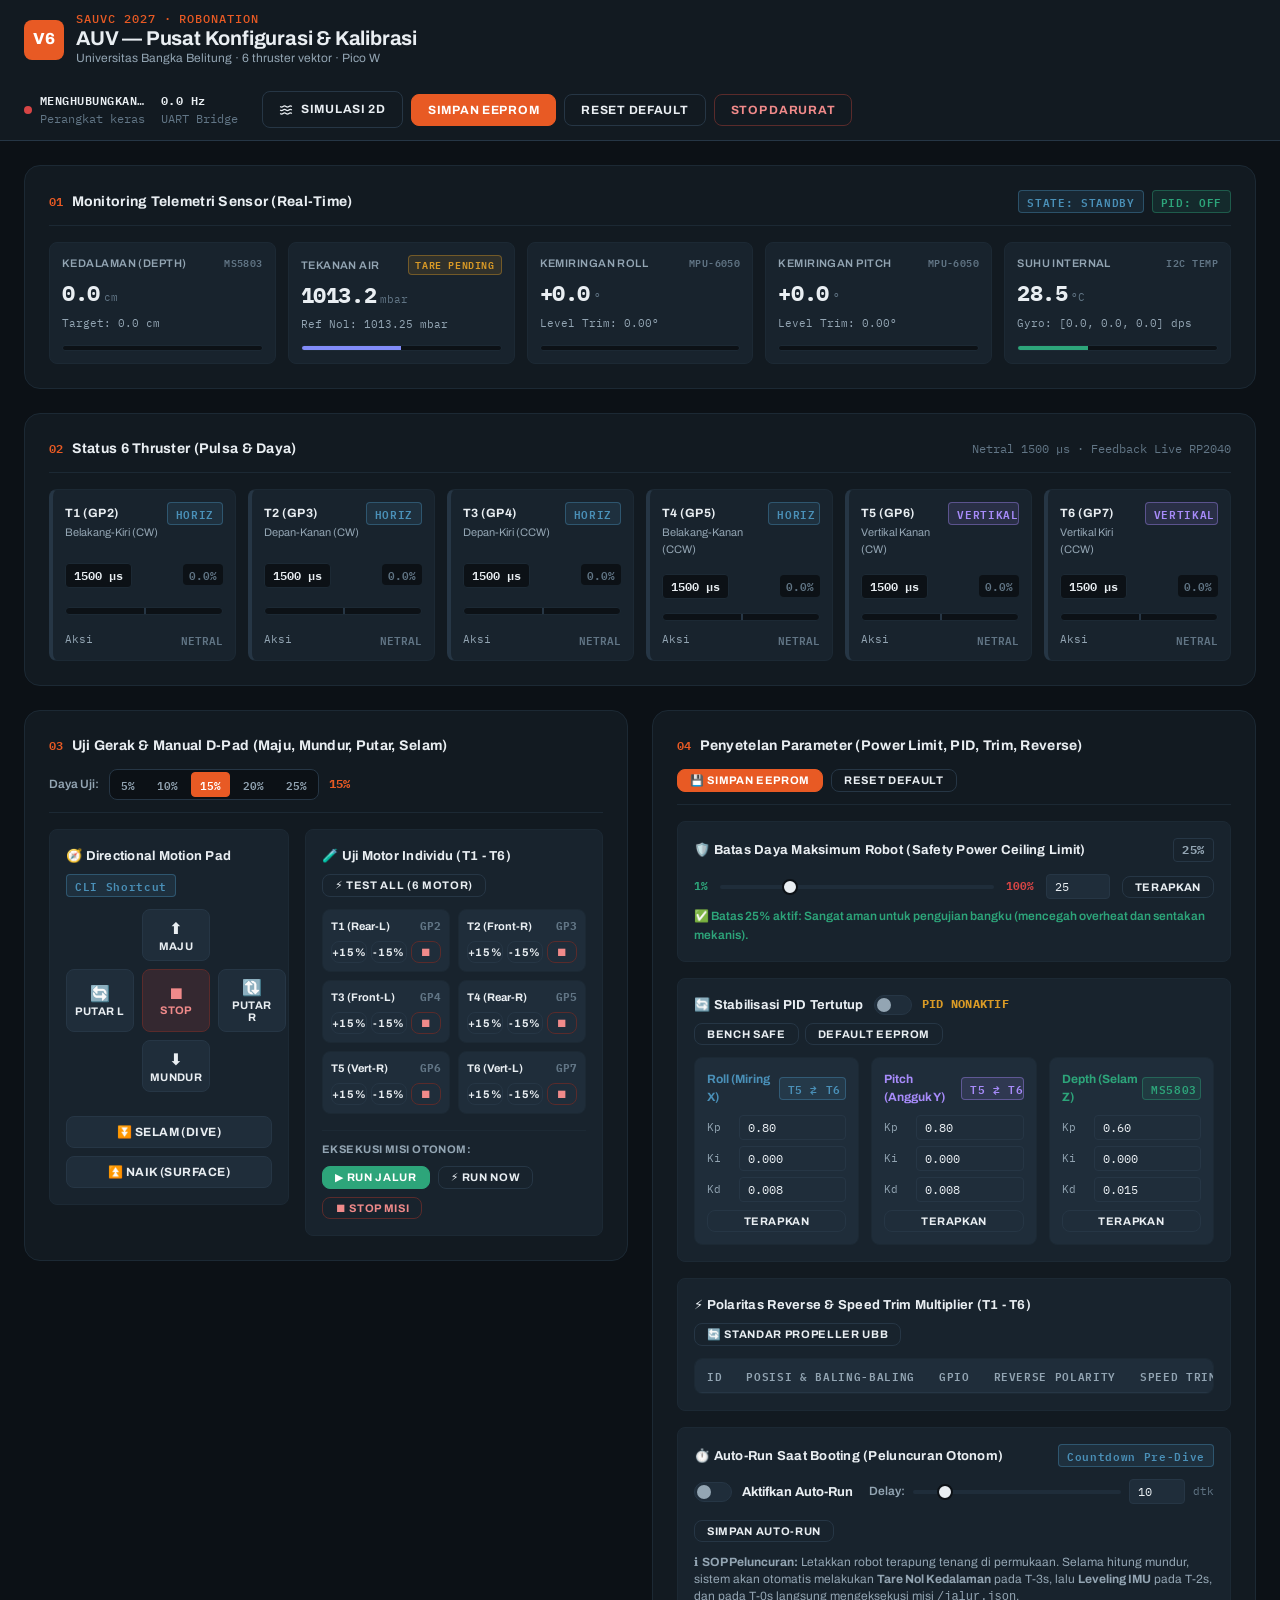
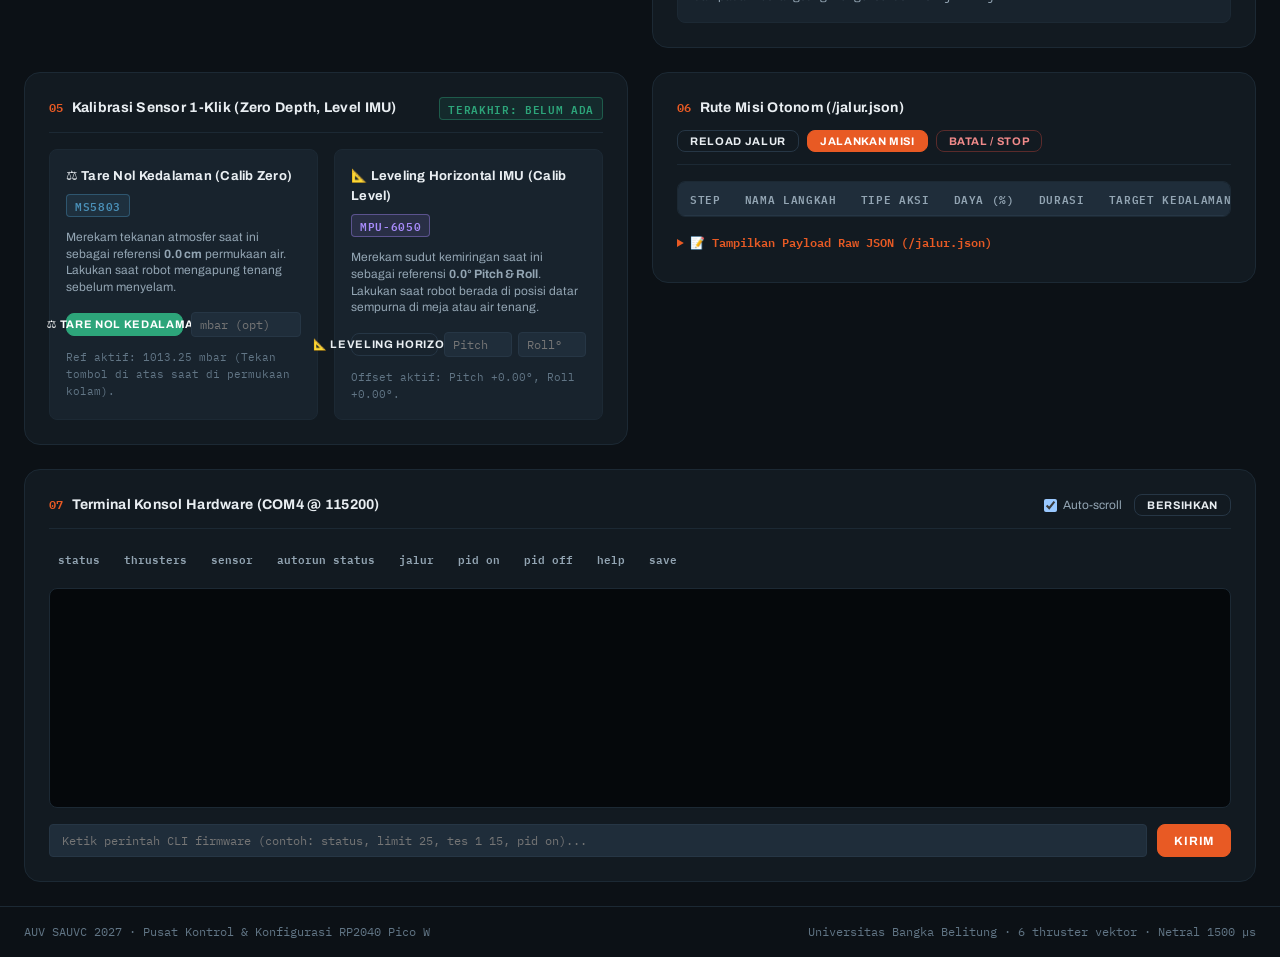
==== simulasi_auv/config.html @ d15368fb "feat: complete AUV digital twin simulator, bilingual documentation, and tools organization" ====
<!DOCTYPE html>
<html lang="id">
<head>
  <meta charset="UTF-8">
  <meta name="viewport" content="width=device-width, initial-scale=1.0">
  <meta name="description" content="Pusat Kontrol &amp; Konfigurasi Parameter AUV SAUVC 2027 — Universitas Bangka Belitung. Kalibrasi sensor, tuning PID, manajemen 6 thruster vektor, dan eksekusi misi otonom Pico W.">
  <title>AUV SAUVC 2027 — Pusat Konfigurasi &amp; Kalibrasi | UBB</title>
  <link rel="preconnect" href="https://fonts.googleapis.com">
  <link rel="preconnect" href="https://fonts.gstatic.com" crossorigin>
  <link href="https://fonts.googleapis.com/css2?family=Archivo:wght@500;600;700;800&amp;family=IBM+Plex+Mono:wght@400;500;600&amp;display=swap" rel="stylesheet">
  <style>
  /* ============================================================
     DESIGN TOKENS — Identik dengan Digital Twin Simulator
     Skala ruang : 4 8 12 16 24 32 48 64
     Skala tipe  : 11 12 14 16 18 20 24 (Archivo + IBM Plex Mono)
     Radius      : 4 / 8 / 16
     Aksen       : Oranye Bakar (#e85a24)
     ============================================================ */
  :root {
    --bg: #0c1116;
    --surface: #121a21;
    --surface-2: #18232d;
    --surface-3: #1f2d3a;
    --line: #263645;
    --line-soft: #1c2934;
    --text: #e9eef2;
    --muted: #93a5b3;
    --faint: #617585;
    --accent: #e85a24;
    --accent-ink: #ffffff;
    --accent-soft: #2a1d16;
    --success: #2da57a;
    --warning: #d99a26;
    --danger: #d64545;
    --info: #4a90b8;
    --mono: "IBM Plex Mono", ui-monospace, SFMono-Regular, Menlo, monospace;
    --sans: "Archivo", system-ui, -apple-system, "Segoe UI", sans-serif;
    --s1: 4px; --s2: 8px; --s3: 12px; --s4: 16px; --s5: 24px; --s6: 32px; --s7: 48px;
    --r-s: 4px; --r-m: 8px; --r-l: 16px;
    --ease: cubic-bezier(.2, 0, 0, 1);
  }

  *, *::before, *::after { box-sizing: border-box; margin: 0; padding: 0; min-width: 0; }
  html { color-scheme: dark; }
  body {
    background: var(--bg);
    color: var(--text);
    font-family: var(--sans);
    font-size: 14px;
    line-height: 1.55;
    min-height: 100vh;
    display: flex;
    flex-direction: column;
  }
  ::selection { background: var(--accent); color: #fff; }
  button { font-family: inherit; }
  button:focus-visible, input:focus-visible { outline: 2px solid var(--accent); outline-offset: 2px; }
  @media (prefers-reduced-motion: reduce) {
    *, *::before, *::after {
      animation-duration: .01ms !important;
      transition-duration: .01ms !important;
    }
  }

  /* ---------- TOPBAR ---------- */
  header {
    border-bottom: 1px solid var(--line);
    background: var(--surface);
    padding: var(--s3) var(--s5);
    display: flex;
    justify-content: space-between;
    align-items: center;
    gap: var(--s5);
    flex-wrap: wrap;
    position: sticky;
    top: 0;
    z-index: 100;
  }
  .brand-group { display: flex; align-items: center; gap: var(--s3); min-width: 0; }
  .logo-badge {
    background: var(--accent);
    color: var(--accent-ink);
    width: 40px;
    height: 40px;
    border-radius: var(--r-m);
    display: flex;
    align-items: center;
    justify-content: center;
    font-weight: 800;
    font-size: 16px;
    letter-spacing: -.02em;
    flex: none;
  }
  .eyebrow {
    font-family: var(--mono);
    font-size: 12px;
    font-weight: 500;
    letter-spacing: .08em;
    text-transform: uppercase;
    color: var(--accent);
    line-height: 1.2;
  }
  .title-box h1 {
    font-size: 20px;
    font-weight: 700;
    letter-spacing: -.01em;
    line-height: 1.2;
    text-wrap: balance;
  }
  .title-box p { font-size: 12px; color: var(--muted); line-height: 1.4; }
  .header-actions { display: flex; align-items: center; gap: var(--s2); flex-wrap: wrap; }
  .header-badges { display: flex; align-items: center; gap: var(--s4); }
  .status-item {
    display: flex;
    align-items: center;
    gap: var(--s2);
    font-family: var(--mono);
    font-size: 12px;
    font-weight: 600;
    letter-spacing: .04em;
    color: var(--text);
  }
  .status-item small {
    display: block;
    font-size: 12px;
    color: var(--faint);
    font-weight: 400;
    letter-spacing: 0;
  }
  .dot-pulse {
    width: 8px;
    height: 8px;
    border-radius: 50%;
    background: var(--success);
    flex: none;
    animation: pulse 2s var(--ease) infinite;
  }
  .dot-pulse.offline { background: var(--danger); animation: none; }
  @keyframes pulse { 0%, 100% { opacity: 1; } 50% { opacity: .35; } }

  /* ---------- BUTTONS ---------- */
  .btn, .btn-action, .btn-success, .btn-secondary, .btn-primary, .btn-danger {
    display: inline-flex;
    align-items: center;
    justify-content: center;
    gap: var(--s2);
    padding: var(--s2) var(--s4);
    border-radius: var(--r-m);
    font-size: 12px;
    font-weight: 700;
    letter-spacing: .06em;
    text-transform: uppercase;
    cursor: pointer;
    border: 1px solid transparent;
    transition: background-color 150ms var(--ease), border-color 150ms var(--ease), color 150ms var(--ease);
    font-family: inherit;
    white-space: nowrap;
    text-decoration: none;
  }
  .btn svg { flex: none; }
  .btn-primary, .btn-action {
    background: var(--accent);
    color: var(--accent-ink);
    border-color: var(--accent);
  }
  .btn-primary:hover, .btn-action:hover {
    background: #cf4c1c;
    border-color: #cf4c1c;
  }
  .btn-secondary {
    background: transparent;
    color: var(--text);
    border-color: var(--line);
  }
  .btn-secondary:hover {
    border-color: var(--muted);
    background: var(--surface-2);
  }
  .btn-success {
    background: var(--success);
    color: #ffffff;
    border-color: var(--success);
  }
  .btn-success:hover {
    background: #248a64;
    border-color: #248a64;
  }
  .btn-danger {
    background: transparent;
    color: #f08a8a;
    border-color: #5a2b2b;
  }
  .btn-danger:hover {
    background: #2a1616;
    border-color: var(--danger);
    color: #fff;
  }
  .btn-sm {
    padding: var(--s1) var(--s3);
    font-size: 11px;
  }

  /* ---------- LAYOUT CONTAINER ---------- */
  .container {
    width: 100%;
    max-width: 1560px;
    margin: 0 auto;
    padding: var(--s5);
    display: grid;
    grid-template-columns: repeat(2, minmax(0, 1fr));
    gap: var(--s5);
    flex: 1;
    align-items: start;
  }
  @media (max-width: 1100px) {
    .container {
      grid-template-columns: minmax(0, 1fr);
      padding: var(--s4);
    }
    .tele-grid { grid-template-columns: repeat(3, 1fr); }
    .thrusters-grid { grid-template-columns: repeat(3, 1fr); }
  }
  @media (max-width: 768px) {
    .container { padding: var(--s3); }
    .card { padding: var(--s3); }
    .tele-grid { grid-template-columns: repeat(2, 1fr); }
    .thrusters-grid { grid-template-columns: repeat(2, 1fr); }
    .motion-grid { grid-template-columns: 1fr; }
  }
  .col-span-full {
    grid-column: 1 / -1;
  }

  /* ---------- CARDS & HEADERS ---------- */
  .card {
    background: var(--surface);
    border: 1px solid var(--line-soft);
    border-radius: var(--r-l);
    padding: var(--s5);
    display: flex;
    flex-direction: column;
    gap: var(--s4);
  }
  .card-header {
    display: flex;
    justify-content: space-between;
    align-items: center;
    gap: var(--s3);
    flex-wrap: wrap;
    padding-bottom: var(--s3);
    border-bottom: 1px solid var(--line-soft);
  }
  .card-header h2 {
    font-size: 14px;
    font-weight: 700;
    letter-spacing: .02em;
    color: var(--text);
    display: flex;
    align-items: baseline;
    gap: var(--s2);
  }
  .sec-num {
    font-family: var(--mono);
    font-size: 12px;
    font-weight: 600;
    color: var(--accent);
  }
  .card-meta {
    font-family: var(--mono);
    font-size: 12px;
    color: var(--faint);
    white-space: nowrap;
  }

  /* ---------- BADGES & CHIPS ---------- */
  .card-badge {
    font-family: var(--mono);
    font-size: 11px;
    font-weight: 600;
    letter-spacing: .06em;
    padding: 2px var(--s2);
    border-radius: var(--r-s);
    border: 1px solid var(--line);
    color: var(--muted);
    background: var(--surface-2);
    display: inline-flex;
    align-items: center;
    white-space: nowrap;
  }
  .badge-green { color: var(--success); border-color: rgba(45,165,122,0.4); background: rgba(45,165,122,0.12); }
  .badge-yellow { color: var(--warning); border-color: rgba(217,154,38,0.4); background: rgba(217,154,38,0.12); }
  .badge-red { color: var(--danger); border-color: rgba(214,69,69,0.4); background: rgba(214,69,69,0.12); }
  .badge-cyan { color: var(--info); border-color: rgba(74,144,184,0.4); background: rgba(74,144,184,0.12); }
  .badge-purple { color: #a78bfa; border-color: rgba(167,139,250,0.4); background: rgba(167,139,250,0.12); }

  /* ---------- TELEMETRY GAUGES (SECTION 01) ---------- */
  .tele-grid {
    display: grid;
    grid-template-columns: repeat(5, 1fr);
    gap: var(--s3);
  }
  @media (max-width: 1100px) {
    .tele-grid { grid-template-columns: repeat(3, 1fr); }
  }
  @media (max-width: 640px) {
    .tele-grid { grid-template-columns: repeat(2, 1fr); }
  }
  .tele-stat-card {
    background: var(--surface-2);
    border: 1px solid var(--line-soft);
    border-radius: var(--r-m);
    padding: var(--s3);
    display: flex;
    flex-direction: column;
    justify-content: space-between;
    gap: var(--s1);
  }
  .tele-label {
    display: flex;
    justify-content: space-between;
    align-items: baseline;
    font-size: 11px;
    font-weight: 600;
    color: var(--muted);
    text-transform: uppercase;
    letter-spacing: .04em;
    gap: 4px;
  }
  .tele-chip {
    font-family: var(--mono);
    font-size: 10px;
    color: var(--faint);
  }
  .tele-value-box {
    display: flex;
    align-items: baseline;
    gap: var(--s1);
    margin: var(--s1) 0;
  }
  .tele-value {
    font-family: var(--mono);
    font-size: 22px;
    font-weight: 700;
    letter-spacing: -.02em;
    color: var(--text);
    line-height: 1.1;
  }
  .tele-unit {
    font-family: var(--mono);
    font-size: 11px;
    color: var(--faint);
  }
  .tele-subtext {
    font-family: var(--mono);
    font-size: 11px;
    color: var(--muted);
    white-space: nowrap;
    overflow: hidden;
    text-overflow: ellipsis;
  }
  .mini-horizon-bar {
    height: 6px;
    background: var(--bg);
    border-radius: var(--r-s);
    position: relative;
    overflow: hidden;
    margin-top: var(--s2);
    border: 1px solid var(--line-soft);
  }
  .mini-horizon-fill {
    position: absolute;
    top: 0;
    bottom: 0;
    transition: width 150ms var(--ease), left 150ms var(--ease);
  }

  /* ---------- THRUSTERS GRID (SECTION 02) ---------- */
  .thrusters-grid {
    display: grid;
    grid-template-columns: repeat(6, 1fr);
    gap: var(--s3);
  }
  @media (max-width: 1200px) {
    .thrusters-grid { grid-template-columns: repeat(3, 1fr); }
  }
  @media (max-width: 640px) {
    .thrusters-grid { grid-template-columns: repeat(2, 1fr); }
  }
  .thruster-card {
    background: var(--surface-2);
    border: 1px solid var(--line-soft);
    border-left: 4px solid var(--line);
    border-radius: var(--r-m);
    padding: var(--s3);
    transition: border-color 200ms var(--ease), background-color 200ms var(--ease);
    display: flex;
    flex-direction: column;
    justify-content: space-between;
    gap: var(--s2);
  }
  .thruster-card.active {
    border-left-color: var(--accent);
    background: var(--surface-3);
  }
  .thruster-card-header {
    display: flex;
    justify-content: space-between;
    align-items: flex-start;
    gap: 4px;
  }
  .thruster-title {
    font-size: 12px;
    font-weight: 700;
    letter-spacing: .04em;
    color: var(--text);
  }
  .thruster-subpos {
    font-size: 11px;
    color: var(--muted);
    display: block;
    margin-top: 1px;
  }
  .pulse-badge {
    font-family: var(--mono);
    font-size: 12px;
    font-weight: 600;
    padding: 2px var(--s2);
    border-radius: var(--r-s);
    background: var(--bg);
    color: var(--text);
    border: 1px solid var(--line-soft);
    display: inline-block;
  }
  .power-bar-wrap {
    height: 8px;
    background: var(--bg);
    border-radius: var(--r-s);
    position: relative;
    overflow: hidden;
    margin: 2px 0;
    border: 1px solid var(--line-soft);
  }
  .power-bar-center-line {
    position: absolute;
    left: 50%;
    top: 0;
    bottom: 0;
    width: 2px;
    background: var(--line);
    z-index: 2;
  }
  .power-bar-fill {
    position: absolute;
    top: 0;
    bottom: 0;
    transition: width 100ms linear, left 100ms linear;
  }
  .thruster-pwr-badge {
    font-family: var(--mono);
    font-size: 11px;
    font-weight: 600;
    padding: 2px 6px;
    border-radius: var(--r-s);
    background: var(--surface-3);
    color: var(--muted);
  }
  .thruster-pwr-badge.pwr-pos { color: var(--success); background: rgba(45,165,122,0.15); }
  .thruster-pwr-badge.pwr-neg { color: var(--danger); background: rgba(214,69,69,0.15); }
  .thruster-pwr-badge.pwr-zero { color: var(--faint); background: var(--bg); }
  .thruster-footer {
    display: flex;
    justify-content: space-between;
    align-items: center;
    font-size: 11px;
    font-family: var(--mono);
  }

  /* ---------- SUB-CARDS ---------- */
  .sub-card {
    background: var(--surface-2);
    border: 1px solid var(--line-soft);
    border-radius: var(--r-m);
    padding: var(--s4);
    display: flex;
    flex-direction: column;
    gap: var(--s3);
  }
  .sub-card-title {
    display: flex;
    justify-content: space-between;
    align-items: center;
    gap: var(--s2);
    font-size: 13px;
    font-weight: 700;
    letter-spacing: .02em;
    color: var(--text);
    flex-wrap: wrap;
  }

  /* ---------- PRESET PILLS ---------- */
  .preset-pill-group {
    display: inline-flex;
    gap: var(--s1);
    background: var(--bg);
    padding: 2px;
    border-radius: var(--r-m);
    border: 1px solid var(--line);
  }
  .preset-pill {
    font-family: var(--mono);
    font-size: 11px;
    font-weight: 600;
    padding: 3px var(--s2);
    border-radius: var(--r-s);
    background: transparent;
    color: var(--muted);
    cursor: pointer;
    border: 1px solid transparent;
    transition: all 150ms var(--ease);
  }
  .preset-pill:hover {
    color: var(--text);
    border-color: var(--line);
    background: var(--surface-2);
  }
  .preset-pill.active {
    background: var(--accent);
    color: var(--accent-ink);
    border-color: var(--accent);
  }

  
  .pid-tuning-grid {
    display: grid;
    grid-template-columns: repeat(3, minmax(0, 1fr));
    gap: var(--s3);
  }
  @media (max-width: 900px) {
    .pid-tuning-grid { grid-template-columns: 1fr; }
  }
  .calib-grid {
    display: grid;
    grid-template-columns: 1fr 1fr;
    gap: var(--s4);
  }
  @media (max-width: 768px) {
    .calib-grid { grid-template-columns: 1fr; }
  }

  /* ---------- D-PAD & MOTION (SECTION 03) ---------- */
  .motion-grid {
    display: grid;
    grid-template-columns: 240px 1fr;
    gap: var(--s4);
    align-items: start;
  }
  @media (max-width: 640px) {
    .motion-grid { grid-template-columns: 1fr; }
  }
  .dpad-container {
    display: grid;
    grid-template-columns: repeat(3, 1fr);
    gap: var(--s2);
    width: 220px;
    margin: 0 auto;
  }
  .btn-motion {
    background: var(--surface-3);
    border: 1px solid var(--line);
    border-radius: var(--r-m);
    color: var(--text);
    padding: var(--s2);
    font-family: var(--sans);
    font-size: 11px;
    font-weight: 700;
    letter-spacing: .04em;
    display: flex;
    flex-direction: column;
    align-items: center;
    justify-content: center;
    gap: 2px;
    cursor: pointer;
    transition: all 150ms var(--ease);
    min-height: 52px;
  }
  .btn-motion:hover {
    background: var(--surface-2);
    border-color: var(--accent);
    color: var(--accent);
  }
  .btn-motion.center-stop {
    background: rgba(214, 69, 69, 0.15);
    border-color: #5a2b2b;
    color: #f08a8a;
  }
  .btn-motion.center-stop:hover {
    background: #2a1616;
    border-color: var(--danger);
    color: #fff;
  }
  .heave-controls {
    display: flex;
    flex-direction: column;
    gap: var(--s2);
    margin-top: var(--s3);
  }
  .btn-heave {
    background: var(--surface-3);
    border: 1px solid var(--line);
    border-radius: var(--r-m);
    color: var(--text);
    padding: var(--s2) var(--s3);
    font-family: var(--sans);
    font-size: 12px;
    font-weight: 700;
    letter-spacing: .04em;
    cursor: pointer;
    display: flex;
    align-items: center;
    justify-content: center;
    gap: var(--s2);
    transition: all 150ms var(--ease);
  }
  .btn-heave:hover {
    background: var(--surface-2);
    border-color: var(--accent);
    color: var(--accent);
  }

  /* Micro test rows */
  .motor-test-grid {
    display: grid;
    grid-template-columns: repeat(2, 1fr);
    gap: var(--s2);
  }
  @media (max-width: 500px) {
    .motor-test-grid { grid-template-columns: 1fr; }
  }
  .motor-test-item {
    background: var(--surface-3);
    padding: var(--s2);
    border-radius: var(--r-m);
    border: 1px solid var(--line-soft);
    display: flex;
    flex-direction: column;
    gap: 6px;
  }
  .motor-test-item-title {
    font-size: 11px;
    font-weight: 700;
    color: var(--text);
    display: flex;
    justify-content: space-between;
  }

  /* ---------- FORM CONTROLS & SWITCHES ---------- */
  .switch {
    position: relative;
    display: inline-block;
    width: 38px;
    height: 20px;
    flex: none;
  }
  .switch input { opacity: 0; width: 0; height: 0; }
  .slider-toggle {
    position: absolute;
    cursor: pointer;
    top: 0; left: 0; right: 0; bottom: 0;
    background-color: var(--surface-3);
    border: 1px solid var(--line);
    transition: .2s var(--ease);
    border-radius: 20px;
  }
  .slider-toggle:before {
    position: absolute;
    content: "";
    height: 14px;
    width: 14px;
    left: 2px;
    bottom: 2px;
    background-color: var(--muted);
    transition: .2s var(--ease);
    border-radius: 50%;
  }
  input:checked + .slider-toggle {
    background-color: var(--accent);
    border-color: var(--accent);
  }
  input:checked + .slider-toggle:before {
    transform: translateX(18px);
    background-color: var(--accent-ink);
  }

  input[type=range] {
    width: 100%;
    height: 4px;
    border-radius: var(--r-s);
    background: var(--surface-3);
    outline-offset: 4px;
    -webkit-appearance: none;
    appearance: none;
    cursor: pointer;
  }
  input[type=range]::-webkit-slider-thumb {
    -webkit-appearance: none;
    width: 16px;
    height: 16px;
    border-radius: 50%;
    background: var(--text);
    border: 2px solid var(--bg);
    cursor: pointer;
  }
  input[type=range]::-moz-range-thumb {
    width: 16px;
    height: 16px;
    border-radius: 50%;
    background: var(--text);
    border: 2px solid var(--bg);
    cursor: pointer;
  }

  .input-number, .input-text {
    background: var(--surface-3);
    border: 1px solid var(--line);
    color: var(--text);
    font-family: var(--mono);
    font-size: 12px;
    padding: var(--s1) var(--s2);
    border-radius: var(--r-s);
    outline: none;
    transition: border-color 150ms var(--ease);
  }
  .input-number:focus, .input-text:focus {
    border-color: var(--accent);
    outline: none;
  }
  .input-row {
    display: flex;
    align-items: center;
    gap: var(--s2);
  }

  /* ---------- TABLES ---------- */
  .table-wrap {
    overflow-x: auto;
    width: 100%;
    max-width: 100%;
    border-radius: var(--r-m);
    border: 1px solid var(--line-soft);
    -webkit-overflow-scrolling: touch;
  }
  .data-table {
    width: 100%;
    border-collapse: separate;
    border-spacing: 0;
    font-size: 12px;
  }
  .data-table th {
    background: var(--surface-3);
    color: var(--muted);
    font-family: var(--mono);
    font-size: 11px;
    font-weight: 600;
    letter-spacing: .06em;
    text-transform: uppercase;
    text-align: left;
    padding: var(--s2) var(--s3);
    border-bottom: 1px solid var(--line);
    white-space: nowrap;
  }
  .data-table td {
    padding: var(--s2) var(--s3);
    border-bottom: 1px solid var(--line-soft);
    color: var(--text);
    vertical-align: middle;
  }
  .data-table tr:last-child td { border-bottom: none; }
  .data-table tr:hover td { background: rgba(255, 255, 255, 0.02); }
  .data-table tr.active-step td {
    background: rgba(232, 90, 36, 0.12);
    border-bottom-color: var(--accent);
  }

  /* ---------- TERMINAL (SECTION 07) ---------- */
  .terminal-box {
    background: #05080b;
    border: 1px solid var(--line-soft);
    border-radius: var(--r-m);
    height: 220px;
    overflow-y: auto;
    padding: var(--s3);
    font-family: var(--mono);
    font-size: 12px;
    line-height: 1.6;
    color: var(--muted);
    display: flex;
    flex-direction: column;
    gap: 2px;
    scrollbar-width: thin;
    scrollbar-color: var(--line) transparent;
  }
  .terminal-box::-webkit-scrollbar { width: 4px; }
  .terminal-box::-webkit-scrollbar-thumb { background: var(--line); border-radius: var(--r-s); }
  .term-line { word-break: break-all; }
  .term-line.cmd { color: var(--accent); font-weight: 600; }
  .term-line.resp-ok { color: var(--success); }
  .term-line.resp-warn { color: var(--warning); }
  .term-line.resp-err { color: var(--danger); font-weight: 600; }
  .term-line.resp-status { color: var(--info); }
  .term-line.resp-dim { color: var(--faint); }

  /* ---------- TOAST NOTIFICATIONS ---------- */
  #toastContainer {
    position: fixed;
    top: 72px;
    right: var(--s5);
    z-index: 9999;
    display: flex;
    flex-direction: column;
    gap: var(--s2);
    pointer-events: none;
  }
  .toast {
    pointer-events: auto;
    background: var(--surface-2);
    border: 1px solid var(--line);
    color: var(--text);
    padding: var(--s3) var(--s4);
    border-radius: var(--r-m);
    font-size: 13px;
    font-family: var(--sans);
    box-shadow: 0 8px 24px rgba(0,0,0,0.5);
    display: flex;
    align-items: center;
    gap: var(--s3);
    transition: opacity 300ms var(--ease), transform 300ms var(--ease);
    max-width: 420px;
  }
  .toast.success { border-left: 4px solid var(--success); }
  .toast.error { border-left: 4px solid var(--danger); }
  .toast.warning { border-left: 4px solid var(--warning); }
  .toast.info { border-left: 4px solid var(--info); }

  /* ---------- FOOTER ---------- */
  footer {
    border-top: 1px solid var(--line-soft);
    padding: var(--s4) var(--s5);
    font-family: var(--mono);
    font-size: 12px;
    color: var(--faint);
    display: flex;
    justify-content: space-between;
    gap: var(--s4);
    flex-wrap: wrap;
    margin-top: auto;
  }

  @media (max-width: 640px) {
    .container { padding: var(--s4); }
    .card { padding: var(--s4); }
    header { padding: var(--s3) var(--s4); }
  }
  </style>
</head>
<body>

  <!-- TOAST CONTAINER -->
  <div id="toastContainer"></div>

  <!-- HEADER -->
  <header>
    <div class="brand-group">
      <div class="logo-badge" aria-hidden="true">V6</div>
      <div class="title-box">
        <div class="eyebrow">SAUVC 2027 · RoboNation</div>
        <h1>AUV — Pusat Konfigurasi &amp; Kalibrasi</h1>
        <p>Universitas Bangka Belitung · 6 thruster vektor · Pico W</p>
      </div>
    </div>
    <div style="display:flex;align-items:center;gap:24px;flex-wrap:wrap">
      <div class="header-badges">
        <div class="status-item"><span id="hwDot" class="dot-pulse offline"></span><span><span id="hwStatusText">MENGHUBUNGKAN…</span><small>Perangkat keras</small></span></div>
        <div class="status-item"><span><span id="hzBadge">0.0 Hz</span><small>UART Bridge</small></span></div>
      </div>
      <div class="header-actions">
        <a href="index.html" class="btn btn-secondary" style="text-decoration:none"><svg width="14" height="14" viewBox="0 0 24 24" fill="none" stroke="currentColor" stroke-width="2"><path d="M2 6c.6.5 1.2 1 2.5 1C7 7 7 5 9.5 5c2.6 0 2.4 2 5 2 2.5 0 2.5-2 5-2 1.3 0 1.9.5 2.5 1M2 12c.6.5 1.2 1 2.5 1 2.5 0 2.5-2 5-2 2.6 0 2.4 2 5 2 2.5 0 2.5-2 5-2 1.3 0 1.9.5 2.5 1M2 18c.6.5 1.2 1 2.5 1 2.5 0 2.5-2 5-2 2.6 0 2.4 2 5 2 2.5 0 2.5-2 5-2 1.3 0 1.9.5 2.5 1"/></svg> Simulasi 2D</a>
        <button class="btn btn-primary" onclick="commitSaveEEPROM()" title="Simpan konfigurasi ke Flash EEPROM RP2040">Simpan EEPROM</button>
        <button class="btn btn-secondary" onclick="resetFactoryDefaults()" title="Reset parameter RAM ke nilai default pabrik">Reset Default</button>
        <button class="btn btn-danger" onclick="triggerManeuver('stop')" title="Stop darurat — netralkan semua motor ke 1500 µs">Stop Darurat</button>
      </div>
    </div>
  </header>

  <!-- DASHBOARD CONTAINER -->
  <div class="container">

    <!-- ============================================================
         SEKSI 01 · MONITORING TELEMETRI SENSOR (REAL-TIME)
         ============================================================ -->
    <section class="card col-span-full" aria-label="Monitoring Telemetri">
      <div class="card-header">
        <h2><span class="sec-num">01</span> Monitoring Telemetri Sensor (Real-Time)</h2>
        <div style="display:flex;gap:8px;align-items:center">
          <span class="card-badge badge-cyan" id="fsmBadge">STATE: STANDBY</span>
          <span class="card-badge badge-green" id="pidHeaderBadge">PID: OFF</span>
        </div>
      </div>

      <div class="tele-grid">
        <!-- KEDALAMAN -->
        <div class="tele-stat-card">
          <div class="tele-label">
            <span>Kedalaman (Depth)</span>
            <span class="tele-chip">MS5803</span>
          </div>
          <div class="tele-value-box">
            <span class="tele-value" id="valDepth">0.0</span>
            <span class="tele-unit">cm</span>
          </div>
          <div class="tele-subtext" id="targetDepthText">Target: 0.0 cm</div>
          <div class="mini-horizon-bar">
            <div class="mini-horizon-fill" id="depthGaugeFill" style="left: 0; width: 0%; background: var(--info);"></div>
          </div>
        </div>

        <!-- TEKANAN AIR -->
        <div class="tele-stat-card">
          <div class="tele-label">
            <span>Tekanan Air</span>
            <span id="calibZeroPill" class="card-badge badge-yellow" style="font-size:10px; padding:1px 6px;">TARE PENDING</span>
          </div>
          <div class="tele-value-box">
            <span class="tele-value" id="valPressure">1013.2</span>
            <span class="tele-unit">mbar</span>
          </div>
          <div class="tele-subtext" id="zeroRefText">Ref Nol: 1013.25 mbar</div>
          <div class="mini-horizon-bar">
            <div class="mini-horizon-fill" id="pressureGaugeFill" style="left: 0; width: 50%; background: #818cf8;"></div>
          </div>
        </div>

        <!-- ROLL (KEMIRINGAN LATERAL) -->
        <div class="tele-stat-card">
          <div class="tele-label">
            <span>Kemiringan Roll</span>
            <span class="tele-chip">MPU-6050</span>
          </div>
          <div class="tele-value-box">
            <span class="tele-value" id="valRoll">+0.0</span>
            <span class="tele-unit">°</span>
          </div>
          <div class="tele-subtext" id="rollOffText">Level Trim: 0.00°</div>
          <div class="mini-horizon-bar">
            <div class="mini-horizon-fill" id="rollHorizonFill" style="left: 50%; width: 0%;"></div>
          </div>
        </div>

        <!-- PITCH (KEMIRINGAN HALUAN) -->
        <div class="tele-stat-card">
          <div class="tele-label">
            <span>Kemiringan Pitch</span>
            <span class="tele-chip">MPU-6050</span>
          </div>
          <div class="tele-value-box">
            <span class="tele-value" id="valPitch">+0.0</span>
            <span class="tele-unit">°</span>
          </div>
          <div class="tele-subtext" id="pitchOffText">Level Trim: 0.00°</div>
          <div class="mini-horizon-bar">
            <div class="mini-horizon-fill" id="pitchHorizonFill" style="left: 50%; width: 0%;"></div>
          </div>
        </div>

        <!-- SUHU & GYRO -->
        <div class="tele-stat-card">
          <div class="tele-label">
            <span>Suhu Internal</span>
            <span class="tele-chip">I2C Temp</span>
          </div>
          <div class="tele-value-box">
            <span class="tele-value" id="valTemp">28.5</span>
            <span class="tele-unit">°C</span>
          </div>
          <div class="tele-subtext" id="gyroText">Gyro: [0.0, 0.0, 0.0] dps</div>
          <div class="mini-horizon-bar">
            <div class="mini-horizon-fill" style="left: 0; width: 35%; background: var(--success);"></div>
          </div>
        </div>
      </div>
    </section>

    <!-- ============================================================
         SEKSI 02 · STATUS 6 THRUSTER (PULSA & DAYA)
         ============================================================ -->
    <section class="card col-span-full" aria-label="Status 6 Thruster">
      <div class="card-header">
        <h2><span class="sec-num">02</span> Status 6 Thruster (Pulsa &amp; Daya)</h2>
        <span class="card-meta">Netral 1500 µs · Feedback Live RP2040</span>
      </div>

      <div class="thrusters-grid">
        <!-- T1 -->
        <div class="thruster-card" id="tcard1">
          <div class="thruster-card-header">
            <div>
              <span class="thruster-title">T1 (GP2)</span>
              <span class="thruster-subpos">Belakang-Kiri (CW)</span>
            </div>
            <span class="card-badge badge-cyan" id="trole1">HORIZ</span>
          </div>
          <div style="display:flex;justify-content:space-between;align-items:baseline;margin:var(--s2) 0 var(--s1)">
            <span class="pulse-badge" id="tpulse1">1500 µs</span>
            <span class="thruster-pwr-badge pwr-zero" id="tpwr1">0.0%</span>
          </div>
          <div class="power-bar-wrap">
            <div class="power-bar-center-line"></div>
            <div class="power-bar-fill" id="tfill1" style="left: 50%; width: 0%;"></div>
          </div>
          <div class="thruster-footer">
            <span style="color:var(--muted)">Aksi</span>
            <span id="tdir1" style="color:var(--faint);font-weight:600">NETRAL</span>
          </div>
        </div>

        <!-- T2 -->
        <div class="thruster-card" id="tcard2">
          <div class="thruster-card-header">
            <div>
              <span class="thruster-title">T2 (GP3)</span>
              <span class="thruster-subpos">Depan-Kanan (CW)</span>
            </div>
            <span class="card-badge badge-cyan" id="trole2">HORIZ</span>
          </div>
          <div style="display:flex;justify-content:space-between;align-items:baseline;margin:var(--s2) 0 var(--s1)">
            <span class="pulse-badge" id="tpulse2">1500 µs</span>
            <span class="thruster-pwr-badge pwr-zero" id="tpwr2">0.0%</span>
          </div>
          <div class="power-bar-wrap">
            <div class="power-bar-center-line"></div>
            <div class="power-bar-fill" id="tfill2" style="left: 50%; width: 0%;"></div>
          </div>
          <div class="thruster-footer">
            <span style="color:var(--muted)">Aksi</span>
            <span id="tdir2" style="color:var(--faint);font-weight:600">NETRAL</span>
          </div>
        </div>

        <!-- T3 -->
        <div class="thruster-card" id="tcard3">
          <div class="thruster-card-header">
            <div>
              <span class="thruster-title">T3 (GP4)</span>
              <span class="thruster-subpos">Depan-Kiri (CCW)</span>
            </div>
            <span class="card-badge badge-cyan" id="trole3">HORIZ</span>
          </div>
          <div style="display:flex;justify-content:space-between;align-items:baseline;margin:var(--s2) 0 var(--s1)">
            <span class="pulse-badge" id="tpulse3">1500 µs</span>
            <span class="thruster-pwr-badge pwr-zero" id="tpwr3">0.0%</span>
          </div>
          <div class="power-bar-wrap">
            <div class="power-bar-center-line"></div>
            <div class="power-bar-fill" id="tfill3" style="left: 50%; width: 0%;"></div>
          </div>
          <div class="thruster-footer">
            <span style="color:var(--muted)">Aksi</span>
            <span id="tdir3" style="color:var(--faint);font-weight:600">NETRAL</span>
          </div>
        </div>

        <!-- T4 -->
        <div class="thruster-card" id="tcard4">
          <div class="thruster-card-header">
            <div>
              <span class="thruster-title">T4 (GP5)</span>
              <span class="thruster-subpos">Belakang-Kanan (CCW)</span>
            </div>
            <span class="card-badge badge-cyan" id="trole4">HORIZ</span>
          </div>
          <div style="display:flex;justify-content:space-between;align-items:baseline;margin:var(--s2) 0 var(--s1)">
            <span class="pulse-badge" id="tpulse4">1500 µs</span>
            <span class="thruster-pwr-badge pwr-zero" id="tpwr4">0.0%</span>
          </div>
          <div class="power-bar-wrap">
            <div class="power-bar-center-line"></div>
            <div class="power-bar-fill" id="tfill4" style="left: 50%; width: 0%;"></div>
          </div>
          <div class="thruster-footer">
            <span style="color:var(--muted)">Aksi</span>
            <span id="tdir4" style="color:var(--faint);font-weight:600">NETRAL</span>
          </div>
        </div>

        <!-- T5 -->
        <div class="thruster-card" id="tcard5">
          <div class="thruster-card-header">
            <div>
              <span class="thruster-title">T5 (GP6)</span>
              <span class="thruster-subpos">Vertikal Kanan (CW)</span>
            </div>
            <span class="card-badge badge-purple" id="trole5">VERTIKAL</span>
          </div>
          <div style="display:flex;justify-content:space-between;align-items:baseline;margin:var(--s2) 0 var(--s1)">
            <span class="pulse-badge" id="tpulse5">1500 µs</span>
            <span class="thruster-pwr-badge pwr-zero" id="tpwr5">0.0%</span>
          </div>
          <div class="power-bar-wrap">
            <div class="power-bar-center-line"></div>
            <div class="power-bar-fill" id="tfill5" style="left: 50%; width: 0%;"></div>
          </div>
          <div class="thruster-footer">
            <span style="color:var(--muted)">Aksi</span>
            <span id="tdir5" style="color:var(--faint);font-weight:600">NETRAL</span>
          </div>
        </div>

        <!-- T6 -->
        <div class="thruster-card" id="tcard6">
          <div class="thruster-card-header">
            <div>
              <span class="thruster-title">T6 (GP7)</span>
              <span class="thruster-subpos">Vertikal Kiri (CCW)</span>
            </div>
            <span class="card-badge badge-purple" id="trole6">VERTIKAL</span>
          </div>
          <div style="display:flex;justify-content:space-between;align-items:baseline;margin:var(--s2) 0 var(--s1)">
            <span class="pulse-badge" id="tpulse6">1500 µs</span>
            <span class="thruster-pwr-badge pwr-zero" id="tpwr6">0.0%</span>
          </div>
          <div class="power-bar-wrap">
            <div class="power-bar-center-line"></div>
            <div class="power-bar-fill" id="tfill6" style="left: 50%; width: 0%;"></div>
          </div>
          <div class="thruster-footer">
            <span style="color:var(--muted)">Aksi</span>
            <span id="tdir6" style="color:var(--faint);font-weight:600">NETRAL</span>
          </div>
        </div>
      </div>
    </section>

    <!-- ============================================================
         SEKSI 03 · UJI GERAK & MANUAL D-PAD
         ============================================================ -->
    <section class="card" aria-label="Uji Gerak dan Manual D-Pad">
      <div class="card-header">
        <h2><span class="sec-num">03</span> Uji Gerak &amp; Manual D-Pad (Maju, Mundur, Putar, Selam)</h2>
        <div style="display:flex;align-items:center;gap:10px">
          <span style="font-size:12px;color:var(--muted);font-weight:600">Daya Uji:</span>
          <div class="preset-pill-group">
            <div class="preset-pill" onclick="setTestPower(5)">5%</div>
            <div class="preset-pill" onclick="setTestPower(10)">10%</div>
            <div class="preset-pill active" id="pillPwr15" onclick="setTestPower(15)">15%</div>
            <div class="preset-pill" onclick="setTestPower(20)">20%</div>
            <div class="preset-pill" onclick="setTestPower(25)">25%</div>
          </div>
          <span style="font-family:var(--mono);font-size:12px;font-weight:700;color:var(--accent)" id="lblTestPwr">15%</span>
        </div>
      </div>

      <div class="motion-grid">
        <!-- DIRECTIONAL D-PAD & HEAVE -->
        <div class="sub-card">
          <div class="sub-card-title">
            <span>🧭 Directional Motion Pad</span>
            <span class="card-badge badge-cyan">CLI Shortcut</span>
          </div>

          <div class="dpad-container">
            <div></div>
            <button class="btn-motion" onclick="triggerManeuver('forward')" title="Maju: T1..T4 Forward (+15%)">
              <span style="font-size:16px">⬆️</span>
              <span>MAJU</span>
            </button>
            <div></div>

            <button class="btn-motion" onclick="triggerManeuver('turn_left')" title="Putar Kiri: Yaw CCW">
              <span style="font-size:16px">🔄</span>
              <span>PUTAR L</span>
            </button>
            <button class="btn-motion center-stop" onclick="triggerManeuver('stop')" title="Stop Darurat: Netralkan Semua">
              <span style="font-size:16px">⏹</span>
              <span>STOP</span>
            </button>
            <button class="btn-motion" onclick="triggerManeuver('turn_right')" title="Putar Kanan: Yaw CW">
              <span style="font-size:16px">🔃</span>
              <span>PUTAR R</span>
            </button>

            <div></div>
            <button class="btn-motion" onclick="triggerManeuver('backward')" title="Mundur: T1..T4 Reverse (-15%)">
              <span style="font-size:16px">⬇️</span>
              <span>MUNDUR</span>
            </button>
            <div></div>
          </div>

          <div class="heave-controls">
            <button class="btn-heave" onclick="triggerManeuver('dive')" title="Selam: T5 &amp; T6 Downward (+15%)">
              <span>⏬ SELAM (DIVE)</span>
            </button>
            <button class="btn-heave" onclick="triggerManeuver('surface')" title="Naik: T5 &amp; T6 Upward (-15%)">
              <span>⏫ NAIK (SURFACE)</span>
            </button>
          </div>
        </div>

        <!-- INDIVIDUAL MOTOR TESTS & MISSION ACTIONS -->
        <div class="sub-card">
          <div class="sub-card-title">
            <span>🧪 Uji Motor Individu (T1 - T6)</span>
            <button class="btn-secondary btn-sm" onclick="triggerTestMotor(0, getActiveTestPower())">
              ⚡ TEST ALL (6 MOTOR)
            </button>
          </div>

          <div class="motor-test-grid">
            <!-- T1 -->
            <div class="motor-test-item">
              <div class="motor-test-item-title"><span>T1 (Rear-L)</span><span style="font-family:var(--mono);color:var(--faint)">GP2</span></div>
              <div style="display:flex;gap:4px">
                <button class="btn-secondary btn-sm" style="flex:1;padding:4px 0" onclick="triggerTestMotor(1, getActiveTestPower())">+15%</button>
                <button class="btn-secondary btn-sm" style="flex:1;padding:4px 0" onclick="triggerTestMotor(1, -getActiveTestPower())">-15%</button>
                <button class="btn-danger btn-sm" style="padding:4px 8px" onclick="triggerTestMotor(1, 0)">⏹</button>
              </div>
            </div>
            <!-- T2 -->
            <div class="motor-test-item">
              <div class="motor-test-item-title"><span>T2 (Front-R)</span><span style="font-family:var(--mono);color:var(--faint)">GP3</span></div>
              <div style="display:flex;gap:4px">
                <button class="btn-secondary btn-sm" style="flex:1;padding:4px 0" onclick="triggerTestMotor(2, getActiveTestPower())">+15%</button>
                <button class="btn-secondary btn-sm" style="flex:1;padding:4px 0" onclick="triggerTestMotor(2, -getActiveTestPower())">-15%</button>
                <button class="btn-danger btn-sm" style="padding:4px 8px" onclick="triggerTestMotor(2, 0)">⏹</button>
              </div>
            </div>
            <!-- T3 -->
            <div class="motor-test-item">
              <div class="motor-test-item-title"><span>T3 (Front-L)</span><span style="font-family:var(--mono);color:var(--faint)">GP4</span></div>
              <div style="display:flex;gap:4px">
                <button class="btn-secondary btn-sm" style="flex:1;padding:4px 0" onclick="triggerTestMotor(3, getActiveTestPower())">+15%</button>
                <button class="btn-secondary btn-sm" style="flex:1;padding:4px 0" onclick="triggerTestMotor(3, -getActiveTestPower())">-15%</button>
                <button class="btn-danger btn-sm" style="padding:4px 8px" onclick="triggerTestMotor(3, 0)">⏹</button>
              </div>
            </div>
            <!-- T4 -->
            <div class="motor-test-item">
              <div class="motor-test-item-title"><span>T4 (Rear-R)</span><span style="font-family:var(--mono);color:var(--faint)">GP5</span></div>
              <div style="display:flex;gap:4px">
                <button class="btn-secondary btn-sm" style="flex:1;padding:4px 0" onclick="triggerTestMotor(4, getActiveTestPower())">+15%</button>
                <button class="btn-secondary btn-sm" style="flex:1;padding:4px 0" onclick="triggerTestMotor(4, -getActiveTestPower())">-15%</button>
                <button class="btn-danger btn-sm" style="padding:4px 8px" onclick="triggerTestMotor(4, 0)">⏹</button>
              </div>
            </div>
            <!-- T5 -->
            <div class="motor-test-item">
              <div class="motor-test-item-title"><span>T5 (Vert-R)</span><span style="font-family:var(--mono);color:var(--faint)">GP6</span></div>
              <div style="display:flex;gap:4px">
                <button class="btn-secondary btn-sm" style="flex:1;padding:4px 0" onclick="triggerTestMotor(5, getActiveTestPower())">+15%</button>
                <button class="btn-secondary btn-sm" style="flex:1;padding:4px 0" onclick="triggerTestMotor(5, -getActiveTestPower())">-15%</button>
                <button class="btn-danger btn-sm" style="padding:4px 8px" onclick="triggerTestMotor(5, 0)">⏹</button>
              </div>
            </div>
            <!-- T6 -->
            <div class="motor-test-item">
              <div class="motor-test-item-title"><span>T6 (Vert-L)</span><span style="font-family:var(--mono);color:var(--faint)">GP7</span></div>
              <div style="display:flex;gap:4px">
                <button class="btn-secondary btn-sm" style="flex:1;padding:4px 0" onclick="triggerTestMotor(6, getActiveTestPower())">+15%</button>
                <button class="btn-secondary btn-sm" style="flex:1;padding:4px 0" onclick="triggerTestMotor(6, -getActiveTestPower())">-15%</button>
                <button class="btn-danger btn-sm" style="padding:4px 8px" onclick="triggerTestMotor(6, 0)">⏹</button>
              </div>
            </div>
          </div>

          <!-- AUTONOMOUS MISSION TRIGGERS -->
          <div style="margin-top:4px;padding-top:10px;border-top:1px solid var(--line-soft)">
            <span style="font-size:11px;font-weight:700;color:var(--muted);text-transform:uppercase;letter-spacing:.04em;display:block;margin-bottom:8px">
              Eksekusi Misi Otonom:
            </span>
            <div style="display:flex;gap:8px;flex-wrap:wrap">
              <button class="btn-success btn-sm" onclick="triggerMission('run')" title="Mulai countdown 10s &amp; tare otomatis">
                ▶ RUN JALUR
              </button>
              <button class="btn-secondary btn-sm" onclick="triggerMission('run_now')" title="Arming &amp; langsung jalankan tanpa countdown">
                ⚡ RUN NOW
              </button>
              <button class="btn-danger btn-sm" onclick="triggerMission('stop')" title="Stop dan batalkan misi">
                ⏹ STOP MISI
              </button>
            </div>
          </div>
        </div>
      </div>
    </section>

    <!-- ============================================================
         SEKSI 04 · PENYETELAN PARAMETER (TUNING)
         ============================================================ -->
    <section class="card" aria-label="Penyetelan Parameter">
      <div class="card-header">
        <h2><span class="sec-num">04</span> Penyetelan Parameter (Power Limit, PID, Trim, Reverse)</h2>
        <div style="display:flex;gap:8px">
          <button class="btn-primary btn-sm" onclick="commitSaveEEPROM()" title="Commit seluruh parameter &amp; offset ke Flash EEPROM RP2040">💾 Simpan EEPROM</button>
          <button class="btn-secondary btn-sm" onclick="resetFactoryDefaults()" title="Kembalikan setting RAM ke default pabrik firmware">Reset Default</button>
        </div>
      </div>

      <!-- 1. SAFETY POWER LIMIT -->
      <div class="sub-card">
        <div class="sub-card-title">
          <span>🛡️ Batas Daya Maksimum Robot (Safety Power Ceiling Limit)</span>
          <span class="card-badge" id="limitBadge" style="font-size:12px;font-weight:700">25%</span>
        </div>
        <div style="display:flex;flex-direction:column;gap:8px">
          <div style="display:flex;align-items:center;gap:12px">
            <span style="font-family:var(--mono);font-size:11px;font-weight:700;color:var(--success)">1%</span>
            <input type="range" id="powerLimitSlider" min="1" max="100" value="25" oninput="onPowerLimitInput(this.value)" style="flex:1">
            <span style="font-family:var(--mono);font-size:11px;font-weight:700;color:var(--danger)">100%</span>
            <input type="number" id="powerLimitNum" min="1" max="100" value="25" class="input-number" style="width:64px" oninput="onPowerLimitInput(this.value)">
            <button class="btn-secondary btn-sm" onclick="applyPowerLimit()">Terapkan</button>
          </div>
          <div id="powerLimitWarning" style="font-size:12px;font-weight:600;color:var(--success)">
            ✅ Batas 25% aktif: Sangat aman untuk pengujian bangku (mencegah overheat dan sentakan mekanis).
          </div>
        </div>
      </div>

      <!-- 2. CLOSED-LOOP PID STABILIZATION -->
      <div class="sub-card">
        <div class="sub-card-title">
          <div style="display:flex;align-items:center;gap:10px">
            <span>🔄 Stabilisasi PID Tertutup</span>
            <label class="switch">
              <input type="checkbox" id="pidMasterToggle" onchange="togglePidMaster(this.checked)">
              <span class="slider-toggle"></span>
            </label>
            <span id="pidMasterStatus" style="font-family:var(--mono);font-size:12px;font-weight:700;color:var(--warning)">PID NONAKTIF</span>
          </div>
          <div style="display:flex;gap:6px">
            <button class="btn-secondary btn-sm" onclick="loadPidPreset('bench')">Bench Safe</button>
            <button class="btn-secondary btn-sm" onclick="loadPidPreset('default')">Default EEPROM</button>
          </div>
        </div>

        <!-- 3 PID GAIN BOXES: ROLL, PITCH, DEPTH -->
        <div class="pid-tuning-grid">
          <!-- ROLL PID -->
          <div style="background:var(--surface-3);padding:var(--s3);border-radius:var(--r-m);border:1px solid var(--line-soft)">
            <div style="display:flex;justify-content:space-between;align-items:center;margin-bottom:8px">
              <span style="font-weight:700;font-size:12px;color:var(--info)">Roll (Miring X)</span>
              <span class="card-badge badge-cyan">T5 ⇄ T6</span>
            </div>
            <div style="display:flex;flex-direction:column;gap:6px">
              <div class="input-row"><span style="width:24px;font-family:var(--mono);font-size:11px;color:var(--muted)">Kp</span><input type="number" id="rollKp" step="0.01" class="input-number" style="flex:1" value="0.80"></div>
              <div class="input-row"><span style="width:24px;font-family:var(--mono);font-size:11px;color:var(--muted)">Ki</span><input type="number" id="rollKi" step="0.001" class="input-number" style="flex:1" value="0.000"></div>
              <div class="input-row"><span style="width:24px;font-family:var(--mono);font-size:11px;color:var(--muted)">Kd</span><input type="number" id="rollKd" step="0.001" class="input-number" style="flex:1" value="0.008"></div>
              <button class="btn-secondary btn-sm" style="margin-top:2px;justify-content:center" onclick="applyPidAxis('roll')">Terapkan</button>
            </div>
          </div>

          <!-- PITCH PID -->
          <div style="background:var(--surface-3);padding:var(--s3);border-radius:var(--r-m);border:1px solid var(--line-soft)">
            <div style="display:flex;justify-content:space-between;align-items:center;margin-bottom:8px">
              <span style="font-weight:700;font-size:12px;color:#a78bfa">Pitch (Angguk Y)</span>
              <span class="card-badge badge-purple">T5 ⇄ T6</span>
            </div>
            <div style="display:flex;flex-direction:column;gap:6px">
              <div class="input-row"><span style="width:24px;font-family:var(--mono);font-size:11px;color:var(--muted)">Kp</span><input type="number" id="pitchKp" step="0.01" class="input-number" style="flex:1" value="0.80"></div>
              <div class="input-row"><span style="width:24px;font-family:var(--mono);font-size:11px;color:var(--muted)">Ki</span><input type="number" id="pitchKi" step="0.001" class="input-number" style="flex:1" value="0.000"></div>
              <div class="input-row"><span style="width:24px;font-family:var(--mono);font-size:11px;color:var(--muted)">Kd</span><input type="number" id="pitchKd" step="0.001" class="input-number" style="flex:1" value="0.008"></div>
              <button class="btn-secondary btn-sm" style="margin-top:2px;justify-content:center" onclick="applyPidAxis('pitch')">Terapkan</button>
            </div>
          </div>

          <!-- DEPTH PID -->
          <div style="background:var(--surface-3);padding:var(--s3);border-radius:var(--r-m);border:1px solid var(--line-soft)">
            <div style="display:flex;justify-content:space-between;align-items:center;margin-bottom:8px">
              <span style="font-weight:700;font-size:12px;color:var(--success)">Depth (Selam Z)</span>
              <span class="card-badge badge-green">MS5803</span>
            </div>
            <div style="display:flex;flex-direction:column;gap:6px">
              <div class="input-row"><span style="width:24px;font-family:var(--mono);font-size:11px;color:var(--muted)">Kp</span><input type="number" id="depthKp" step="0.01" class="input-number" style="flex:1" value="0.60"></div>
              <div class="input-row"><span style="width:24px;font-family:var(--mono);font-size:11px;color:var(--muted)">Ki</span><input type="number" id="depthKi" step="0.001" class="input-number" style="flex:1" value="0.000"></div>
              <div class="input-row"><span style="width:24px;font-family:var(--mono);font-size:11px;color:var(--muted)">Kd</span><input type="number" id="depthKd" step="0.001" class="input-number" style="flex:1" value="0.015"></div>
              <button class="btn-secondary btn-sm" style="margin-top:2px;justify-content:center" onclick="applyPidAxis('depth')">Terapkan</button>
            </div>
          </div>
        </div>
      </div>

      <!-- 3. MOTOR REVERSE & SPEED TRIM MULTIPLIER TABLE -->
      <div class="sub-card">
        <div class="sub-card-title">
          <span>⚡ Polaritas Reverse &amp; Speed Trim Multiplier (T1 - T6)</span>
          <button class="btn-secondary btn-sm" onclick="applyHandednessPreset()">
            🔄 Standar Propeller UBB
          </button>
        </div>

        <div class="table-wrap">
          <table class="data-table">
            <thead>
              <tr>
                <th>ID</th>
                <th>Posisi &amp; Baling-baling</th>
                <th>GPIO</th>
                <th>Reverse Polarity</th>
                <th>Speed Trim Multiplier</th>
                <th>Aksi</th>
              </tr>
            </thead>
            <tbody id="thrusterConfigBody">
              <!-- Rendered via JS -->
            </tbody>
          </table>
        </div>
      </div>

      <!-- 4. AUTO-RUN ON BOOT CONFIG -->
      <div class="sub-card">
        <div class="sub-card-title">
          <span>⏱️ Auto-Run Saat Booting (Peluncuran Otonom)</span>
          <span class="card-badge badge-cyan">Countdown Pre-Dive</span>
        </div>

        <div style="display:flex;gap:16px;align-items:center;flex-wrap:wrap">
          <div style="display:flex;align-items:center;gap:10px">
            <label class="switch">
              <input type="checkbox" id="autorunToggle">
              <span class="slider-toggle"></span>
            </label>
            <span id="autorunToggleLabel" style="font-size:13px;font-weight:700;color:var(--text)">Aktifkan Auto-Run</span>
          </div>

          <div style="display:flex;align-items:center;gap:8px;flex:1;min-width:240px">
            <span style="font-size:12px;color:var(--muted);font-weight:600">Delay:</span>
            <input type="range" id="autorunDelaySlider" min="3" max="60" value="10" oninput="document.getElementById('autorunDelayNum').value = this.value" style="flex:1">
            <input type="number" id="autorunDelayNum" min="3" max="60" value="10" class="input-number" style="width:56px" oninput="document.getElementById('autorunDelaySlider').value = this.value">
            <span style="font-family:var(--mono);font-size:11px;color:var(--faint)">dtk</span>
          </div>

          <button class="btn-secondary btn-sm" onclick="applyAutoRunConfig()">Simpan Auto-Run</button>
        </div>

        <div style="font-size:12px;color:var(--muted);line-height:1.4">
          ℹ️ <b>SOP Peluncuran:</b> Letakkan robot terapung tenang di permukaan. Selama hitung mundur, sistem akan otomatis melakukan <b>Tare Nol Kedalaman</b> pada T-3s, lalu <b>Leveling IMU</b> pada T-2s, dan pada T-0s langsung mengeksekusi misi <code>/jalur.json</code>.
        </div>
      </div>
    </section>

    <!-- ============================================================
         SEKSI 05 · KALIBRASI SENSOR 1-KLIK
         ============================================================ -->
    <section class="card" aria-label="Kalibrasi Sensor">
      <div class="card-header">
        <h2><span class="sec-num">05</span> Kalibrasi Sensor 1-Klik (Zero Depth, Level IMU)</h2>
        <span class="card-badge badge-green" id="calibLastTimeBadge">TERAKHIR: BELUM ADA</span>
      </div>

      <div class="calib-grid">
        <!-- CALIB ZERO (DEPTH) -->
        <div class="sub-card">
          <div class="sub-card-title">
            <span>⚖️ Tare Nol Kedalaman (Calib Zero)</span>
            <span class="card-badge badge-cyan">MS5803</span>
          </div>
          <p style="font-size:12px;color:var(--muted);line-height:1.4">
            Merekam tekanan atmosfer saat ini sebagai referensi <b>0.0 cm</b> permukaan air. Lakukan saat robot mengapung tenang sebelum menyelam.
          </p>

          <div style="display:flex;gap:8px;align-items:center;margin-top:4px">
            <button class="btn-success btn-sm" style="flex:1" onclick="triggerCalib('zero')">
              ⚖️ TARE NOL KEDALAMAN
            </button>
            <input type="number" id="manualZeroPres" placeholder="mbar (opt)" class="input-number" style="width:110px" step="0.1">
          </div>
          <div style="font-family:var(--mono);font-size:11px;color:var(--faint)" id="calibZeroFeedback">
            Ref aktif: 1013.25 mbar (Tekan tombol di atas saat di permukaan kolam).
          </div>
        </div>

        <!-- CALIB LEVEL (IMU) -->
        <div class="sub-card">
          <div class="sub-card-title">
            <span>📐 Leveling Horizontal IMU (Calib Level)</span>
            <span class="card-badge badge-purple">MPU-6050</span>
          </div>
          <p style="font-size:12px;color:var(--muted);line-height:1.4">
            Merekam sudut kemiringan saat ini sebagai referensi <b>0.0° Pitch &amp; Roll</b>. Lakukan saat robot berada di posisi datar sempurna di meja atau air tenang.
          </p>

          <div style="display:flex;gap:6px;align-items:center;margin-top:4px">
            <button class="btn-secondary btn-sm" style="flex:1" onclick="triggerCalib('level')">
              📐 LEVELING HORIZONTAL
            </button>
            <input type="number" id="manualPitchOff" placeholder="Pitch°" class="input-number" style="width:68px" step="0.1">
            <input type="number" id="manualRollOff" placeholder="Roll°" class="input-number" style="width:68px" step="0.1">
          </div>
          <div style="font-family:var(--mono);font-size:11px;color:var(--faint)" id="calibLevelFeedback">
            Offset aktif: Pitch +0.00°, Roll +0.00°.
          </div>
        </div>
      </div>
    </section>

    <!-- ============================================================
         SEKSI 06 · RUTE MISI OTONOM (/jalur.json)
         ============================================================ -->
    <section class="card" aria-label="Rute Misi Otonom">
      <div class="card-header">
        <h2><span class="sec-num">06</span> Rute Misi Otonom (/jalur.json)</h2>
        <div style="display:flex;gap:8px">
          <button class="btn-secondary btn-sm" onclick="reloadJalurServer()">Reload Jalur</button>
          <button class="btn-primary btn-sm" onclick="triggerMission('run')">Jalankan Misi</button>
          <button class="btn-danger btn-sm" onclick="triggerMission('stop')">Batal / Stop</button>
        </div>
      </div>

      <div class="table-wrap">
        <table class="data-table" id="missionTable">
          <thead>
            <tr>
              <th style="width:44px">Step</th>
              <th>Nama Langkah</th>
              <th>Tipe Aksi</th>
              <th>Daya (%)</th>
              <th>Durasi</th>
              <th>Target Kedalaman</th>
              <th>Status Eksekusi</th>
            </tr>
          </thead>
          <tbody id="missionTableBody">
            <!-- Rendered via JS -->
          </tbody>
        </table>
      </div>

      <!-- COLLAPSIBLE JSON VIEWER -->
      <details style="font-size:12px;color:var(--muted)">
        <summary style="cursor:pointer;font-family:var(--mono);font-weight:600;color:var(--accent);margin-bottom:6px">
          📝 Tampilkan Payload Raw JSON (/jalur.json)
        </summary>
        <pre id="rawJsonBox" style="background:#05080b;border:1px solid var(--line-soft);border-radius:var(--r-m);padding:var(--s3);font-family:var(--mono);font-size:11px;overflow-x:auto;color:var(--muted);max-height:180px"></pre>
      </details>
    </section>

    <!-- ============================================================
         SEKSI 07 · TERMINAL KONSOL HARDWARE
         ============================================================ -->
    <section class="card col-span-full" aria-label="Terminal Konsol Hardware">
      <div class="card-header">
        <h2><span class="sec-num">07</span> Terminal Konsol Hardware (COM4 @ 115200)</h2>
        <div style="display:flex;gap:12px;align-items:center">
          <label style="font-size:12px;color:var(--muted);display:flex;align-items:center;gap:6px;cursor:pointer">
            <input type="checkbox" id="autoScrollCheck" checked> Auto-scroll
          </label>
          <button class="btn-secondary btn-sm" onclick="clearTerminalLogs()">Bersihkan</button>
        </div>
      </div>

      <!-- QUICK COMMAND PILLS -->
      <div style="display:flex;gap:6px;flex-wrap:wrap">
        <button class="preset-pill" onclick="sendCliCommand('status')">status</button>
        <button class="preset-pill" onclick="sendCliCommand('thrusters')">thrusters</button>
        <button class="preset-pill" onclick="sendCliCommand('sensor')">sensor</button>
        <button class="preset-pill" onclick="sendCliCommand('autorun status')">autorun status</button>
        <button class="preset-pill" onclick="sendCliCommand('jalur')">jalur</button>
        <button class="preset-pill" onclick="sendCliCommand('pid on')">pid on</button>
        <button class="preset-pill" onclick="sendCliCommand('pid off')">pid off</button>
        <button class="preset-pill" onclick="sendCliCommand('help')">help</button>
        <button class="preset-pill" onclick="sendCliCommand('save')">save</button>
      </div>

      <!-- TERMINAL OUTPUT BOX -->
      <div class="terminal-box" id="terminalOutput">
        <!-- Log lines streamed via JS -->
      </div>

      <!-- INPUT COMMAND BAR -->
      <div style="display:flex;gap:10px">
        <input type="text" id="cliInput" class="input-text" style="flex:1;font-family:var(--mono);padding:var(--s2) var(--s3)" 
               placeholder="Ketik perintah CLI firmware (contoh: status, limit 25, tes 1 15, pid on)..." 
               onkeydown="handleCliKeyDown(event)"
               aria-label="Perintah CLI firmware">
        <button class="btn-primary" onclick="submitCliInput()">Kirim</button>
      </div>
    </section>

  </div>

  <!-- FOOTER -->
  <footer>
    <span>AUV SAUVC 2027 · Pusat Kontrol &amp; Konfigurasi RP2040 Pico W</span>
    <span>Universitas Bangka Belitung · 6 thruster vektor · Netral 1500 µs</span>
  </footer>

  <!-- ============================================================
       JAVASCRIPT DASHBOARD CONTROLLER
       ============================================================ -->
  <script>
    // State caches
    let globalConfig = null;
    let globalSensors = null;
    let globalMission = null;
    let activeTestPower = 15;
    let knownLogCount = 0;
    let cliHistory = [];
    let cliHistoryIndex = -1;

    // Toast helper
    function showToast(message, type = "info") {
      const container = document.getElementById("toastContainer");
      if (!container) return;
      const toast = document.createElement("div");
      toast.className = `toast ${type}`;
      const icon = type === "success" ? "✅" : (type === "error" ? "❌" : (type === "warning" ? "⚠️" : "ℹ️"));
      toast.innerHTML = `<span style="font-size: 14px;">${icon}</span><span>${message}</span>`;
      container.appendChild(toast);
      setTimeout(() => {
        toast.style.opacity = "0";
        toast.style.transform = "translateX(100%)";
        setTimeout(() => toast.remove(), 350);
      }, 3500);
    }

    // Power selector for tests
    function setTestPower(pwr) {
      activeTestPower = pwr;
      document.querySelectorAll(".preset-pill-group .preset-pill").forEach(p => {
        p.classList.toggle("active", p.innerText.trim() === `${pwr}%`);
      });
      const lbl = document.getElementById("lblTestPwr");
      if (lbl) lbl.innerText = `${pwr}%`;
    }

    function getActiveTestPower() {
      return activeTestPower;
    }

    // Power Limit Slider UX
    function onPowerLimitInput(val) {
      const v = Math.max(1, Math.min(100, parseInt(val) || 25));
      const s = document.getElementById("powerLimitSlider");
      const n = document.getElementById("powerLimitNum");
      const badge = document.getElementById("limitBadge");
      const warn = document.getElementById("powerLimitWarning");

      if (s) s.value = v;
      if (n) n.value = v;
      if (badge) {
        badge.innerText = `${v}%`;
        if (v <= 25) {
          badge.className = "card-badge badge-green";
          if (warn) {
            warn.style.color = "var(--success)";
            warn.innerHTML = "✅ Batas 25% aktif: Sangat aman untuk pengujian bangku (mencegah overheat dan sentakan mekanis).";
          }
        } else if (v <= 50) {
          badge.className = "card-badge badge-yellow";
          if (warn) {
            warn.style.color = "var(--warning)";
            warn.innerHTML = "⚠️ PERINGATAN: Batas daya dinaikkan (" + v + "%). Hanya gunakan jika thruster terpasang kokoh atau saat uji di air.";
          }
        } else {
          badge.className = "card-badge badge-red";
          if (warn) {
            warn.style.color = "var(--danger)";
            warn.innerHTML = "🚨 BAHAYA TINGGI: Daya di atas 50% (" + v + "%). Risiko kerusakan motor/mount jika dijalankan di udara!";
          }
        }
      }
    }

    async function applyPowerLimit() {
      const val = parseInt(document.getElementById("powerLimitNum").value) || 25;
      try {
        const resp = await fetch("/api/param_update", {
          method: "POST",
          headers: { "Content-Type": "application/json" },
          body: JSON.stringify({ type: "limit", value: val })
        });
        const data = await resp.json();
        showToast(`Batas daya berhasil diset ke ${val}%.`, "success");
      } catch (e) {
        showToast(`Gagal mengatur limit: ${e}`, "error");
      }
    }

    // Maneuver Shortcut Handler
    async function triggerManeuver(action) {
      try {
        const pwr = getActiveTestPower();
        const resp = await fetch("/api/maneuver", {
          method: "POST",
          headers: { "Content-Type": "application/json" },
          body: JSON.stringify({ action: action, power: pwr })
        });
        const data = await resp.json();
        if (action === "stop") {
          showToast("🛑 EMERGENCY STOP TERKIRIM: Semua thruster dinetralkan (1500us)!", "warning");
        } else {
          showToast(`Manuver '${action.toUpperCase()}' (${pwr}%) terkirim!`, "info");
        }
      } catch (e) {
        showToast(`Gagal mengirim manuver: ${e}`, "error");
      }
    }

    // Individual Thruster Test Handler
    async function triggerTestMotor(motorId, powerPercent) {
      try {
        const resp = await fetch("/api/test_motor", {
          method: "POST",
          headers: { "Content-Type": "application/json" },
          body: JSON.stringify({ id: motorId, power: powerPercent })
        });
        const data = await resp.json();
        if (motorId === 0) {
          showToast(`Menguji SEMUA 6 Motor pada ${powerPercent}% selama 2.0 detik.`, "info");
        } else {
          showToast(`Uji Motor T${motorId} (${powerPercent}%) selama 2.0s.`, "info");
        }
      } catch (e) {
        showToast(`Gagal mengirim uji motor: ${e}`, "error");
      }
    }

    // Autonomous Mission Trigger
    async function triggerMission(action) {
      try {
        const resp = await fetch("/api/mission_action", {
          method: "POST",
          headers: { "Content-Type": "application/json" },
          body: JSON.stringify({ action: action })
        });
        const data = await resp.json();
        if (action === "run") {
          showToast("Misi dimulai dengan countdown 10 detik dan zero tare!", "success");
        } else if (action === "run_now") {
          showToast("RUN NOW: Robot langsung arming & mulai menyelam!", "warning");
        } else {
          showToast("Misi dihentikan.", "info");
        }
      } catch (e) {
        showToast(`Gagal memicu misi: ${e}`, "error");
      }
    }

    // Master PID Toggle
    async function togglePidMaster(enabled) {
      try {
        const resp = await fetch("/api/param_update", {
          method: "POST",
          headers: { "Content-Type": "application/json" },
          body: JSON.stringify({ type: "pid_state", enabled: enabled })
        });
        showToast(`Stabilisasi PID: ${enabled ? 'AKTIF (ARMED)' : 'NONAKTIF (DISARMED)'}`, enabled ? "success" : "warning");
      } catch (e) {
        showToast(`Gagal mengubah status PID: ${e}`, "error");
      }
    }

    // Apply PID Gains per Axis
    async function applyPidAxis(axis) {
      let kp = 0, ki = 0, kd = 0;
      if (axis === "roll") {
        kp = parseFloat(document.getElementById("rollKp").value) || 0;
        ki = parseFloat(document.getElementById("rollKi").value) || 0;
        kd = parseFloat(document.getElementById("rollKd").value) || 0;
      } else if (axis === "pitch") {
        kp = parseFloat(document.getElementById("pitchKp").value) || 0;
        ki = parseFloat(document.getElementById("pitchKi").value) || 0;
        kd = parseFloat(document.getElementById("pitchKd").value) || 0;
      } else if (axis === "depth") {
        kp = parseFloat(document.getElementById("depthKp").value) || 0;
        ki = parseFloat(document.getElementById("depthKi").value) || 0;
        kd = parseFloat(document.getElementById("depthKd").value) || 0;
      }

      try {
        const resp = await fetch("/api/param_update", {
          method: "POST",
          headers: { "Content-Type": "application/json" },
          body: JSON.stringify({ type: "pid", axis: axis, kp: kp, ki: ki, kd: kd })
        });
        showToast(`Gains PID ${axis.toUpperCase()} diterapkan: Kp=${kp}, Ki=${ki}, Kd=${kd}`, "success");
      } catch (e) {
        showToast(`Gagal memperbarui PID ${axis}: ${e}`, "error");
      }
    }

    function loadPidPreset(preset) {
      if (preset === "bench") {
        document.getElementById("rollKp").value = "0.80";
        document.getElementById("rollKi").value = "0.000";
        document.getElementById("rollKd").value = "0.008";
        document.getElementById("pitchKp").value = "0.80";
        document.getElementById("pitchKi").value = "0.000";
        document.getElementById("pitchKd").value = "0.008";
        document.getElementById("depthKp").value = "0.60";
        document.getElementById("depthKi").value = "0.000";
        document.getElementById("depthKd").value = "0.015";
        showToast("Preset Bench Safe dimuat. Silakan klik 'Terapkan' pada masing-masing axis.", "info");
      } else {
        document.getElementById("rollKp").value = "0.80";
        document.getElementById("rollKi").value = "0.000";
        document.getElementById("rollKd").value = "0.008";
        document.getElementById("pitchKp").value = "0.80";
        document.getElementById("pitchKi").value = "0.000";
        document.getElementById("pitchKd").value = "0.008";
        document.getElementById("depthKp").value = "0.60";
        document.getElementById("depthKi").value = "0.000";
        document.getElementById("depthKd").value = "0.015";
        showToast("Preset Default EEPROM dimuat. Silakan klik 'Terapkan'.", "info");
      }
    }

    async function updateThrusterConfig(id) {
      const revToggle = document.getElementById(`tRevToggle_${id}`);
      const trimInput = document.getElementById(`tTrimInput_${id}`);
      const revChecked = revToggle ? revToggle.checked : false;
      const trimVal = trimInput ? (parseFloat(trimInput.value) || 1.0) : 1.0;

      try {
        await fetch("/api/param_update", {
          method: "POST",
          headers: { "Content-Type": "application/json" },
          body: JSON.stringify({ type: "thruster", id: id, prop: "reverse", value: revChecked ? 1 : 0 })
        });
        await fetch("/api/param_update", {
          method: "POST",
          headers: { "Content-Type": "application/json" },
          body: JSON.stringify({ type: "thruster", id: id, prop: "trim", value: trimVal })
        });
        showToast(`Konfigurasi T${id} diperbarui: Rev=${revChecked ? 1 : 0}, Trim=${trimVal}x`, "success");
      } catch (e) {
        showToast(`Gagal update T${id}: ${e}`, "error");
      }
    }

    async function applyHandednessPreset() {
      // Standard: T1=1, T2=1, T3=0, T4=0, T5=0, T6=1
      const presetRev = [1, 1, 0, 0, 0, 1];
      for (let i = 1; i <= 6; i++) {
        const isRev = presetRev[i - 1] === 1;
        const toggle = document.getElementById(`tRevToggle_${i}`);
        if (toggle) toggle.checked = isRev;
        await fetch("/api/param_update", {
          method: "POST",
          headers: { "Content-Type": "application/json" },
          body: JSON.stringify({ type: "thruster", id: i, prop: "reverse", value: isRev ? 1 : 0 })
        });
      }
      showToast("Standar handedness baling-baling UBB berhasil diterapkan ke semua motor!", "success");
    }

    // Auto-Run Config
    async function applyAutoRunConfig() {
      const en = document.getElementById("autorunToggle").checked;
      const delay = parseInt(document.getElementById("autorunDelayNum").value) || 10;
      try {
        await fetch("/api/param_update", {
          method: "POST",
          headers: { "Content-Type": "application/json" },
          body: JSON.stringify({ type: "autorun", enabled: en, delay: delay })
        });
        showToast(`Auto-Run diset: ${en ? 'AKTIF' : 'NONAKTIF'}, Delay: ${delay}s`, "success");
      } catch (e) {
        showToast(`Gagal set auto-run: ${e}`, "error");
      }
    }

    // Calibration Handlers
    async function triggerCalib(target) {
      let payload = { type: "calib", target: target };
      if (target === "zero") {
        const mbar = document.getElementById("manualZeroPres").value;
        if (mbar && mbar.trim()) payload.mbar = parseFloat(mbar);
      } else if (target === "level") {
        const p = document.getElementById("manualPitchOff").value;
        const r = document.getElementById("manualRollOff").value;
        if (p && r && p.trim() && r.trim()) {
          payload.pitch = parseFloat(p);
          payload.roll = parseFloat(r);
        }
      }

      try {
        const resp = await fetch("/api/param_update", {
          method: "POST",
          headers: { "Content-Type": "application/json" },
          body: JSON.stringify(payload)
        });
        const data = await resp.json();
        if (target === "zero") {
          showToast(`Kalibrasi Nol Kedalaman Berhasil! Ref: ${data.calib ? data.calib.depth_zero_pressure.toFixed(1) : ''} mbar`, "success");
        } else {
          showToast(`Leveling IMU Berhasil! Pitch: ${data.calib ? data.calib.pitch_offset.toFixed(2) : ''}°, Roll: ${data.calib ? data.calib.roll_offset.toFixed(2) : ''}°`, "success");
        }
      } catch (e) {
        showToast(`Gagal kalibrasi: ${e}`, "error");
      }
    }

    // EEPROM Commit
    async function commitSaveEEPROM() {
      try {
        const resp = await fetch("/api/param_update", {
          method: "POST",
          headers: { "Content-Type": "application/json" },
          body: JSON.stringify({ type: "save" })
        });
        showToast("💾 Pengaturan berhasil disimpan permanen ke EEPROM Flash RP2040!", "success");
      } catch (e) {
        showToast(`Gagal menyimpan ke EEPROM: ${e}`, "error");
      }
    }

    // Factory Defaults Reset
    async function resetFactoryDefaults() {
      if (!confirm("Apakah Anda yakin ingin mengembalikan seluruh parameter RAM ke default pabrik?")) return;
      try {
        const resp = await fetch("/api/param_update", {
          method: "POST",
          headers: { "Content-Type": "application/json" },
          body: JSON.stringify({ type: "default" })
        });
        showToast("Pengaturan dikembalikan ke Default Pabrik Firmware di RAM.", "warning");
      } catch (e) {
        showToast(`Gagal reset default: ${e}`, "error");
      }
    }

    // Mission Reload
    async function reloadJalurServer() {
      try {
        const resp = await fetch("/api/mission_reload", { method: "POST" });
        const data = await resp.json();
        showToast("Rute /jalur.json berhasil dimuat ulang dari server!", "success");
        renderMissionTable(data.mission);
      } catch (e) {
        showToast(`Gagal memuat ulang jalur: ${e}`, "error");
      }
    }

    // CLI Interactive Terminal Handlers
    async function sendCliCommand(cmd) {
      if (!cmd || !cmd.trim()) return;
      try {
        await fetch("/api/command", {
          method: "POST",
          headers: { "Content-Type": "application/json" },
          body: JSON.stringify({ command: cmd })
        });
      } catch (e) {
        showToast(`Gagal mengirim perintah: ${e}`, "error");
      }
    }

    function submitCliInput() {
      const inp = document.getElementById("cliInput");
      const cmd = inp.value.trim();
      if (!cmd) return;
      cliHistory.push(cmd);
      cliHistoryIndex = cliHistory.length;
      sendCliCommand(cmd);
      inp.value = "";
    }

    function handleCliKeyDown(event) {
      if (event.key === "Enter") {
        submitCliInput();
      } else if (event.key === "ArrowUp") {
        if (cliHistoryIndex > 0) {
          cliHistoryIndex--;
          document.getElementById("cliInput").value = cliHistory[cliHistoryIndex];
        }
      } else if (event.key === "ArrowDown") {
        if (cliHistoryIndex < cliHistory.length - 1) {
          cliHistoryIndex++;
          document.getElementById("cliInput").value = cliHistory[cliHistoryIndex];
        } else {
          cliHistoryIndex = cliHistory.length;
          document.getElementById("cliInput").value = "";
        }
      }
    }

    function clearTerminalLogs() {
      document.getElementById("terminalOutput").innerHTML = "";
    }

    // Render Thruster Config Table
    function renderThrusterTable(thrusters) {
      const tbody = document.getElementById("thrusterConfigBody");
      if (!tbody || !thrusters) return;

      if (tbody.children.length === thrusters.length) return;

      tbody.innerHTML = "";
      thrusters.forEach(t => {
        const tr = document.createElement("tr");
        tr.innerHTML = `
          <td style="font-weight: 700; font-family: var(--mono); color: var(--accent);">T${t.id}</td>
          <td><b>${t.pos || 'Motor ' + t.id}</b></td>
          <td style="font-family: var(--mono); color: var(--muted);">GP${t.pin}</td>
          <td>
            <div style="display:flex;align-items:center;gap:8px">
              <label class="switch">
                <input type="checkbox" id="tRevToggle_${t.id}" ${t.reverse ? 'checked' : ''}>
                <span class="slider-toggle"></span>
              </label>
              <span style="font-size: 11px; font-family: var(--mono); color: var(--muted);" id="tRevLabel_${t.id}">
                ${t.reverse ? 'Terbalik (1)' : 'Normal (0)'}
              </span>
            </div>
          </td>
          <td>
            <div style="display: flex; align-items: center; gap: 8px;">
              <input type="range" min="0.10" max="2.50" step="0.05" value="${t.trim.toFixed(2)}" style="width: 100px;"
                     oninput="document.getElementById('tTrimInput_${t.id}').value = parseFloat(this.value).toFixed(2)">
              <input type="number" id="tTrimInput_${t.id}" min="0.10" max="2.50" step="0.05" value="${t.trim.toFixed(2)}" 
                     class="input-number" style="width: 64px;">
              <span style="font-size: 11px; color: var(--muted);">x</span>
            </div>
          </td>
          <td>
            <button class="btn-secondary btn-sm" onclick="updateThrusterConfig(${t.id})">
              Update T${t.id}
            </button>
          </td>
        `;
        tbody.appendChild(tr);

        const revTog = tr.querySelector(`#tRevToggle_${t.id}`);
        if (revTog) {
          revTog.addEventListener("change", (e) => {
            const lbl = document.getElementById(`tRevLabel_${t.id}`);
            if (lbl) lbl.innerText = e.target.checked ? "Terbalik (1)" : "Normal (0)";
          });
        }
      });
    }

    // Render Mission Table
    function renderMissionTable(mission) {
      const tbody = document.getElementById("missionTableBody");
      const rawBox = document.getElementById("rawJsonBox");
      if (!tbody || !mission || !mission.steps) return;

      if (rawBox) rawBox.innerText = JSON.stringify(mission.steps, null, 2);

      tbody.innerHTML = "";
      mission.steps.forEach((s, idx) => {
        const stepNum = s.step || (idx + 1);
        const isActive = (mission.state === "RUNNING" && mission.current_step === stepNum);
        const tr = document.createElement("tr");
        if (isActive) tr.className = "active-step";

        tr.innerHTML = `
          <td style="font-weight: 700; font-family: var(--mono);">#${stepNum}</td>
          <td><b>${s.name || 'Langkah ' + stepNum}</b></td>
          <td><span class="card-badge badge-cyan">${s.action || 'IDLE'}</span></td>
          <td style="font-family: var(--mono);">${s.power || 0}%</td>
          <td style="font-family: var(--mono);">${s.duration || 0}s</td>
          <td style="font-family: var(--mono); color: var(--info);">${s.target_cm > 0 ? s.target_cm + ' cm' : '-'}</td>
          <td>
            ${isActive 
              ? '<span class="card-badge badge-green" style="animation: pulse 1s infinite;">SEDANG BERJALAN (' + (mission.elapsed_sec || 0) + 's)</span>' 
              : (mission.current_step > stepNum ? '<span class="card-badge badge-cyan">SELESAI</span>' : '<span style="color:var(--faint);font-family:var(--mono);font-size:11px;">Menunggu</span>')}
          </td>
        `;
        tbody.appendChild(tr);
      });
    }

    // Main Update State Loop (5 Hz)
    async function updateDashboard() {
      try {
        const resp = await fetch("/api/config_state");
        if (!resp.ok) return;
        const data = await resp.json();

        // 1. Connection pill
        const dot = document.getElementById("hwDot");
        const statusText = document.getElementById("hwStatusText");
        const hzBadge = document.getElementById("hzBadge");

        if (dot && statusText) {
          if (data.connected) {
            dot.className = "dot-pulse";
            statusText.innerText = `ONLINE (${data.port} @ ${data.baud})`;
            statusText.style.color = "var(--success)";
          } else {
            dot.className = "dot-pulse offline";
            statusText.innerText = `OFFLINE / SIMULASI (${data.port})`;
            statusText.style.color = "var(--danger)";
          }
        }
        if (hzBadge) {
          hzBadge.innerText = `${(data.rate_hz || 0).toFixed(1)} Hz`;
        }

        // 2. Sensor Gauges
        if (data.sensors) {
          const vd = document.getElementById("valDepth");
          const vp = document.getElementById("valPressure");
          const vpt = document.getElementById("valPitch");
          const vr = document.getElementById("valRoll");
          const vt = document.getElementById("valTemp");

          if (vd) vd.innerText = data.sensors.depth_cm.toFixed(1);
          if (vp) vp.innerText = data.sensors.pressure_mbar.toFixed(1);
          if (vpt) vpt.innerText = (data.sensors.pitch >= 0 ? "+" : "") + data.sensors.pitch.toFixed(1);
          if (vr) vr.innerText = (data.sensors.roll >= 0 ? "+" : "") + data.sensors.roll.toFixed(1);
          if (vt) vt.innerText = (data.sensors.temp_c || 28.5).toFixed(1);

          // Visual levels
          const dFill = document.getElementById("depthGaugeFill");
          if (dFill) dFill.style.width = Math.min(100, (data.sensors.depth_cm / 140.0) * 100) + "%";

          const rHorizon = document.getElementById("rollHorizonFill");
          if (rHorizon) {
            const rNorm = Math.max(-45, Math.min(45, data.sensors.roll));
            if (rNorm >= 0) {
              rHorizon.style.left = "50%";
              rHorizon.style.width = ((rNorm / 45.0) * 50) + "%";
              rHorizon.style.backgroundColor = "var(--info)";
            } else {
              const w = (Math.abs(rNorm) / 45.0) * 50;
              rHorizon.style.left = (50 - w) + "%";
              rHorizon.style.width = w + "%";
              rHorizon.style.backgroundColor = "var(--warning)";
            }
          }

          const pHorizon = document.getElementById("pitchHorizonFill");
          if (pHorizon) {
            const pNorm = Math.max(-45, Math.min(45, data.sensors.pitch));
            if (pNorm >= 0) {
              pHorizon.style.left = "50%";
              pHorizon.style.width = ((pNorm / 45.0) * 50) + "%";
              pHorizon.style.backgroundColor = "#a78bfa";
            } else {
              const w = (Math.abs(pNorm) / 45.0) * 50;
              pHorizon.style.left = (50 - w) + "%";
              pHorizon.style.width = w + "%";
              pHorizon.style.backgroundColor = "var(--danger)";
            }
          }
        }

        // 3. Thruster Live Cards (T1..T6)
        if (data.pulses) {
          for (let i = 0; i < 6; i++) {
            const pulse = data.pulses[i];
            const deltaPwr = data.deltas ? data.deltas[i] : ((pulse - 1500) / 5.0);
            const id = i + 1;

            const pEl = document.getElementById(`tpulse${id}`);
            const pwrEl = document.getElementById(`tpwr${id}`);
            const dirEl = document.getElementById(`tdir${id}`);
            const fillEl = document.getElementById(`tfill${id}`);
            const cardEl = document.getElementById(`tcard${id}`);

            if (pEl) pEl.innerText = `${pulse} µs`;
            if (pwrEl) {
              pwrEl.innerText = `${(deltaPwr >= 0 ? "+" : "") + deltaPwr.toFixed(1)}%`;
              pwrEl.className = `thruster-pwr-badge ${deltaPwr > 0.5 ? 'pwr-pos' : (deltaPwr < -0.5 ? 'pwr-neg' : 'pwr-zero')}`;
            }

            if (cardEl) {
              if (Math.abs(deltaPwr) > 0.5) cardEl.classList.add("active");
              else cardEl.classList.remove("active");
            }

            if (dirEl) {
              if (Math.abs(deltaPwr) <= 0.5) {
                dirEl.innerText = "NETRAL";
                dirEl.style.color = "var(--faint)";
              } else if (deltaPwr > 0) {
                dirEl.innerText = id >= 5 ? "TURUN / SELAM" : "MAJU (CW)";
                dirEl.style.color = "var(--success)";
              } else {
                dirEl.innerText = id >= 5 ? "NAIK / SURFACE" : "MUNDUR (CCW)";
                dirEl.style.color = "var(--danger)";
              }
            }

            if (fillEl) {
              const frac = Math.max(-1.0, Math.min(1.0, (pulse - 1500) / 500.0));
              if (frac >= 0) {
                fillEl.style.left = "50%";
                fillEl.style.width = (frac * 50) + "%";
                fillEl.style.backgroundColor = "var(--accent)";
              } else {
                const w = Math.abs(frac) * 50;
                fillEl.style.left = (50 - w) + "%";
                fillEl.style.width = w + "%";
                fillEl.style.backgroundColor = "var(--danger)";
              }
            }
          }
        }

        // 4. Mission state & targets
        if (data.mission) {
          globalMission = data.mission;
          const fsmBadge = document.getElementById("fsmBadge");
          if (fsmBadge) {
            fsmBadge.innerText = `STATE: ${data.mission.state}`;
            if (data.mission.state === "RUNNING") fsmBadge.className = "card-badge badge-green";
            else if (data.mission.state === "COUNTDOWN") fsmBadge.className = "card-badge badge-yellow";
            else if (data.mission.state === "COMPLETED") fsmBadge.className = "card-badge badge-purple";
            else fsmBadge.className = "card-badge badge-cyan";
          }

          const targetDepth = document.getElementById("targetDepthText");
          if (targetDepth && data.mission.target_depth_cm !== undefined) {
            targetDepth.innerText = `Target: ${data.mission.target_depth_cm.toFixed(1)} cm`;
          }

          renderMissionTable(data.mission);
        }

        // 5. Config sync (inputs update only when user is not actively typing)
        if (data.config) {
          globalConfig = data.config;
          const activeEl = document.activeElement;

          // Power Limit
          if (activeEl?.id !== "powerLimitSlider" && activeEl?.id !== "powerLimitNum") {
            onPowerLimitInput(data.config.power_limit);
          }

          // PID Master Toggle
          const pidHeaderBadge = document.getElementById("pidHeaderBadge");
          const pidMasterToggle = document.getElementById("pidMasterToggle");
          const pidMasterStatus = document.getElementById("pidMasterStatus");

          if (pidHeaderBadge) {
            pidHeaderBadge.innerText = `PID: ${data.config.pid_enabled ? 'ON' : 'OFF'}`;
            pidHeaderBadge.className = `card-badge ${data.config.pid_enabled ? 'badge-green' : 'badge-yellow'}`;
          }
          if (pidMasterToggle) pidMasterToggle.checked = !!data.config.pid_enabled;
          if (pidMasterStatus) {
            pidMasterStatus.innerText = data.config.pid_enabled ? "PID AKTIF & ARMED" : "PID NONAKTIF";
            pidMasterStatus.style.color = data.config.pid_enabled ? "var(--success)" : "var(--warning)";
          }

          // PID Gains
          if (data.config.pid) {
            if (activeEl?.id !== "rollKp" && activeEl?.id !== "rollKi" && activeEl?.id !== "rollKd") {
              if (data.config.pid.roll) {
                const elKp = document.getElementById("rollKp");
                const elKi = document.getElementById("rollKi");
                const elKd = document.getElementById("rollKd");
                if (elKp) elKp.value = data.config.pid.roll.kp.toFixed(2);
                if (elKi) elKi.value = data.config.pid.roll.ki.toFixed(3);
                if (elKd) elKd.value = data.config.pid.roll.kd.toFixed(3);
              }
            }
            if (activeEl?.id !== "pitchKp" && activeEl?.id !== "pitchKi" && activeEl?.id !== "pitchKd") {
              if (data.config.pid.pitch) {
                const elKp = document.getElementById("pitchKp");
                const elKi = document.getElementById("pitchKi");
                const elKd = document.getElementById("pitchKd");
                if (elKp) elKp.value = data.config.pid.pitch.kp.toFixed(2);
                if (elKi) elKi.value = data.config.pid.pitch.ki.toFixed(3);
                if (elKd) elKd.value = data.config.pid.pitch.kd.toFixed(3);
              }
            }
            if (activeEl?.id !== "depthKp" && activeEl?.id !== "depthKi" && activeEl?.id !== "depthKd") {
              if (data.config.pid.depth) {
                const elKp = document.getElementById("depthKp");
                const elKi = document.getElementById("depthKi");
                const elKd = document.getElementById("depthKd");
                if (elKp) elKp.value = data.config.pid.depth.kp.toFixed(2);
                if (elKi) elKi.value = data.config.pid.depth.ki.toFixed(3);
                if (elKd) elKd.value = data.config.pid.depth.kd.toFixed(3);
              }
            }
          }

          // Thruster Table
          if (data.config.thrusters) {
            renderThrusterTable(data.config.thrusters);
          }

          // Auto-Run
          if (data.config.autorun) {
            if (activeEl?.id !== "autorunToggle" && activeEl?.id !== "autorunDelaySlider" && activeEl?.id !== "autorunDelayNum") {
              const elTog = document.getElementById("autorunToggle");
              const elSld = document.getElementById("autorunDelaySlider");
              const elNum = document.getElementById("autorunDelayNum");
              if (elTog) elTog.checked = !!data.config.autorun.enabled;
              if (elSld) elSld.value = data.config.autorun.delay;
              if (elNum) elNum.value = data.config.autorun.delay;
            }
          }

          // Calibration badges
          if (data.config.calib) {
            const zPill = document.getElementById("calibZeroPill");
            if (zPill) {
              if (data.config.calib.depth_zero_calibrated) {
                zPill.innerText = "TERKALIBRASI";
                zPill.className = "card-badge badge-green";
              } else {
                zPill.innerText = "TARE PENDING";
                zPill.className = "card-badge badge-yellow";
              }
            }

            const zeroRef = document.getElementById("zeroRefText");
            if (zeroRef) {
              zeroRef.innerText = `Ref Nol: ${(data.config.calib.depth_zero_pressure || 1013.25).toFixed(1)} mbar`;
            }

            const pOff = document.getElementById("pitchOffText");
            if (pOff) pOff.innerText = `Level Trim: ${(data.config.calib.pitch_offset || 0).toFixed(2)}°`;

            const rOff = document.getElementById("rollOffText");
            if (rOff) rOff.innerText = `Level Trim: ${(data.config.calib.roll_offset || 0).toFixed(2)}°`;

            const lastBadge = document.getElementById("calibLastTimeBadge");
            if (lastBadge && data.config.calib.last_calib_time) {
              lastBadge.innerText = `TERAKHIR: ${data.config.calib.last_calib_time}`;
            }
          }
        }

      } catch (e) {
        console.warn("Poll state error:", e);
      }
    }

    // Separate Fast Poll for Terminal Logs
    async function updateTerminalLogs() {
      try {
        const resp = await fetch("/api/state");
        if (!resp.ok) return;
        const data = await resp.json();
        if (data.logs && data.logs.length > knownLogCount) {
          const term = document.getElementById("terminalOutput");
          const autoScrollEl = document.getElementById("autoScrollCheck");
          const shouldScroll = autoScrollEl ? autoScrollEl.checked : true;

          for (let i = knownLogCount; i < data.logs.length; i++) {
            const raw = data.logs[i];
            const div = document.createElement("div");
            div.className = "term-line";

            if (raw.includes(">>>")) div.className += " cmd";
            else if (raw.includes("OK:") || raw.includes("SUCCESS")) div.className += " resp-ok";
            else if (raw.includes("WARNING") || raw.includes("CAUTION")) div.className += " resp-warn";
            else if (raw.includes("ERROR") || raw.includes("EMERGENCY")) div.className += " resp-err";
            else if (raw.includes("[STATUS]") || raw.includes("[THRUSTERS]")) div.className += " resp-status";
            else div.className += " resp-dim";

            div.innerText = raw;
            term.appendChild(div);
          }
          knownLogCount = data.logs.length;
          if (shouldScroll) {
            term.scrollTop = term.scrollHeight;
          }
        }
      } catch (e) {
        // ignore
      }
    }

    // Start polling loops
    window.addEventListener("DOMContentLoaded", () => {
      updateDashboard();
      updateTerminalLogs();
      setInterval(updateDashboard, 200);   // 5 Hz main state
      setInterval(updateTerminalLogs, 300); // 3.3 Hz terminal stream
    });
  </script>
</body>
</html>
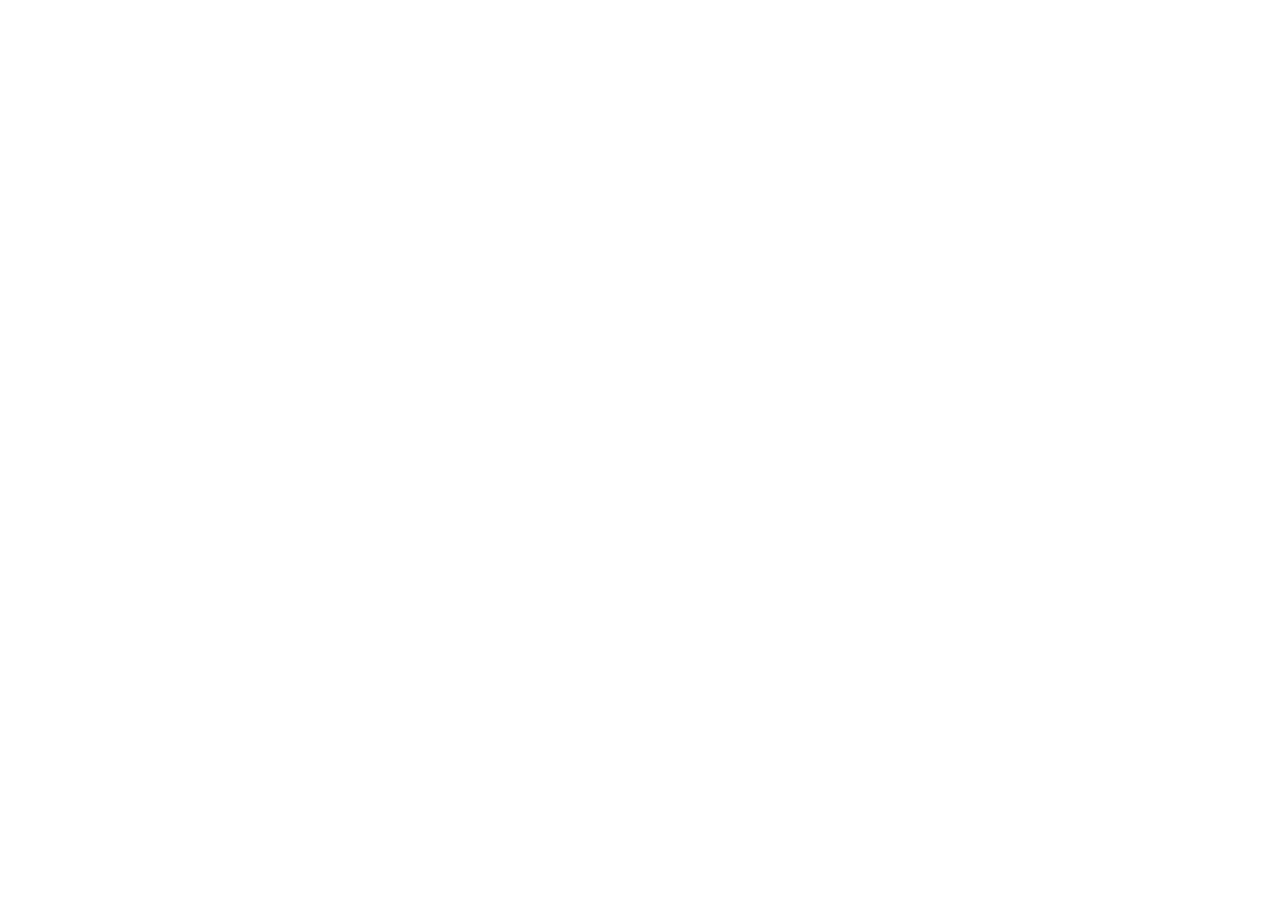
==== commit 3db57393: "chore: organize repository structure and documentation - Move HIL_GUIDE.md to docs/guides/ - Move AN" ====
--- a/simulasi_auv/config.html
+++ b/simulasi_auv/config.html
@@ -1,2382 +1,14 @@
-<!DOCTYPE html>
+<!doctype html>
 <html lang="id">
 <head>
-  <meta charset="UTF-8">
-  <meta name="viewport" content="width=device-width, initial-scale=1.0">
-  <meta name="description" content="Pusat Kontrol &amp; Konfigurasi Parameter AUV SAUVC 2027 — Universitas Bangka Belitung. Kalibrasi sensor, tuning PID, manajemen 6 thruster vektor, dan eksekusi misi otonom Pico W.">
-  <title>AUV SAUVC 2027 — Pusat Konfigurasi &amp; Kalibrasi | UBB</title>
-  <link rel="preconnect" href="https://fonts.googleapis.com">
-  <link rel="preconnect" href="https://fonts.gstatic.com" crossorigin>
-  <link href="https://fonts.googleapis.com/css2?family=Archivo:wght@500;600;700;800&amp;family=IBM+Plex+Mono:wght@400;500;600&amp;display=swap" rel="stylesheet">
-  <style>
-  /* ============================================================
-     DESIGN TOKENS — Identik dengan Digital Twin Simulator
-     Skala ruang : 4 8 12 16 24 32 48 64
-     Skala tipe  : 11 12 14 16 18 20 24 (Archivo + IBM Plex Mono)
-     Radius      : 4 / 8 / 16
-     Aksen       : Oranye Bakar (#e85a24)
-     ============================================================ */
-  :root {
-    --bg: #0c1116;
-    --surface: #121a21;
-    --surface-2: #18232d;
-    --surface-3: #1f2d3a;
-    --line: #263645;
-    --line-soft: #1c2934;
-    --text: #e9eef2;
-    --muted: #93a5b3;
-    --faint: #617585;
-    --accent: #e85a24;
-    --accent-ink: #ffffff;
-    --accent-soft: #2a1d16;
-    --success: #2da57a;
-    --warning: #d99a26;
-    --danger: #d64545;
-    --info: #4a90b8;
-    --mono: "IBM Plex Mono", ui-monospace, SFMono-Regular, Menlo, monospace;
-    --sans: "Archivo", system-ui, -apple-system, "Segoe UI", sans-serif;
-    --s1: 4px; --s2: 8px; --s3: 12px; --s4: 16px; --s5: 24px; --s6: 32px; --s7: 48px;
-    --r-s: 4px; --r-m: 8px; --r-l: 16px;
-    --ease: cubic-bezier(.2, 0, 0, 1);
-  }
-
-  *, *::before, *::after { box-sizing: border-box; margin: 0; padding: 0; min-width: 0; }
-  html { color-scheme: dark; }
-  body {
-    background: var(--bg);
-    color: var(--text);
-    font-family: var(--sans);
-    font-size: 14px;
-    line-height: 1.55;
-    min-height: 100vh;
-    display: flex;
-    flex-direction: column;
-  }
-  ::selection { background: var(--accent); color: #fff; }
-  button { font-family: inherit; }
-  button:focus-visible, input:focus-visible { outline: 2px solid var(--accent); outline-offset: 2px; }
-  @media (prefers-reduced-motion: reduce) {
-    *, *::before, *::after {
-      animation-duration: .01ms !important;
-      transition-duration: .01ms !important;
-    }
-  }
-
-  /* ---------- TOPBAR ---------- */
-  header {
-    border-bottom: 1px solid var(--line);
-    background: var(--surface);
-    padding: var(--s3) var(--s5);
-    display: flex;
-    justify-content: space-between;
-    align-items: center;
-    gap: var(--s5);
-    flex-wrap: wrap;
-    position: sticky;
-    top: 0;
-    z-index: 100;
-  }
-  .brand-group { display: flex; align-items: center; gap: var(--s3); min-width: 0; }
-  .logo-badge {
-    background: var(--accent);
-    color: var(--accent-ink);
-    width: 40px;
-    height: 40px;
-    border-radius: var(--r-m);
-    display: flex;
-    align-items: center;
-    justify-content: center;
-    font-weight: 800;
-    font-size: 16px;
-    letter-spacing: -.02em;
-    flex: none;
-  }
-  .eyebrow {
-    font-family: var(--mono);
-    font-size: 12px;
-    font-weight: 500;
-    letter-spacing: .08em;
-    text-transform: uppercase;
-    color: var(--accent);
-    line-height: 1.2;
-  }
-  .title-box h1 {
-    font-size: 20px;
-    font-weight: 700;
-    letter-spacing: -.01em;
-    line-height: 1.2;
-    text-wrap: balance;
-  }
-  .title-box p { font-size: 12px; color: var(--muted); line-height: 1.4; }
-  .header-actions { display: flex; align-items: center; gap: var(--s2); flex-wrap: wrap; }
-  .header-badges { display: flex; align-items: center; gap: var(--s4); }
-  .status-item {
-    display: flex;
-    align-items: center;
-    gap: var(--s2);
-    font-family: var(--mono);
-    font-size: 12px;
-    font-weight: 600;
-    letter-spacing: .04em;
-    color: var(--text);
-  }
-  .status-item small {
-    display: block;
-    font-size: 12px;
-    color: var(--faint);
-    font-weight: 400;
-    letter-spacing: 0;
-  }
-  .dot-pulse {
-    width: 8px;
-    height: 8px;
-    border-radius: 50%;
-    background: var(--success);
-    flex: none;
-    animation: pulse 2s var(--ease) infinite;
-  }
-  .dot-pulse.offline { background: var(--danger); animation: none; }
-  @keyframes pulse { 0%, 100% { opacity: 1; } 50% { opacity: .35; } }
-
-  /* ---------- BUTTONS ---------- */
-  .btn, .btn-action, .btn-success, .btn-secondary, .btn-primary, .btn-danger {
-    display: inline-flex;
-    align-items: center;
-    justify-content: center;
-    gap: var(--s2);
-    padding: var(--s2) var(--s4);
-    border-radius: var(--r-m);
-    font-size: 12px;
-    font-weight: 700;
-    letter-spacing: .06em;
-    text-transform: uppercase;
-    cursor: pointer;
-    border: 1px solid transparent;
-    transition: background-color 150ms var(--ease), border-color 150ms var(--ease), color 150ms var(--ease);
-    font-family: inherit;
-    white-space: nowrap;
-    text-decoration: none;
-  }
-  .btn svg { flex: none; }
-  .btn-primary, .btn-action {
-    background: var(--accent);
-    color: var(--accent-ink);
-    border-color: var(--accent);
-  }
-  .btn-primary:hover, .btn-action:hover {
-    background: #cf4c1c;
-    border-color: #cf4c1c;
-  }
-  .btn-secondary {
-    background: transparent;
-    color: var(--text);
-    border-color: var(--line);
-  }
-  .btn-secondary:hover {
-    border-color: var(--muted);
-    background: var(--surface-2);
-  }
-  .btn-success {
-    background: var(--success);
-    color: #ffffff;
-    border-color: var(--success);
-  }
-  .btn-success:hover {
-    background: #248a64;
-    border-color: #248a64;
-  }
-  .btn-danger {
-    background: transparent;
-    color: #f08a8a;
-    border-color: #5a2b2b;
-  }
-  .btn-danger:hover {
-    background: #2a1616;
-    border-color: var(--danger);
-    color: #fff;
-  }
-  .btn-sm {
-    padding: var(--s1) var(--s3);
-    font-size: 11px;
-  }
-
-  /* ---------- LAYOUT CONTAINER ---------- */
-  .container {
-    width: 100%;
-    max-width: 1560px;
-    margin: 0 auto;
-    padding: var(--s5);
-    display: grid;
-    grid-template-columns: repeat(2, minmax(0, 1fr));
-    gap: var(--s5);
-    flex: 1;
-    align-items: start;
-  }
-  @media (max-width: 1100px) {
-    .container {
-      grid-template-columns: minmax(0, 1fr);
-      padding: var(--s4);
-    }
-    .tele-grid { grid-template-columns: repeat(3, 1fr); }
-    .thrusters-grid { grid-template-columns: repeat(3, 1fr); }
-  }
-  @media (max-width: 768px) {
-    .container { padding: var(--s3); }
-    .card { padding: var(--s3); }
-    .tele-grid { grid-template-columns: repeat(2, 1fr); }
-    .thrusters-grid { grid-template-columns: repeat(2, 1fr); }
-    .motion-grid { grid-template-columns: 1fr; }
-  }
-  .col-span-full {
-    grid-column: 1 / -1;
-  }
-
-  /* ---------- CARDS & HEADERS ---------- */
-  .card {
-    background: var(--surface);
-    border: 1px solid var(--line-soft);
-    border-radius: var(--r-l);
-    padding: var(--s5);
-    display: flex;
-    flex-direction: column;
-    gap: var(--s4);
-  }
-  .card-header {
-    display: flex;
-    justify-content: space-between;
-    align-items: center;
-    gap: var(--s3);
-    flex-wrap: wrap;
-    padding-bottom: var(--s3);
-    border-bottom: 1px solid var(--line-soft);
-  }
-  .card-header h2 {
-    font-size: 14px;
-    font-weight: 700;
-    letter-spacing: .02em;
-    color: var(--text);
-    display: flex;
-    align-items: baseline;
-    gap: var(--s2);
-  }
-  .sec-num {
-    font-family: var(--mono);
-    font-size: 12px;
-    font-weight: 600;
-    color: var(--accent);
-  }
-  .card-meta {
-    font-family: var(--mono);
-    font-size: 12px;
-    color: var(--faint);
-    white-space: nowrap;
-  }
-
-  /* ---------- BADGES & CHIPS ---------- */
-  .card-badge {
-    font-family: var(--mono);
-    font-size: 11px;
-    font-weight: 600;
-    letter-spacing: .06em;
-    padding: 2px var(--s2);
-    border-radius: var(--r-s);
-    border: 1px solid var(--line);
-    color: var(--muted);
-    background: var(--surface-2);
-    display: inline-flex;
-    align-items: center;
-    white-space: nowrap;
-  }
-  .badge-green { color: var(--success); border-color: rgba(45,165,122,0.4); background: rgba(45,165,122,0.12); }
-  .badge-yellow { color: var(--warning); border-color: rgba(217,154,38,0.4); background: rgba(217,154,38,0.12); }
-  .badge-red { color: var(--danger); border-color: rgba(214,69,69,0.4); background: rgba(214,69,69,0.12); }
-  .badge-cyan { color: var(--info); border-color: rgba(74,144,184,0.4); background: rgba(74,144,184,0.12); }
-  .badge-purple { color: #a78bfa; border-color: rgba(167,139,250,0.4); background: rgba(167,139,250,0.12); }
-
-  /* ---------- TELEMETRY GAUGES (SECTION 01) ---------- */
-  .tele-grid {
-    display: grid;
-    grid-template-columns: repeat(5, 1fr);
-    gap: var(--s3);
-  }
-  @media (max-width: 1100px) {
-    .tele-grid { grid-template-columns: repeat(3, 1fr); }
-  }
-  @media (max-width: 640px) {
-    .tele-grid { grid-template-columns: repeat(2, 1fr); }
-  }
-  .tele-stat-card {
-    background: var(--surface-2);
-    border: 1px solid var(--line-soft);
-    border-radius: var(--r-m);
-    padding: var(--s3);
-    display: flex;
-    flex-direction: column;
-    justify-content: space-between;
-    gap: var(--s1);
-  }
-  .tele-label {
-    display: flex;
-    justify-content: space-between;
-    align-items: baseline;
-    font-size: 11px;
-    font-weight: 600;
-    color: var(--muted);
-    text-transform: uppercase;
-    letter-spacing: .04em;
-    gap: 4px;
-  }
-  .tele-chip {
-    font-family: var(--mono);
-    font-size: 10px;
-    color: var(--faint);
-  }
-  .tele-value-box {
-    display: flex;
-    align-items: baseline;
-    gap: var(--s1);
-    margin: var(--s1) 0;
-  }
-  .tele-value {
-    font-family: var(--mono);
-    font-size: 22px;
-    font-weight: 700;
-    letter-spacing: -.02em;
-    color: var(--text);
-    line-height: 1.1;
-  }
-  .tele-unit {
-    font-family: var(--mono);
-    font-size: 11px;
-    color: var(--faint);
-  }
-  .tele-subtext {
-    font-family: var(--mono);
-    font-size: 11px;
-    color: var(--muted);
-    white-space: nowrap;
-    overflow: hidden;
-    text-overflow: ellipsis;
-  }
-  .mini-horizon-bar {
-    height: 6px;
-    background: var(--bg);
-    border-radius: var(--r-s);
-    position: relative;
-    overflow: hidden;
-    margin-top: var(--s2);
-    border: 1px solid var(--line-soft);
-  }
-  .mini-horizon-fill {
-    position: absolute;
-    top: 0;
-    bottom: 0;
-    transition: width 150ms var(--ease), left 150ms var(--ease);
-  }
-
-  /* ---------- THRUSTERS GRID (SECTION 02) ---------- */
-  .thrusters-grid {
-    display: grid;
-    grid-template-columns: repeat(6, 1fr);
-    gap: var(--s3);
-  }
-  @media (max-width: 1200px) {
-    .thrusters-grid { grid-template-columns: repeat(3, 1fr); }
-  }
-  @media (max-width: 640px) {
-    .thrusters-grid { grid-template-columns: repeat(2, 1fr); }
-  }
-  .thruster-card {
-    background: var(--surface-2);
-    border: 1px solid var(--line-soft);
-    border-left: 4px solid var(--line);
-    border-radius: var(--r-m);
-    padding: var(--s3);
-    transition: border-color 200ms var(--ease), background-color 200ms var(--ease);
-    display: flex;
-    flex-direction: column;
-    justify-content: space-between;
-    gap: var(--s2);
-  }
-  .thruster-card.active {
-    border-left-color: var(--accent);
-    background: var(--surface-3);
-  }
-  .thruster-card-header {
-    display: flex;
-    justify-content: space-between;
-    align-items: flex-start;
-    gap: 4px;
-  }
-  .thruster-title {
-    font-size: 12px;
-    font-weight: 700;
-    letter-spacing: .04em;
-    color: var(--text);
-  }
-  .thruster-subpos {
-    font-size: 11px;
-    color: var(--muted);
-    display: block;
-    margin-top: 1px;
-  }
-  .pulse-badge {
-    font-family: var(--mono);
-    font-size: 12px;
-    font-weight: 600;
-    padding: 2px var(--s2);
-    border-radius: var(--r-s);
-    background: var(--bg);
-    color: var(--text);
-    border: 1px solid var(--line-soft);
-    display: inline-block;
-  }
-  .power-bar-wrap {
-    height: 8px;
-    background: var(--bg);
-    border-radius: var(--r-s);
-    position: relative;
-    overflow: hidden;
-    margin: 2px 0;
-    border: 1px solid var(--line-soft);
-  }
-  .power-bar-center-line {
-    position: absolute;
-    left: 50%;
-    top: 0;
-    bottom: 0;
-    width: 2px;
-    background: var(--line);
-    z-index: 2;
-  }
-  .power-bar-fill {
-    position: absolute;
-    top: 0;
-    bottom: 0;
-    transition: width 100ms linear, left 100ms linear;
-  }
-  .thruster-pwr-badge {
-    font-family: var(--mono);
-    font-size: 11px;
-    font-weight: 600;
-    padding: 2px 6px;
-    border-radius: var(--r-s);
-    background: var(--surface-3);
-    color: var(--muted);
-  }
-  .thruster-pwr-badge.pwr-pos { color: var(--success); background: rgba(45,165,122,0.15); }
-  .thruster-pwr-badge.pwr-neg { color: var(--danger); background: rgba(214,69,69,0.15); }
-  .thruster-pwr-badge.pwr-zero { color: var(--faint); background: var(--bg); }
-  .thruster-footer {
-    display: flex;
-    justify-content: space-between;
-    align-items: center;
-    font-size: 11px;
-    font-family: var(--mono);
-  }
-
-  /* ---------- SUB-CARDS ---------- */
-  .sub-card {
-    background: var(--surface-2);
-    border: 1px solid var(--line-soft);
-    border-radius: var(--r-m);
-    padding: var(--s4);
-    display: flex;
-    flex-direction: column;
-    gap: var(--s3);
-  }
-  .sub-card-title {
-    display: flex;
-    justify-content: space-between;
-    align-items: center;
-    gap: var(--s2);
-    font-size: 13px;
-    font-weight: 700;
-    letter-spacing: .02em;
-    color: var(--text);
-    flex-wrap: wrap;
-  }
-
-  /* ---------- PRESET PILLS ---------- */
-  .preset-pill-group {
-    display: inline-flex;
-    gap: var(--s1);
-    background: var(--bg);
-    padding: 2px;
-    border-radius: var(--r-m);
-    border: 1px solid var(--line);
-  }
-  .preset-pill {
-    font-family: var(--mono);
-    font-size: 11px;
-    font-weight: 600;
-    padding: 3px var(--s2);
-    border-radius: var(--r-s);
-    background: transparent;
-    color: var(--muted);
-    cursor: pointer;
-    border: 1px solid transparent;
-    transition: all 150ms var(--ease);
-  }
-  .preset-pill:hover {
-    color: var(--text);
-    border-color: var(--line);
-    background: var(--surface-2);
-  }
-  .preset-pill.active {
-    background: var(--accent);
-    color: var(--accent-ink);
-    border-color: var(--accent);
-  }
-
-  
-  .pid-tuning-grid {
-    display: grid;
-    grid-template-columns: repeat(3, minmax(0, 1fr));
-    gap: var(--s3);
-  }
-  @media (max-width: 900px) {
-    .pid-tuning-grid { grid-template-columns: 1fr; }
-  }
-  .calib-grid {
-    display: grid;
-    grid-template-columns: 1fr 1fr;
-    gap: var(--s4);
-  }
-  @media (max-width: 768px) {
-    .calib-grid { grid-template-columns: 1fr; }
-  }
-
-  /* ---------- D-PAD & MOTION (SECTION 03) ---------- */
-  .motion-grid {
-    display: grid;
-    grid-template-columns: 240px 1fr;
-    gap: var(--s4);
-    align-items: start;
-  }
-  @media (max-width: 640px) {
-    .motion-grid { grid-template-columns: 1fr; }
-  }
-  .dpad-container {
-    display: grid;
-    grid-template-columns: repeat(3, 1fr);
-    gap: var(--s2);
-    width: 220px;
-    margin: 0 auto;
-  }
-  .btn-motion {
-    background: var(--surface-3);
-    border: 1px solid var(--line);
-    border-radius: var(--r-m);
-    color: var(--text);
-    padding: var(--s2);
-    font-family: var(--sans);
-    font-size: 11px;
-    font-weight: 700;
-    letter-spacing: .04em;
-    display: flex;
-    flex-direction: column;
-    align-items: center;
-    justify-content: center;
-    gap: 2px;
-    cursor: pointer;
-    transition: all 150ms var(--ease);
-    min-height: 52px;
-  }
-  .btn-motion:hover {
-    background: var(--surface-2);
-    border-color: var(--accent);
-    color: var(--accent);
-  }
-  .btn-motion.center-stop {
-    background: rgba(214, 69, 69, 0.15);
-    border-color: #5a2b2b;
-    color: #f08a8a;
-  }
-  .btn-motion.center-stop:hover {
-    background: #2a1616;
-    border-color: var(--danger);
-    color: #fff;
-  }
-  .heave-controls {
-    display: flex;
-    flex-direction: column;
-    gap: var(--s2);
-    margin-top: var(--s3);
-  }
-  .btn-heave {
-    background: var(--surface-3);
-    border: 1px solid var(--line);
-    border-radius: var(--r-m);
-    color: var(--text);
-    padding: var(--s2) var(--s3);
-    font-family: var(--sans);
-    font-size: 12px;
-    font-weight: 700;
-    letter-spacing: .04em;
-    cursor: pointer;
-    display: flex;
-    align-items: center;
-    justify-content: center;
-    gap: var(--s2);
-    transition: all 150ms var(--ease);
-  }
-  .btn-heave:hover {
-    background: var(--surface-2);
-    border-color: var(--accent);
-    color: var(--accent);
-  }
-
-  /* Micro test rows */
-  .motor-test-grid {
-    display: grid;
-    grid-template-columns: repeat(2, 1fr);
-    gap: var(--s2);
-  }
-  @media (max-width: 500px) {
-    .motor-test-grid { grid-template-columns: 1fr; }
-  }
-  .motor-test-item {
-    background: var(--surface-3);
-    padding: var(--s2);
-    border-radius: var(--r-m);
-    border: 1px solid var(--line-soft);
-    display: flex;
-    flex-direction: column;
-    gap: 6px;
-  }
-  .motor-test-item-title {
-    font-size: 11px;
-    font-weight: 700;
-    color: var(--text);
-    display: flex;
-    justify-content: space-between;
-  }
-
-  /* ---------- FORM CONTROLS & SWITCHES ---------- */
-  .switch {
-    position: relative;
-    display: inline-block;
-    width: 38px;
-    height: 20px;
-    flex: none;
-  }
-  .switch input { opacity: 0; width: 0; height: 0; }
-  .slider-toggle {
-    position: absolute;
-    cursor: pointer;
-    top: 0; left: 0; right: 0; bottom: 0;
-    background-color: var(--surface-3);
-    border: 1px solid var(--line);
-    transition: .2s var(--ease);
-    border-radius: 20px;
-  }
-  .slider-toggle:before {
-    position: absolute;
-    content: "";
-    height: 14px;
-    width: 14px;
-    left: 2px;
-    bottom: 2px;
-    background-color: var(--muted);
-    transition: .2s var(--ease);
-    border-radius: 50%;
-  }
-  input:checked + .slider-toggle {
-    background-color: var(--accent);
-    border-color: var(--accent);
-  }
-  input:checked + .slider-toggle:before {
-    transform: translateX(18px);
-    background-color: var(--accent-ink);
-  }
-
-  input[type=range] {
-    width: 100%;
-    height: 4px;
-    border-radius: var(--r-s);
-    background: var(--surface-3);
-    outline-offset: 4px;
-    -webkit-appearance: none;
-    appearance: none;
-    cursor: pointer;
-  }
-  input[type=range]::-webkit-slider-thumb {
-    -webkit-appearance: none;
-    width: 16px;
-    height: 16px;
-    border-radius: 50%;
-    background: var(--text);
-    border: 2px solid var(--bg);
-    cursor: pointer;
-  }
-  input[type=range]::-moz-range-thumb {
-    width: 16px;
-    height: 16px;
-    border-radius: 50%;
-    background: var(--text);
-    border: 2px solid var(--bg);
-    cursor: pointer;
-  }
-
-  .input-number, .input-text {
-    background: var(--surface-3);
-    border: 1px solid var(--line);
-    color: var(--text);
-    font-family: var(--mono);
-    font-size: 12px;
-    padding: var(--s1) var(--s2);
-    border-radius: var(--r-s);
-    outline: none;
-    transition: border-color 150ms var(--ease);
-  }
-  .input-number:focus, .input-text:focus {
-    border-color: var(--accent);
-    outline: none;
-  }
-  .input-row {
-    display: flex;
-    align-items: center;
-    gap: var(--s2);
-  }
-
-  /* ---------- TABLES ---------- */
-  .table-wrap {
-    overflow-x: auto;
-    width: 100%;
-    max-width: 100%;
-    border-radius: var(--r-m);
-    border: 1px solid var(--line-soft);
-    -webkit-overflow-scrolling: touch;
-  }
-  .data-table {
-    width: 100%;
-    border-collapse: separate;
-    border-spacing: 0;
-    font-size: 12px;
-  }
-  .data-table th {
-    background: var(--surface-3);
-    color: var(--muted);
-    font-family: var(--mono);
-    font-size: 11px;
-    font-weight: 600;
-    letter-spacing: .06em;
-    text-transform: uppercase;
-    text-align: left;
-    padding: var(--s2) var(--s3);
-    border-bottom: 1px solid var(--line);
-    white-space: nowrap;
-  }
-  .data-table td {
-    padding: var(--s2) var(--s3);
-    border-bottom: 1px solid var(--line-soft);
-    color: var(--text);
-    vertical-align: middle;
-  }
-  .data-table tr:last-child td { border-bottom: none; }
-  .data-table tr:hover td { background: rgba(255, 255, 255, 0.02); }
-  .data-table tr.active-step td {
-    background: rgba(232, 90, 36, 0.12);
-    border-bottom-color: var(--accent);
-  }
-
-  /* ---------- TERMINAL (SECTION 07) ---------- */
-  .terminal-box {
-    background: #05080b;
-    border: 1px solid var(--line-soft);
-    border-radius: var(--r-m);
-    height: 220px;
-    overflow-y: auto;
-    padding: var(--s3);
-    font-family: var(--mono);
-    font-size: 12px;
-    line-height: 1.6;
-    color: var(--muted);
-    display: flex;
-    flex-direction: column;
-    gap: 2px;
-    scrollbar-width: thin;
-    scrollbar-color: var(--line) transparent;
-  }
-  .terminal-box::-webkit-scrollbar { width: 4px; }
-  .terminal-box::-webkit-scrollbar-thumb { background: var(--line); border-radius: var(--r-s); }
-  .term-line { word-break: break-all; }
-  .term-line.cmd { color: var(--accent); font-weight: 600; }
-  .term-line.resp-ok { color: var(--success); }
-  .term-line.resp-warn { color: var(--warning); }
-  .term-line.resp-err { color: var(--danger); font-weight: 600; }
-  .term-line.resp-status { color: var(--info); }
-  .term-line.resp-dim { color: var(--faint); }
-
-  /* ---------- TOAST NOTIFICATIONS ---------- */
-  #toastContainer {
-    position: fixed;
-    top: 72px;
-    right: var(--s5);
-    z-index: 9999;
-    display: flex;
-    flex-direction: column;
-    gap: var(--s2);
-    pointer-events: none;
-  }
-  .toast {
-    pointer-events: auto;
-    background: var(--surface-2);
-    border: 1px solid var(--line);
-    color: var(--text);
-    padding: var(--s3) var(--s4);
-    border-radius: var(--r-m);
-    font-size: 13px;
-    font-family: var(--sans);
-    box-shadow: 0 8px 24px rgba(0,0,0,0.5);
-    display: flex;
-    align-items: center;
-    gap: var(--s3);
-    transition: opacity 300ms var(--ease), transform 300ms var(--ease);
-    max-width: 420px;
-  }
-  .toast.success { border-left: 4px solid var(--success); }
-  .toast.error { border-left: 4px solid var(--danger); }
-  .toast.warning { border-left: 4px solid var(--warning); }
-  .toast.info { border-left: 4px solid var(--info); }
-
-  /* ---------- FOOTER ---------- */
-  footer {
-    border-top: 1px solid var(--line-soft);
-    padding: var(--s4) var(--s5);
-    font-family: var(--mono);
-    font-size: 12px;
-    color: var(--faint);
-    display: flex;
-    justify-content: space-between;
-    gap: var(--s4);
-    flex-wrap: wrap;
-    margin-top: auto;
-  }
-
-  @media (max-width: 640px) {
-    .container { padding: var(--s4); }
-    .card { padding: var(--s4); }
-    header { padding: var(--s3) var(--s4); }
-  }
-  </style>
+  <meta charset="utf-8">
+  <meta name="viewport" content="width=device-width, initial-scale=1">
+  <meta http-equiv="refresh" content="0;url=http://127.0.0.1:8080/#konfigurasi">
+  <title>Membuka Pengaturan SAUVAC</title>
+  <script>window.location.replace('http://127.0.0.1:8080/#konfigurasi');</script>
 </head>
 <body>
-
-  <!-- TOAST CONTAINER -->
-  <div id="toastContainer"></div>
-
-  <!-- HEADER -->
-  <header>
-    <div class="brand-group">
-      <div class="logo-badge" aria-hidden="true">V6</div>
-      <div class="title-box">
-        <div class="eyebrow">SAUVC 2027 · RoboNation</div>
-        <h1>AUV — Pusat Konfigurasi &amp; Kalibrasi</h1>
-        <p>Universitas Bangka Belitung · 6 thruster vektor · Pico W</p>
-      </div>
-    </div>
-    <div style="display:flex;align-items:center;gap:24px;flex-wrap:wrap">
-      <div class="header-badges">
-        <div class="status-item"><span id="hwDot" class="dot-pulse offline"></span><span><span id="hwStatusText">MENGHUBUNGKAN…</span><small>Perangkat keras</small></span></div>
-        <div class="status-item"><span><span id="hzBadge">0.0 Hz</span><small>UART Bridge</small></span></div>
-      </div>
-      <div class="header-actions">
-        <a href="index.html" class="btn btn-secondary" style="text-decoration:none"><svg width="14" height="14" viewBox="0 0 24 24" fill="none" stroke="currentColor" stroke-width="2"><path d="M2 6c.6.5 1.2 1 2.5 1C7 7 7 5 9.5 5c2.6 0 2.4 2 5 2 2.5 0 2.5-2 5-2 1.3 0 1.9.5 2.5 1M2 12c.6.5 1.2 1 2.5 1 2.5 0 2.5-2 5-2 2.6 0 2.4 2 5 2 2.5 0 2.5-2 5-2 1.3 0 1.9.5 2.5 1M2 18c.6.5 1.2 1 2.5 1 2.5 0 2.5-2 5-2 2.6 0 2.4 2 5 2 2.5 0 2.5-2 5-2 1.3 0 1.9.5 2.5 1"/></svg> Simulasi 2D</a>
-        <button class="btn btn-primary" onclick="commitSaveEEPROM()" title="Simpan konfigurasi ke Flash EEPROM RP2040">Simpan EEPROM</button>
-        <button class="btn btn-secondary" onclick="resetFactoryDefaults()" title="Reset parameter RAM ke nilai default pabrik">Reset Default</button>
-        <button class="btn btn-danger" onclick="triggerManeuver('stop')" title="Stop darurat — netralkan semua motor ke 1500 µs">Stop Darurat</button>
-      </div>
-    </div>
-  </header>
-
-  <!-- DASHBOARD CONTAINER -->
-  <div class="container">
-
-    <!-- ============================================================
-         SEKSI 01 · MONITORING TELEMETRI SENSOR (REAL-TIME)
-         ============================================================ -->
-    <section class="card col-span-full" aria-label="Monitoring Telemetri">
-      <div class="card-header">
-        <h2><span class="sec-num">01</span> Monitoring Telemetri Sensor (Real-Time)</h2>
-        <div style="display:flex;gap:8px;align-items:center">
-          <span class="card-badge badge-cyan" id="fsmBadge">STATE: STANDBY</span>
-          <span class="card-badge badge-green" id="pidHeaderBadge">PID: OFF</span>
-        </div>
-      </div>
-
-      <div class="tele-grid">
-        <!-- KEDALAMAN -->
-        <div class="tele-stat-card">
-          <div class="tele-label">
-            <span>Kedalaman (Depth)</span>
-            <span class="tele-chip">MS5803</span>
-          </div>
-          <div class="tele-value-box">
-            <span class="tele-value" id="valDepth">0.0</span>
-            <span class="tele-unit">cm</span>
-          </div>
-          <div class="tele-subtext" id="targetDepthText">Target: 0.0 cm</div>
-          <div class="mini-horizon-bar">
-            <div class="mini-horizon-fill" id="depthGaugeFill" style="left: 0; width: 0%; background: var(--info);"></div>
-          </div>
-        </div>
-
-        <!-- TEKANAN AIR -->
-        <div class="tele-stat-card">
-          <div class="tele-label">
-            <span>Tekanan Air</span>
-            <span id="calibZeroPill" class="card-badge badge-yellow" style="font-size:10px; padding:1px 6px;">TARE PENDING</span>
-          </div>
-          <div class="tele-value-box">
-            <span class="tele-value" id="valPressure">1013.2</span>
-            <span class="tele-unit">mbar</span>
-          </div>
-          <div class="tele-subtext" id="zeroRefText">Ref Nol: 1013.25 mbar</div>
-          <div class="mini-horizon-bar">
-            <div class="mini-horizon-fill" id="pressureGaugeFill" style="left: 0; width: 50%; background: #818cf8;"></div>
-          </div>
-        </div>
-
-        <!-- ROLL (KEMIRINGAN LATERAL) -->
-        <div class="tele-stat-card">
-          <div class="tele-label">
-            <span>Kemiringan Roll</span>
-            <span class="tele-chip">MPU-6050</span>
-          </div>
-          <div class="tele-value-box">
-            <span class="tele-value" id="valRoll">+0.0</span>
-            <span class="tele-unit">°</span>
-          </div>
-          <div class="tele-subtext" id="rollOffText">Level Trim: 0.00°</div>
-          <div class="mini-horizon-bar">
-            <div class="mini-horizon-fill" id="rollHorizonFill" style="left: 50%; width: 0%;"></div>
-          </div>
-        </div>
-
-        <!-- PITCH (KEMIRINGAN HALUAN) -->
-        <div class="tele-stat-card">
-          <div class="tele-label">
-            <span>Kemiringan Pitch</span>
-            <span class="tele-chip">MPU-6050</span>
-          </div>
-          <div class="tele-value-box">
-            <span class="tele-value" id="valPitch">+0.0</span>
-            <span class="tele-unit">°</span>
-          </div>
-          <div class="tele-subtext" id="pitchOffText">Level Trim: 0.00°</div>
-          <div class="mini-horizon-bar">
-            <div class="mini-horizon-fill" id="pitchHorizonFill" style="left: 50%; width: 0%;"></div>
-          </div>
-        </div>
-
-        <!-- SUHU & GYRO -->
-        <div class="tele-stat-card">
-          <div class="tele-label">
-            <span>Suhu Internal</span>
-            <span class="tele-chip">I2C Temp</span>
-          </div>
-          <div class="tele-value-box">
-            <span class="tele-value" id="valTemp">28.5</span>
-            <span class="tele-unit">°C</span>
-          </div>
-          <div class="tele-subtext" id="gyroText">Gyro: [0.0, 0.0, 0.0] dps</div>
-          <div class="mini-horizon-bar">
-            <div class="mini-horizon-fill" style="left: 0; width: 35%; background: var(--success);"></div>
-          </div>
-        </div>
-      </div>
-    </section>
-
-    <!-- ============================================================
-         SEKSI 02 · STATUS 6 THRUSTER (PULSA & DAYA)
-         ============================================================ -->
-    <section class="card col-span-full" aria-label="Status 6 Thruster">
-      <div class="card-header">
-        <h2><span class="sec-num">02</span> Status 6 Thruster (Pulsa &amp; Daya)</h2>
-        <span class="card-meta">Netral 1500 µs · Feedback Live RP2040</span>
-      </div>
-
-      <div class="thrusters-grid">
-        <!-- T1 -->
-        <div class="thruster-card" id="tcard1">
-          <div class="thruster-card-header">
-            <div>
-              <span class="thruster-title">T1 (GP2)</span>
-              <span class="thruster-subpos">Belakang-Kiri (CW)</span>
-            </div>
-            <span class="card-badge badge-cyan" id="trole1">HORIZ</span>
-          </div>
-          <div style="display:flex;justify-content:space-between;align-items:baseline;margin:var(--s2) 0 var(--s1)">
-            <span class="pulse-badge" id="tpulse1">1500 µs</span>
-            <span class="thruster-pwr-badge pwr-zero" id="tpwr1">0.0%</span>
-          </div>
-          <div class="power-bar-wrap">
-            <div class="power-bar-center-line"></div>
-            <div class="power-bar-fill" id="tfill1" style="left: 50%; width: 0%;"></div>
-          </div>
-          <div class="thruster-footer">
-            <span style="color:var(--muted)">Aksi</span>
-            <span id="tdir1" style="color:var(--faint);font-weight:600">NETRAL</span>
-          </div>
-        </div>
-
-        <!-- T2 -->
-        <div class="thruster-card" id="tcard2">
-          <div class="thruster-card-header">
-            <div>
-              <span class="thruster-title">T2 (GP3)</span>
-              <span class="thruster-subpos">Depan-Kanan (CW)</span>
-            </div>
-            <span class="card-badge badge-cyan" id="trole2">HORIZ</span>
-          </div>
-          <div style="display:flex;justify-content:space-between;align-items:baseline;margin:var(--s2) 0 var(--s1)">
-            <span class="pulse-badge" id="tpulse2">1500 µs</span>
-            <span class="thruster-pwr-badge pwr-zero" id="tpwr2">0.0%</span>
-          </div>
-          <div class="power-bar-wrap">
-            <div class="power-bar-center-line"></div>
-            <div class="power-bar-fill" id="tfill2" style="left: 50%; width: 0%;"></div>
-          </div>
-          <div class="thruster-footer">
-            <span style="color:var(--muted)">Aksi</span>
-            <span id="tdir2" style="color:var(--faint);font-weight:600">NETRAL</span>
-          </div>
-        </div>
-
-        <!-- T3 -->
-        <div class="thruster-card" id="tcard3">
-          <div class="thruster-card-header">
-            <div>
-              <span class="thruster-title">T3 (GP4)</span>
-              <span class="thruster-subpos">Depan-Kiri (CCW)</span>
-            </div>
-            <span class="card-badge badge-cyan" id="trole3">HORIZ</span>
-          </div>
-          <div style="display:flex;justify-content:space-between;align-items:baseline;margin:var(--s2) 0 var(--s1)">
-            <span class="pulse-badge" id="tpulse3">1500 µs</span>
-            <span class="thruster-pwr-badge pwr-zero" id="tpwr3">0.0%</span>
-          </div>
-          <div class="power-bar-wrap">
-            <div class="power-bar-center-line"></div>
-            <div class="power-bar-fill" id="tfill3" style="left: 50%; width: 0%;"></div>
-          </div>
-          <div class="thruster-footer">
-            <span style="color:var(--muted)">Aksi</span>
-            <span id="tdir3" style="color:var(--faint);font-weight:600">NETRAL</span>
-          </div>
-        </div>
-
-        <!-- T4 -->
-        <div class="thruster-card" id="tcard4">
-          <div class="thruster-card-header">
-            <div>
-              <span class="thruster-title">T4 (GP5)</span>
-              <span class="thruster-subpos">Belakang-Kanan (CCW)</span>
-            </div>
-            <span class="card-badge badge-cyan" id="trole4">HORIZ</span>
-          </div>
-          <div style="display:flex;justify-content:space-between;align-items:baseline;margin:var(--s2) 0 var(--s1)">
-            <span class="pulse-badge" id="tpulse4">1500 µs</span>
-            <span class="thruster-pwr-badge pwr-zero" id="tpwr4">0.0%</span>
-          </div>
-          <div class="power-bar-wrap">
-            <div class="power-bar-center-line"></div>
-            <div class="power-bar-fill" id="tfill4" style="left: 50%; width: 0%;"></div>
-          </div>
-          <div class="thruster-footer">
-            <span style="color:var(--muted)">Aksi</span>
-            <span id="tdir4" style="color:var(--faint);font-weight:600">NETRAL</span>
-          </div>
-        </div>
-
-        <!-- T5 -->
-        <div class="thruster-card" id="tcard5">
-          <div class="thruster-card-header">
-            <div>
-              <span class="thruster-title">T5 (GP6)</span>
-              <span class="thruster-subpos">Vertikal Kanan (CW)</span>
-            </div>
-            <span class="card-badge badge-purple" id="trole5">VERTIKAL</span>
-          </div>
-          <div style="display:flex;justify-content:space-between;align-items:baseline;margin:var(--s2) 0 var(--s1)">
-            <span class="pulse-badge" id="tpulse5">1500 µs</span>
-            <span class="thruster-pwr-badge pwr-zero" id="tpwr5">0.0%</span>
-          </div>
-          <div class="power-bar-wrap">
-            <div class="power-bar-center-line"></div>
-            <div class="power-bar-fill" id="tfill5" style="left: 50%; width: 0%;"></div>
-          </div>
-          <div class="thruster-footer">
-            <span style="color:var(--muted)">Aksi</span>
-            <span id="tdir5" style="color:var(--faint);font-weight:600">NETRAL</span>
-          </div>
-        </div>
-
-        <!-- T6 -->
-        <div class="thruster-card" id="tcard6">
-          <div class="thruster-card-header">
-            <div>
-              <span class="thruster-title">T6 (GP7)</span>
-              <span class="thruster-subpos">Vertikal Kiri (CCW)</span>
-            </div>
-            <span class="card-badge badge-purple" id="trole6">VERTIKAL</span>
-          </div>
-          <div style="display:flex;justify-content:space-between;align-items:baseline;margin:var(--s2) 0 var(--s1)">
-            <span class="pulse-badge" id="tpulse6">1500 µs</span>
-            <span class="thruster-pwr-badge pwr-zero" id="tpwr6">0.0%</span>
-          </div>
-          <div class="power-bar-wrap">
-            <div class="power-bar-center-line"></div>
-            <div class="power-bar-fill" id="tfill6" style="left: 50%; width: 0%;"></div>
-          </div>
-          <div class="thruster-footer">
-            <span style="color:var(--muted)">Aksi</span>
-            <span id="tdir6" style="color:var(--faint);font-weight:600">NETRAL</span>
-          </div>
-        </div>
-      </div>
-    </section>
-
-    <!-- ============================================================
-         SEKSI 03 · UJI GERAK & MANUAL D-PAD
-         ============================================================ -->
-    <section class="card" aria-label="Uji Gerak dan Manual D-Pad">
-      <div class="card-header">
-        <h2><span class="sec-num">03</span> Uji Gerak &amp; Manual D-Pad (Maju, Mundur, Putar, Selam)</h2>
-        <div style="display:flex;align-items:center;gap:10px">
-          <span style="font-size:12px;color:var(--muted);font-weight:600">Daya Uji:</span>
-          <div class="preset-pill-group">
-            <div class="preset-pill" onclick="setTestPower(5)">5%</div>
-            <div class="preset-pill" onclick="setTestPower(10)">10%</div>
-            <div class="preset-pill active" id="pillPwr15" onclick="setTestPower(15)">15%</div>
-            <div class="preset-pill" onclick="setTestPower(20)">20%</div>
-            <div class="preset-pill" onclick="setTestPower(25)">25%</div>
-          </div>
-          <span style="font-family:var(--mono);font-size:12px;font-weight:700;color:var(--accent)" id="lblTestPwr">15%</span>
-        </div>
-      </div>
-
-      <div class="motion-grid">
-        <!-- DIRECTIONAL D-PAD & HEAVE -->
-        <div class="sub-card">
-          <div class="sub-card-title">
-            <span>🧭 Directional Motion Pad</span>
-            <span class="card-badge badge-cyan">CLI Shortcut</span>
-          </div>
-
-          <div class="dpad-container">
-            <div></div>
-            <button class="btn-motion" onclick="triggerManeuver('forward')" title="Maju: T1..T4 Forward (+15%)">
-              <span style="font-size:16px">⬆️</span>
-              <span>MAJU</span>
-            </button>
-            <div></div>
-
-            <button class="btn-motion" onclick="triggerManeuver('turn_left')" title="Putar Kiri: Yaw CCW">
-              <span style="font-size:16px">🔄</span>
-              <span>PUTAR L</span>
-            </button>
-            <button class="btn-motion center-stop" onclick="triggerManeuver('stop')" title="Stop Darurat: Netralkan Semua">
-              <span style="font-size:16px">⏹</span>
-              <span>STOP</span>
-            </button>
-            <button class="btn-motion" onclick="triggerManeuver('turn_right')" title="Putar Kanan: Yaw CW">
-              <span style="font-size:16px">🔃</span>
-              <span>PUTAR R</span>
-            </button>
-
-            <div></div>
-            <button class="btn-motion" onclick="triggerManeuver('backward')" title="Mundur: T1..T4 Reverse (-15%)">
-              <span style="font-size:16px">⬇️</span>
-              <span>MUNDUR</span>
-            </button>
-            <div></div>
-          </div>
-
-          <div class="heave-controls">
-            <button class="btn-heave" onclick="triggerManeuver('dive')" title="Selam: T5 &amp; T6 Downward (+15%)">
-              <span>⏬ SELAM (DIVE)</span>
-            </button>
-            <button class="btn-heave" onclick="triggerManeuver('surface')" title="Naik: T5 &amp; T6 Upward (-15%)">
-              <span>⏫ NAIK (SURFACE)</span>
-            </button>
-          </div>
-        </div>
-
-        <!-- INDIVIDUAL MOTOR TESTS & MISSION ACTIONS -->
-        <div class="sub-card">
-          <div class="sub-card-title">
-            <span>🧪 Uji Motor Individu (T1 - T6)</span>
-            <button class="btn-secondary btn-sm" onclick="triggerTestMotor(0, getActiveTestPower())">
-              ⚡ TEST ALL (6 MOTOR)
-            </button>
-          </div>
-
-          <div class="motor-test-grid">
-            <!-- T1 -->
-            <div class="motor-test-item">
-              <div class="motor-test-item-title"><span>T1 (Rear-L)</span><span style="font-family:var(--mono);color:var(--faint)">GP2</span></div>
-              <div style="display:flex;gap:4px">
-                <button class="btn-secondary btn-sm" style="flex:1;padding:4px 0" onclick="triggerTestMotor(1, getActiveTestPower())">+15%</button>
-                <button class="btn-secondary btn-sm" style="flex:1;padding:4px 0" onclick="triggerTestMotor(1, -getActiveTestPower())">-15%</button>
-                <button class="btn-danger btn-sm" style="padding:4px 8px" onclick="triggerTestMotor(1, 0)">⏹</button>
-              </div>
-            </div>
-            <!-- T2 -->
-            <div class="motor-test-item">
-              <div class="motor-test-item-title"><span>T2 (Front-R)</span><span style="font-family:var(--mono);color:var(--faint)">GP3</span></div>
-              <div style="display:flex;gap:4px">
-                <button class="btn-secondary btn-sm" style="flex:1;padding:4px 0" onclick="triggerTestMotor(2, getActiveTestPower())">+15%</button>
-                <button class="btn-secondary btn-sm" style="flex:1;padding:4px 0" onclick="triggerTestMotor(2, -getActiveTestPower())">-15%</button>
-                <button class="btn-danger btn-sm" style="padding:4px 8px" onclick="triggerTestMotor(2, 0)">⏹</button>
-              </div>
-            </div>
-            <!-- T3 -->
-            <div class="motor-test-item">
-              <div class="motor-test-item-title"><span>T3 (Front-L)</span><span style="font-family:var(--mono);color:var(--faint)">GP4</span></div>
-              <div style="display:flex;gap:4px">
-                <button class="btn-secondary btn-sm" style="flex:1;padding:4px 0" onclick="triggerTestMotor(3, getActiveTestPower())">+15%</button>
-                <button class="btn-secondary btn-sm" style="flex:1;padding:4px 0" onclick="triggerTestMotor(3, -getActiveTestPower())">-15%</button>
-                <button class="btn-danger btn-sm" style="padding:4px 8px" onclick="triggerTestMotor(3, 0)">⏹</button>
-              </div>
-            </div>
-            <!-- T4 -->
-            <div class="motor-test-item">
-              <div class="motor-test-item-title"><span>T4 (Rear-R)</span><span style="font-family:var(--mono);color:var(--faint)">GP5</span></div>
-              <div style="display:flex;gap:4px">
-                <button class="btn-secondary btn-sm" style="flex:1;padding:4px 0" onclick="triggerTestMotor(4, getActiveTestPower())">+15%</button>
-                <button class="btn-secondary btn-sm" style="flex:1;padding:4px 0" onclick="triggerTestMotor(4, -getActiveTestPower())">-15%</button>
-                <button class="btn-danger btn-sm" style="padding:4px 8px" onclick="triggerTestMotor(4, 0)">⏹</button>
-              </div>
-            </div>
-            <!-- T5 -->
-            <div class="motor-test-item">
-              <div class="motor-test-item-title"><span>T5 (Vert-R)</span><span style="font-family:var(--mono);color:var(--faint)">GP6</span></div>
-              <div style="display:flex;gap:4px">
-                <button class="btn-secondary btn-sm" style="flex:1;padding:4px 0" onclick="triggerTestMotor(5, getActiveTestPower())">+15%</button>
-                <button class="btn-secondary btn-sm" style="flex:1;padding:4px 0" onclick="triggerTestMotor(5, -getActiveTestPower())">-15%</button>
-                <button class="btn-danger btn-sm" style="padding:4px 8px" onclick="triggerTestMotor(5, 0)">⏹</button>
-              </div>
-            </div>
-            <!-- T6 -->
-            <div class="motor-test-item">
-              <div class="motor-test-item-title"><span>T6 (Vert-L)</span><span style="font-family:var(--mono);color:var(--faint)">GP7</span></div>
-              <div style="display:flex;gap:4px">
-                <button class="btn-secondary btn-sm" style="flex:1;padding:4px 0" onclick="triggerTestMotor(6, getActiveTestPower())">+15%</button>
-                <button class="btn-secondary btn-sm" style="flex:1;padding:4px 0" onclick="triggerTestMotor(6, -getActiveTestPower())">-15%</button>
-                <button class="btn-danger btn-sm" style="padding:4px 8px" onclick="triggerTestMotor(6, 0)">⏹</button>
-              </div>
-            </div>
-          </div>
-
-          <!-- AUTONOMOUS MISSION TRIGGERS -->
-          <div style="margin-top:4px;padding-top:10px;border-top:1px solid var(--line-soft)">
-            <span style="font-size:11px;font-weight:700;color:var(--muted);text-transform:uppercase;letter-spacing:.04em;display:block;margin-bottom:8px">
-              Eksekusi Misi Otonom:
-            </span>
-            <div style="display:flex;gap:8px;flex-wrap:wrap">
-              <button class="btn-success btn-sm" onclick="triggerMission('run')" title="Mulai countdown 10s &amp; tare otomatis">
-                ▶ RUN JALUR
-              </button>
-              <button class="btn-secondary btn-sm" onclick="triggerMission('run_now')" title="Arming &amp; langsung jalankan tanpa countdown">
-                ⚡ RUN NOW
-              </button>
-              <button class="btn-danger btn-sm" onclick="triggerMission('stop')" title="Stop dan batalkan misi">
-                ⏹ STOP MISI
-              </button>
-            </div>
-          </div>
-        </div>
-      </div>
-    </section>
-
-    <!-- ============================================================
-         SEKSI 04 · PENYETELAN PARAMETER (TUNING)
-         ============================================================ -->
-    <section class="card" aria-label="Penyetelan Parameter">
-      <div class="card-header">
-        <h2><span class="sec-num">04</span> Penyetelan Parameter (Power Limit, PID, Trim, Reverse)</h2>
-        <div style="display:flex;gap:8px">
-          <button class="btn-primary btn-sm" onclick="commitSaveEEPROM()" title="Commit seluruh parameter &amp; offset ke Flash EEPROM RP2040">💾 Simpan EEPROM</button>
-          <button class="btn-secondary btn-sm" onclick="resetFactoryDefaults()" title="Kembalikan setting RAM ke default pabrik firmware">Reset Default</button>
-        </div>
-      </div>
-
-      <!-- 1. SAFETY POWER LIMIT -->
-      <div class="sub-card">
-        <div class="sub-card-title">
-          <span>🛡️ Batas Daya Maksimum Robot (Safety Power Ceiling Limit)</span>
-          <span class="card-badge" id="limitBadge" style="font-size:12px;font-weight:700">25%</span>
-        </div>
-        <div style="display:flex;flex-direction:column;gap:8px">
-          <div style="display:flex;align-items:center;gap:12px">
-            <span style="font-family:var(--mono);font-size:11px;font-weight:700;color:var(--success)">1%</span>
-            <input type="range" id="powerLimitSlider" min="1" max="100" value="25" oninput="onPowerLimitInput(this.value)" style="flex:1">
-            <span style="font-family:var(--mono);font-size:11px;font-weight:700;color:var(--danger)">100%</span>
-            <input type="number" id="powerLimitNum" min="1" max="100" value="25" class="input-number" style="width:64px" oninput="onPowerLimitInput(this.value)">
-            <button class="btn-secondary btn-sm" onclick="applyPowerLimit()">Terapkan</button>
-          </div>
-          <div id="powerLimitWarning" style="font-size:12px;font-weight:600;color:var(--success)">
-            ✅ Batas 25% aktif: Sangat aman untuk pengujian bangku (mencegah overheat dan sentakan mekanis).
-          </div>
-        </div>
-      </div>
-
-      <!-- 2. CLOSED-LOOP PID STABILIZATION -->
-      <div class="sub-card">
-        <div class="sub-card-title">
-          <div style="display:flex;align-items:center;gap:10px">
-            <span>🔄 Stabilisasi PID Tertutup</span>
-            <label class="switch">
-              <input type="checkbox" id="pidMasterToggle" onchange="togglePidMaster(this.checked)">
-              <span class="slider-toggle"></span>
-            </label>
-            <span id="pidMasterStatus" style="font-family:var(--mono);font-size:12px;font-weight:700;color:var(--warning)">PID NONAKTIF</span>
-          </div>
-          <div style="display:flex;gap:6px">
-            <button class="btn-secondary btn-sm" onclick="loadPidPreset('bench')">Bench Safe</button>
-            <button class="btn-secondary btn-sm" onclick="loadPidPreset('default')">Default EEPROM</button>
-          </div>
-        </div>
-
-        <!-- 3 PID GAIN BOXES: ROLL, PITCH, DEPTH -->
-        <div class="pid-tuning-grid">
-          <!-- ROLL PID -->
-          <div style="background:var(--surface-3);padding:var(--s3);border-radius:var(--r-m);border:1px solid var(--line-soft)">
-            <div style="display:flex;justify-content:space-between;align-items:center;margin-bottom:8px">
-              <span style="font-weight:700;font-size:12px;color:var(--info)">Roll (Miring X)</span>
-              <span class="card-badge badge-cyan">T5 ⇄ T6</span>
-            </div>
-            <div style="display:flex;flex-direction:column;gap:6px">
-              <div class="input-row"><span style="width:24px;font-family:var(--mono);font-size:11px;color:var(--muted)">Kp</span><input type="number" id="rollKp" step="0.01" class="input-number" style="flex:1" value="0.80"></div>
-              <div class="input-row"><span style="width:24px;font-family:var(--mono);font-size:11px;color:var(--muted)">Ki</span><input type="number" id="rollKi" step="0.001" class="input-number" style="flex:1" value="0.000"></div>
-              <div class="input-row"><span style="width:24px;font-family:var(--mono);font-size:11px;color:var(--muted)">Kd</span><input type="number" id="rollKd" step="0.001" class="input-number" style="flex:1" value="0.008"></div>
-              <button class="btn-secondary btn-sm" style="margin-top:2px;justify-content:center" onclick="applyPidAxis('roll')">Terapkan</button>
-            </div>
-          </div>
-
-          <!-- PITCH PID -->
-          <div style="background:var(--surface-3);padding:var(--s3);border-radius:var(--r-m);border:1px solid var(--line-soft)">
-            <div style="display:flex;justify-content:space-between;align-items:center;margin-bottom:8px">
-              <span style="font-weight:700;font-size:12px;color:#a78bfa">Pitch (Angguk Y)</span>
-              <span class="card-badge badge-purple">T5 ⇄ T6</span>
-            </div>
-            <div style="display:flex;flex-direction:column;gap:6px">
-              <div class="input-row"><span style="width:24px;font-family:var(--mono);font-size:11px;color:var(--muted)">Kp</span><input type="number" id="pitchKp" step="0.01" class="input-number" style="flex:1" value="0.80"></div>
-              <div class="input-row"><span style="width:24px;font-family:var(--mono);font-size:11px;color:var(--muted)">Ki</span><input type="number" id="pitchKi" step="0.001" class="input-number" style="flex:1" value="0.000"></div>
-              <div class="input-row"><span style="width:24px;font-family:var(--mono);font-size:11px;color:var(--muted)">Kd</span><input type="number" id="pitchKd" step="0.001" class="input-number" style="flex:1" value="0.008"></div>
-              <button class="btn-secondary btn-sm" style="margin-top:2px;justify-content:center" onclick="applyPidAxis('pitch')">Terapkan</button>
-            </div>
-          </div>
-
-          <!-- DEPTH PID -->
-          <div style="background:var(--surface-3);padding:var(--s3);border-radius:var(--r-m);border:1px solid var(--line-soft)">
-            <div style="display:flex;justify-content:space-between;align-items:center;margin-bottom:8px">
-              <span style="font-weight:700;font-size:12px;color:var(--success)">Depth (Selam Z)</span>
-              <span class="card-badge badge-green">MS5803</span>
-            </div>
-            <div style="display:flex;flex-direction:column;gap:6px">
-              <div class="input-row"><span style="width:24px;font-family:var(--mono);font-size:11px;color:var(--muted)">Kp</span><input type="number" id="depthKp" step="0.01" class="input-number" style="flex:1" value="0.60"></div>
-              <div class="input-row"><span style="width:24px;font-family:var(--mono);font-size:11px;color:var(--muted)">Ki</span><input type="number" id="depthKi" step="0.001" class="input-number" style="flex:1" value="0.000"></div>
-              <div class="input-row"><span style="width:24px;font-family:var(--mono);font-size:11px;color:var(--muted)">Kd</span><input type="number" id="depthKd" step="0.001" class="input-number" style="flex:1" value="0.015"></div>
-              <button class="btn-secondary btn-sm" style="margin-top:2px;justify-content:center" onclick="applyPidAxis('depth')">Terapkan</button>
-            </div>
-          </div>
-        </div>
-      </div>
-
-      <!-- 3. MOTOR REVERSE & SPEED TRIM MULTIPLIER TABLE -->
-      <div class="sub-card">
-        <div class="sub-card-title">
-          <span>⚡ Polaritas Reverse &amp; Speed Trim Multiplier (T1 - T6)</span>
-          <button class="btn-secondary btn-sm" onclick="applyHandednessPreset()">
-            🔄 Standar Propeller UBB
-          </button>
-        </div>
-
-        <div class="table-wrap">
-          <table class="data-table">
-            <thead>
-              <tr>
-                <th>ID</th>
-                <th>Posisi &amp; Baling-baling</th>
-                <th>GPIO</th>
-                <th>Reverse Polarity</th>
-                <th>Speed Trim Multiplier</th>
-                <th>Aksi</th>
-              </tr>
-            </thead>
-            <tbody id="thrusterConfigBody">
-              <!-- Rendered via JS -->
-            </tbody>
-          </table>
-        </div>
-      </div>
-
-      <!-- 4. AUTO-RUN ON BOOT CONFIG -->
-      <div class="sub-card">
-        <div class="sub-card-title">
-          <span>⏱️ Auto-Run Saat Booting (Peluncuran Otonom)</span>
-          <span class="card-badge badge-cyan">Countdown Pre-Dive</span>
-        </div>
-
-        <div style="display:flex;gap:16px;align-items:center;flex-wrap:wrap">
-          <div style="display:flex;align-items:center;gap:10px">
-            <label class="switch">
-              <input type="checkbox" id="autorunToggle">
-              <span class="slider-toggle"></span>
-            </label>
-            <span id="autorunToggleLabel" style="font-size:13px;font-weight:700;color:var(--text)">Aktifkan Auto-Run</span>
-          </div>
-
-          <div style="display:flex;align-items:center;gap:8px;flex:1;min-width:240px">
-            <span style="font-size:12px;color:var(--muted);font-weight:600">Delay:</span>
-            <input type="range" id="autorunDelaySlider" min="3" max="60" value="10" oninput="document.getElementById('autorunDelayNum').value = this.value" style="flex:1">
-            <input type="number" id="autorunDelayNum" min="3" max="60" value="10" class="input-number" style="width:56px" oninput="document.getElementById('autorunDelaySlider').value = this.value">
-            <span style="font-family:var(--mono);font-size:11px;color:var(--faint)">dtk</span>
-          </div>
-
-          <button class="btn-secondary btn-sm" onclick="applyAutoRunConfig()">Simpan Auto-Run</button>
-        </div>
-
-        <div style="font-size:12px;color:var(--muted);line-height:1.4">
-          ℹ️ <b>SOP Peluncuran:</b> Letakkan robot terapung tenang di permukaan. Selama hitung mundur, sistem akan otomatis melakukan <b>Tare Nol Kedalaman</b> pada T-3s, lalu <b>Leveling IMU</b> pada T-2s, dan pada T-0s langsung mengeksekusi misi <code>/jalur.json</code>.
-        </div>
-      </div>
-    </section>
-
-    <!-- ============================================================
-         SEKSI 05 · KALIBRASI SENSOR 1-KLIK
-         ============================================================ -->
-    <section class="card" aria-label="Kalibrasi Sensor">
-      <div class="card-header">
-        <h2><span class="sec-num">05</span> Kalibrasi Sensor 1-Klik (Zero Depth, Level IMU)</h2>
-        <span class="card-badge badge-green" id="calibLastTimeBadge">TERAKHIR: BELUM ADA</span>
-      </div>
-
-      <div class="calib-grid">
-        <!-- CALIB ZERO (DEPTH) -->
-        <div class="sub-card">
-          <div class="sub-card-title">
-            <span>⚖️ Tare Nol Kedalaman (Calib Zero)</span>
-            <span class="card-badge badge-cyan">MS5803</span>
-          </div>
-          <p style="font-size:12px;color:var(--muted);line-height:1.4">
-            Merekam tekanan atmosfer saat ini sebagai referensi <b>0.0 cm</b> permukaan air. Lakukan saat robot mengapung tenang sebelum menyelam.
-          </p>
-
-          <div style="display:flex;gap:8px;align-items:center;margin-top:4px">
-            <button class="btn-success btn-sm" style="flex:1" onclick="triggerCalib('zero')">
-              ⚖️ TARE NOL KEDALAMAN
-            </button>
-            <input type="number" id="manualZeroPres" placeholder="mbar (opt)" class="input-number" style="width:110px" step="0.1">
-          </div>
-          <div style="font-family:var(--mono);font-size:11px;color:var(--faint)" id="calibZeroFeedback">
-            Ref aktif: 1013.25 mbar (Tekan tombol di atas saat di permukaan kolam).
-          </div>
-        </div>
-
-        <!-- CALIB LEVEL (IMU) -->
-        <div class="sub-card">
-          <div class="sub-card-title">
-            <span>📐 Leveling Horizontal IMU (Calib Level)</span>
-            <span class="card-badge badge-purple">MPU-6050</span>
-          </div>
-          <p style="font-size:12px;color:var(--muted);line-height:1.4">
-            Merekam sudut kemiringan saat ini sebagai referensi <b>0.0° Pitch &amp; Roll</b>. Lakukan saat robot berada di posisi datar sempurna di meja atau air tenang.
-          </p>
-
-          <div style="display:flex;gap:6px;align-items:center;margin-top:4px">
-            <button class="btn-secondary btn-sm" style="flex:1" onclick="triggerCalib('level')">
-              📐 LEVELING HORIZONTAL
-            </button>
-            <input type="number" id="manualPitchOff" placeholder="Pitch°" class="input-number" style="width:68px" step="0.1">
-            <input type="number" id="manualRollOff" placeholder="Roll°" class="input-number" style="width:68px" step="0.1">
-          </div>
-          <div style="font-family:var(--mono);font-size:11px;color:var(--faint)" id="calibLevelFeedback">
-            Offset aktif: Pitch +0.00°, Roll +0.00°.
-          </div>
-        </div>
-      </div>
-    </section>
-
-    <!-- ============================================================
-         SEKSI 06 · RUTE MISI OTONOM (/jalur.json)
-         ============================================================ -->
-    <section class="card" aria-label="Rute Misi Otonom">
-      <div class="card-header">
-        <h2><span class="sec-num">06</span> Rute Misi Otonom (/jalur.json)</h2>
-        <div style="display:flex;gap:8px">
-          <button class="btn-secondary btn-sm" onclick="reloadJalurServer()">Reload Jalur</button>
-          <button class="btn-primary btn-sm" onclick="triggerMission('run')">Jalankan Misi</button>
-          <button class="btn-danger btn-sm" onclick="triggerMission('stop')">Batal / Stop</button>
-        </div>
-      </div>
-
-      <div class="table-wrap">
-        <table class="data-table" id="missionTable">
-          <thead>
-            <tr>
-              <th style="width:44px">Step</th>
-              <th>Nama Langkah</th>
-              <th>Tipe Aksi</th>
-              <th>Daya (%)</th>
-              <th>Durasi</th>
-              <th>Target Kedalaman</th>
-              <th>Status Eksekusi</th>
-            </tr>
-          </thead>
-          <tbody id="missionTableBody">
-            <!-- Rendered via JS -->
-          </tbody>
-        </table>
-      </div>
-
-      <!-- COLLAPSIBLE JSON VIEWER -->
-      <details style="font-size:12px;color:var(--muted)">
-        <summary style="cursor:pointer;font-family:var(--mono);font-weight:600;color:var(--accent);margin-bottom:6px">
-          📝 Tampilkan Payload Raw JSON (/jalur.json)
-        </summary>
-        <pre id="rawJsonBox" style="background:#05080b;border:1px solid var(--line-soft);border-radius:var(--r-m);padding:var(--s3);font-family:var(--mono);font-size:11px;overflow-x:auto;color:var(--muted);max-height:180px"></pre>
-      </details>
-    </section>
-
-    <!-- ============================================================
-         SEKSI 07 · TERMINAL KONSOL HARDWARE
-         ============================================================ -->
-    <section class="card col-span-full" aria-label="Terminal Konsol Hardware">
-      <div class="card-header">
-        <h2><span class="sec-num">07</span> Terminal Konsol Hardware (COM4 @ 115200)</h2>
-        <div style="display:flex;gap:12px;align-items:center">
-          <label style="font-size:12px;color:var(--muted);display:flex;align-items:center;gap:6px;cursor:pointer">
-            <input type="checkbox" id="autoScrollCheck" checked> Auto-scroll
-          </label>
-          <button class="btn-secondary btn-sm" onclick="clearTerminalLogs()">Bersihkan</button>
-        </div>
-      </div>
-
-      <!-- QUICK COMMAND PILLS -->
-      <div style="display:flex;gap:6px;flex-wrap:wrap">
-        <button class="preset-pill" onclick="sendCliCommand('status')">status</button>
-        <button class="preset-pill" onclick="sendCliCommand('thrusters')">thrusters</button>
-        <button class="preset-pill" onclick="sendCliCommand('sensor')">sensor</button>
-        <button class="preset-pill" onclick="sendCliCommand('autorun status')">autorun status</button>
-        <button class="preset-pill" onclick="sendCliCommand('jalur')">jalur</button>
-        <button class="preset-pill" onclick="sendCliCommand('pid on')">pid on</button>
-        <button class="preset-pill" onclick="sendCliCommand('pid off')">pid off</button>
-        <button class="preset-pill" onclick="sendCliCommand('help')">help</button>
-        <button class="preset-pill" onclick="sendCliCommand('save')">save</button>
-      </div>
-
-      <!-- TERMINAL OUTPUT BOX -->
-      <div class="terminal-box" id="terminalOutput">
-        <!-- Log lines streamed via JS -->
-      </div>
-
-      <!-- INPUT COMMAND BAR -->
-      <div style="display:flex;gap:10px">
-        <input type="text" id="cliInput" class="input-text" style="flex:1;font-family:var(--mono);padding:var(--s2) var(--s3)" 
-               placeholder="Ketik perintah CLI firmware (contoh: status, limit 25, tes 1 15, pid on)..." 
-               onkeydown="handleCliKeyDown(event)"
-               aria-label="Perintah CLI firmware">
-        <button class="btn-primary" onclick="submitCliInput()">Kirim</button>
-      </div>
-    </section>
-
-  </div>
-
-  <!-- FOOTER -->
-  <footer>
-    <span>AUV SAUVC 2027 · Pusat Kontrol &amp; Konfigurasi RP2040 Pico W</span>
-    <span>Universitas Bangka Belitung · 6 thruster vektor · Netral 1500 µs</span>
-  </footer>
-
-  <!-- ============================================================
-       JAVASCRIPT DASHBOARD CONTROLLER
-       ============================================================ -->
-  <script>
-    // State caches
-    let globalConfig = null;
-    let globalSensors = null;
-    let globalMission = null;
-    let activeTestPower = 15;
-    let knownLogCount = 0;
-    let cliHistory = [];
-    let cliHistoryIndex = -1;
-
-    // Toast helper
-    function showToast(message, type = "info") {
-      const container = document.getElementById("toastContainer");
-      if (!container) return;
-      const toast = document.createElement("div");
-      toast.className = `toast ${type}`;
-      const icon = type === "success" ? "✅" : (type === "error" ? "❌" : (type === "warning" ? "⚠️" : "ℹ️"));
-      toast.innerHTML = `<span style="font-size: 14px;">${icon}</span><span>${message}</span>`;
-      container.appendChild(toast);
-      setTimeout(() => {
-        toast.style.opacity = "0";
-        toast.style.transform = "translateX(100%)";
-        setTimeout(() => toast.remove(), 350);
-      }, 3500);
-    }
-
-    // Power selector for tests
-    function setTestPower(pwr) {
-      activeTestPower = pwr;
-      document.querySelectorAll(".preset-pill-group .preset-pill").forEach(p => {
-        p.classList.toggle("active", p.innerText.trim() === `${pwr}%`);
-      });
-      const lbl = document.getElementById("lblTestPwr");
-      if (lbl) lbl.innerText = `${pwr}%`;
-    }
-
-    function getActiveTestPower() {
-      return activeTestPower;
-    }
-
-    // Power Limit Slider UX
-    function onPowerLimitInput(val) {
-      const v = Math.max(1, Math.min(100, parseInt(val) || 25));
-      const s = document.getElementById("powerLimitSlider");
-      const n = document.getElementById("powerLimitNum");
-      const badge = document.getElementById("limitBadge");
-      const warn = document.getElementById("powerLimitWarning");
-
-      if (s) s.value = v;
-      if (n) n.value = v;
-      if (badge) {
-        badge.innerText = `${v}%`;
-        if (v <= 25) {
-          badge.className = "card-badge badge-green";
-          if (warn) {
-            warn.style.color = "var(--success)";
-            warn.innerHTML = "✅ Batas 25% aktif: Sangat aman untuk pengujian bangku (mencegah overheat dan sentakan mekanis).";
-          }
-        } else if (v <= 50) {
-          badge.className = "card-badge badge-yellow";
-          if (warn) {
-            warn.style.color = "var(--warning)";
-            warn.innerHTML = "⚠️ PERINGATAN: Batas daya dinaikkan (" + v + "%). Hanya gunakan jika thruster terpasang kokoh atau saat uji di air.";
-          }
-        } else {
-          badge.className = "card-badge badge-red";
-          if (warn) {
-            warn.style.color = "var(--danger)";
-            warn.innerHTML = "🚨 BAHAYA TINGGI: Daya di atas 50% (" + v + "%). Risiko kerusakan motor/mount jika dijalankan di udara!";
-          }
-        }
-      }
-    }
-
-    async function applyPowerLimit() {
-      const val = parseInt(document.getElementById("powerLimitNum").value) || 25;
-      try {
-        const resp = await fetch("/api/param_update", {
-          method: "POST",
-          headers: { "Content-Type": "application/json" },
-          body: JSON.stringify({ type: "limit", value: val })
-        });
-        const data = await resp.json();
-        showToast(`Batas daya berhasil diset ke ${val}%.`, "success");
-      } catch (e) {
-        showToast(`Gagal mengatur limit: ${e}`, "error");
-      }
-    }
-
-    // Maneuver Shortcut Handler
-    async function triggerManeuver(action) {
-      try {
-        const pwr = getActiveTestPower();
-        const resp = await fetch("/api/maneuver", {
-          method: "POST",
-          headers: { "Content-Type": "application/json" },
-          body: JSON.stringify({ action: action, power: pwr })
-        });
-        const data = await resp.json();
-        if (action === "stop") {
-          showToast("🛑 EMERGENCY STOP TERKIRIM: Semua thruster dinetralkan (1500us)!", "warning");
-        } else {
-          showToast(`Manuver '${action.toUpperCase()}' (${pwr}%) terkirim!`, "info");
-        }
-      } catch (e) {
-        showToast(`Gagal mengirim manuver: ${e}`, "error");
-      }
-    }
-
-    // Individual Thruster Test Handler
-    async function triggerTestMotor(motorId, powerPercent) {
-      try {
-        const resp = await fetch("/api/test_motor", {
-          method: "POST",
-          headers: { "Content-Type": "application/json" },
-          body: JSON.stringify({ id: motorId, power: powerPercent })
-        });
-        const data = await resp.json();
-        if (motorId === 0) {
-          showToast(`Menguji SEMUA 6 Motor pada ${powerPercent}% selama 2.0 detik.`, "info");
-        } else {
-          showToast(`Uji Motor T${motorId} (${powerPercent}%) selama 2.0s.`, "info");
-        }
-      } catch (e) {
-        showToast(`Gagal mengirim uji motor: ${e}`, "error");
-      }
-    }
-
-    // Autonomous Mission Trigger
-    async function triggerMission(action) {
-      try {
-        const resp = await fetch("/api/mission_action", {
-          method: "POST",
-          headers: { "Content-Type": "application/json" },
-          body: JSON.stringify({ action: action })
-        });
-        const data = await resp.json();
-        if (action === "run") {
-          showToast("Misi dimulai dengan countdown 10 detik dan zero tare!", "success");
-        } else if (action === "run_now") {
-          showToast("RUN NOW: Robot langsung arming & mulai menyelam!", "warning");
-        } else {
-          showToast("Misi dihentikan.", "info");
-        }
-      } catch (e) {
-        showToast(`Gagal memicu misi: ${e}`, "error");
-      }
-    }
-
-    // Master PID Toggle
-    async function togglePidMaster(enabled) {
-      try {
-        const resp = await fetch("/api/param_update", {
-          method: "POST",
-          headers: { "Content-Type": "application/json" },
-          body: JSON.stringify({ type: "pid_state", enabled: enabled })
-        });
-        showToast(`Stabilisasi PID: ${enabled ? 'AKTIF (ARMED)' : 'NONAKTIF (DISARMED)'}`, enabled ? "success" : "warning");
-      } catch (e) {
-        showToast(`Gagal mengubah status PID: ${e}`, "error");
-      }
-    }
-
-    // Apply PID Gains per Axis
-    async function applyPidAxis(axis) {
-      let kp = 0, ki = 0, kd = 0;
-      if (axis === "roll") {
-        kp = parseFloat(document.getElementById("rollKp").value) || 0;
-        ki = parseFloat(document.getElementById("rollKi").value) || 0;
-        kd = parseFloat(document.getElementById("rollKd").value) || 0;
-      } else if (axis === "pitch") {
-        kp = parseFloat(document.getElementById("pitchKp").value) || 0;
-        ki = parseFloat(document.getElementById("pitchKi").value) || 0;
-        kd = parseFloat(document.getElementById("pitchKd").value) || 0;
-      } else if (axis === "depth") {
-        kp = parseFloat(document.getElementById("depthKp").value) || 0;
-        ki = parseFloat(document.getElementById("depthKi").value) || 0;
-        kd = parseFloat(document.getElementById("depthKd").value) || 0;
-      }
-
-      try {
-        const resp = await fetch("/api/param_update", {
-          method: "POST",
-          headers: { "Content-Type": "application/json" },
-          body: JSON.stringify({ type: "pid", axis: axis, kp: kp, ki: ki, kd: kd })
-        });
-        showToast(`Gains PID ${axis.toUpperCase()} diterapkan: Kp=${kp}, Ki=${ki}, Kd=${kd}`, "success");
-      } catch (e) {
-        showToast(`Gagal memperbarui PID ${axis}: ${e}`, "error");
-      }
-    }
-
-    function loadPidPreset(preset) {
-      if (preset === "bench") {
-        document.getElementById("rollKp").value = "0.80";
-        document.getElementById("rollKi").value = "0.000";
-        document.getElementById("rollKd").value = "0.008";
-        document.getElementById("pitchKp").value = "0.80";
-        document.getElementById("pitchKi").value = "0.000";
-        document.getElementById("pitchKd").value = "0.008";
-        document.getElementById("depthKp").value = "0.60";
-        document.getElementById("depthKi").value = "0.000";
-        document.getElementById("depthKd").value = "0.015";
-        showToast("Preset Bench Safe dimuat. Silakan klik 'Terapkan' pada masing-masing axis.", "info");
-      } else {
-        document.getElementById("rollKp").value = "0.80";
-        document.getElementById("rollKi").value = "0.000";
-        document.getElementById("rollKd").value = "0.008";
-        document.getElementById("pitchKp").value = "0.80";
-        document.getElementById("pitchKi").value = "0.000";
-        document.getElementById("pitchKd").value = "0.008";
-        document.getElementById("depthKp").value = "0.60";
-        document.getElementById("depthKi").value = "0.000";
-        document.getElementById("depthKd").value = "0.015";
-        showToast("Preset Default EEPROM dimuat. Silakan klik 'Terapkan'.", "info");
-      }
-    }
-
-    async function updateThrusterConfig(id) {
-      const revToggle = document.getElementById(`tRevToggle_${id}`);
-      const trimInput = document.getElementById(`tTrimInput_${id}`);
-      const revChecked = revToggle ? revToggle.checked : false;
-      const trimVal = trimInput ? (parseFloat(trimInput.value) || 1.0) : 1.0;
-
-      try {
-        await fetch("/api/param_update", {
-          method: "POST",
-          headers: { "Content-Type": "application/json" },
-          body: JSON.stringify({ type: "thruster", id: id, prop: "reverse", value: revChecked ? 1 : 0 })
-        });
-        await fetch("/api/param_update", {
-          method: "POST",
-          headers: { "Content-Type": "application/json" },
-          body: JSON.stringify({ type: "thruster", id: id, prop: "trim", value: trimVal })
-        });
-        showToast(`Konfigurasi T${id} diperbarui: Rev=${revChecked ? 1 : 0}, Trim=${trimVal}x`, "success");
-      } catch (e) {
-        showToast(`Gagal update T${id}: ${e}`, "error");
-      }
-    }
-
-    async function applyHandednessPreset() {
-      // Standard: T1=1, T2=1, T3=0, T4=0, T5=0, T6=1
-      const presetRev = [1, 1, 0, 0, 0, 1];
-      for (let i = 1; i <= 6; i++) {
-        const isRev = presetRev[i - 1] === 1;
-        const toggle = document.getElementById(`tRevToggle_${i}`);
-        if (toggle) toggle.checked = isRev;
-        await fetch("/api/param_update", {
-          method: "POST",
-          headers: { "Content-Type": "application/json" },
-          body: JSON.stringify({ type: "thruster", id: i, prop: "reverse", value: isRev ? 1 : 0 })
-        });
-      }
-      showToast("Standar handedness baling-baling UBB berhasil diterapkan ke semua motor!", "success");
-    }
-
-    // Auto-Run Config
-    async function applyAutoRunConfig() {
-      const en = document.getElementById("autorunToggle").checked;
-      const delay = parseInt(document.getElementById("autorunDelayNum").value) || 10;
-      try {
-        await fetch("/api/param_update", {
-          method: "POST",
-          headers: { "Content-Type": "application/json" },
-          body: JSON.stringify({ type: "autorun", enabled: en, delay: delay })
-        });
-        showToast(`Auto-Run diset: ${en ? 'AKTIF' : 'NONAKTIF'}, Delay: ${delay}s`, "success");
-      } catch (e) {
-        showToast(`Gagal set auto-run: ${e}`, "error");
-      }
-    }
-
-    // Calibration Handlers
-    async function triggerCalib(target) {
-      let payload = { type: "calib", target: target };
-      if (target === "zero") {
-        const mbar = document.getElementById("manualZeroPres").value;
-        if (mbar && mbar.trim()) payload.mbar = parseFloat(mbar);
-      } else if (target === "level") {
-        const p = document.getElementById("manualPitchOff").value;
-        const r = document.getElementById("manualRollOff").value;
-        if (p && r && p.trim() && r.trim()) {
-          payload.pitch = parseFloat(p);
-          payload.roll = parseFloat(r);
-        }
-      }
-
-      try {
-        const resp = await fetch("/api/param_update", {
-          method: "POST",
-          headers: { "Content-Type": "application/json" },
-          body: JSON.stringify(payload)
-        });
-        const data = await resp.json();
-        if (target === "zero") {
-          showToast(`Kalibrasi Nol Kedalaman Berhasil! Ref: ${data.calib ? data.calib.depth_zero_pressure.toFixed(1) : ''} mbar`, "success");
-        } else {
-          showToast(`Leveling IMU Berhasil! Pitch: ${data.calib ? data.calib.pitch_offset.toFixed(2) : ''}°, Roll: ${data.calib ? data.calib.roll_offset.toFixed(2) : ''}°`, "success");
-        }
-      } catch (e) {
-        showToast(`Gagal kalibrasi: ${e}`, "error");
-      }
-    }
-
-    // EEPROM Commit
-    async function commitSaveEEPROM() {
-      try {
-        const resp = await fetch("/api/param_update", {
-          method: "POST",
-          headers: { "Content-Type": "application/json" },
-          body: JSON.stringify({ type: "save" })
-        });
-        showToast("💾 Pengaturan berhasil disimpan permanen ke EEPROM Flash RP2040!", "success");
-      } catch (e) {
-        showToast(`Gagal menyimpan ke EEPROM: ${e}`, "error");
-      }
-    }
-
-    // Factory Defaults Reset
-    async function resetFactoryDefaults() {
-      if (!confirm("Apakah Anda yakin ingin mengembalikan seluruh parameter RAM ke default pabrik?")) return;
-      try {
-        const resp = await fetch("/api/param_update", {
-          method: "POST",
-          headers: { "Content-Type": "application/json" },
-          body: JSON.stringify({ type: "default" })
-        });
-        showToast("Pengaturan dikembalikan ke Default Pabrik Firmware di RAM.", "warning");
-      } catch (e) {
-        showToast(`Gagal reset default: ${e}`, "error");
-      }
-    }
-
-    // Mission Reload
-    async function reloadJalurServer() {
-      try {
-        const resp = await fetch("/api/mission_reload", { method: "POST" });
-        const data = await resp.json();
-        showToast("Rute /jalur.json berhasil dimuat ulang dari server!", "success");
-        renderMissionTable(data.mission);
-      } catch (e) {
-        showToast(`Gagal memuat ulang jalur: ${e}`, "error");
-      }
-    }
-
-    // CLI Interactive Terminal Handlers
-    async function sendCliCommand(cmd) {
-      if (!cmd || !cmd.trim()) return;
-      try {
-        await fetch("/api/command", {
-          method: "POST",
-          headers: { "Content-Type": "application/json" },
-          body: JSON.stringify({ command: cmd })
-        });
-      } catch (e) {
-        showToast(`Gagal mengirim perintah: ${e}`, "error");
-      }
-    }
-
-    function submitCliInput() {
-      const inp = document.getElementById("cliInput");
-      const cmd = inp.value.trim();
-      if (!cmd) return;
-      cliHistory.push(cmd);
-      cliHistoryIndex = cliHistory.length;
-      sendCliCommand(cmd);
-      inp.value = "";
-    }
-
-    function handleCliKeyDown(event) {
-      if (event.key === "Enter") {
-        submitCliInput();
-      } else if (event.key === "ArrowUp") {
-        if (cliHistoryIndex > 0) {
-          cliHistoryIndex--;
-          document.getElementById("cliInput").value = cliHistory[cliHistoryIndex];
-        }
-      } else if (event.key === "ArrowDown") {
-        if (cliHistoryIndex < cliHistory.length - 1) {
-          cliHistoryIndex++;
-          document.getElementById("cliInput").value = cliHistory[cliHistoryIndex];
-        } else {
-          cliHistoryIndex = cliHistory.length;
-          document.getElementById("cliInput").value = "";
-        }
-      }
-    }
-
-    function clearTerminalLogs() {
-      document.getElementById("terminalOutput").innerHTML = "";
-    }
-
-    // Render Thruster Config Table
-    function renderThrusterTable(thrusters) {
-      const tbody = document.getElementById("thrusterConfigBody");
-      if (!tbody || !thrusters) return;
-
-      if (tbody.children.length === thrusters.length) return;
-
-      tbody.innerHTML = "";
-      thrusters.forEach(t => {
-        const tr = document.createElement("tr");
-        tr.innerHTML = `
-          <td style="font-weight: 700; font-family: var(--mono); color: var(--accent);">T${t.id}</td>
-          <td><b>${t.pos || 'Motor ' + t.id}</b></td>
-          <td style="font-family: var(--mono); color: var(--muted);">GP${t.pin}</td>
-          <td>
-            <div style="display:flex;align-items:center;gap:8px">
-              <label class="switch">
-                <input type="checkbox" id="tRevToggle_${t.id}" ${t.reverse ? 'checked' : ''}>
-                <span class="slider-toggle"></span>
-              </label>
-              <span style="font-size: 11px; font-family: var(--mono); color: var(--muted);" id="tRevLabel_${t.id}">
-                ${t.reverse ? 'Terbalik (1)' : 'Normal (0)'}
-              </span>
-            </div>
-          </td>
-          <td>
-            <div style="display: flex; align-items: center; gap: 8px;">
-              <input type="range" min="0.10" max="2.50" step="0.05" value="${t.trim.toFixed(2)}" style="width: 100px;"
-                     oninput="document.getElementById('tTrimInput_${t.id}').value = parseFloat(this.value).toFixed(2)">
-              <input type="number" id="tTrimInput_${t.id}" min="0.10" max="2.50" step="0.05" value="${t.trim.toFixed(2)}" 
-                     class="input-number" style="width: 64px;">
-              <span style="font-size: 11px; color: var(--muted);">x</span>
-            </div>
-          </td>
-          <td>
-            <button class="btn-secondary btn-sm" onclick="updateThrusterConfig(${t.id})">
-              Update T${t.id}
-            </button>
-          </td>
-        `;
-        tbody.appendChild(tr);
-
-        const revTog = tr.querySelector(`#tRevToggle_${t.id}`);
-        if (revTog) {
-          revTog.addEventListener("change", (e) => {
-            const lbl = document.getElementById(`tRevLabel_${t.id}`);
-            if (lbl) lbl.innerText = e.target.checked ? "Terbalik (1)" : "Normal (0)";
-          });
-        }
-      });
-    }
-
-    // Render Mission Table
-    function renderMissionTable(mission) {
-      const tbody = document.getElementById("missionTableBody");
-      const rawBox = document.getElementById("rawJsonBox");
-      if (!tbody || !mission || !mission.steps) return;
-
-      if (rawBox) rawBox.innerText = JSON.stringify(mission.steps, null, 2);
-
-      tbody.innerHTML = "";
-      mission.steps.forEach((s, idx) => {
-        const stepNum = s.step || (idx + 1);
-        const isActive = (mission.state === "RUNNING" && mission.current_step === stepNum);
-        const tr = document.createElement("tr");
-        if (isActive) tr.className = "active-step";
-
-        tr.innerHTML = `
-          <td style="font-weight: 700; font-family: var(--mono);">#${stepNum}</td>
-          <td><b>${s.name || 'Langkah ' + stepNum}</b></td>
-          <td><span class="card-badge badge-cyan">${s.action || 'IDLE'}</span></td>
-          <td style="font-family: var(--mono);">${s.power || 0}%</td>
-          <td style="font-family: var(--mono);">${s.duration || 0}s</td>
-          <td style="font-family: var(--mono); color: var(--info);">${s.target_cm > 0 ? s.target_cm + ' cm' : '-'}</td>
-          <td>
-            ${isActive 
-              ? '<span class="card-badge badge-green" style="animation: pulse 1s infinite;">SEDANG BERJALAN (' + (mission.elapsed_sec || 0) + 's)</span>' 
-              : (mission.current_step > stepNum ? '<span class="card-badge badge-cyan">SELESAI</span>' : '<span style="color:var(--faint);font-family:var(--mono);font-size:11px;">Menunggu</span>')}
-          </td>
-        `;
-        tbody.appendChild(tr);
-      });
-    }
-
-    // Main Update State Loop (5 Hz)
-    async function updateDashboard() {
-      try {
-        const resp = await fetch("/api/config_state");
-        if (!resp.ok) return;
-        const data = await resp.json();
-
-        // 1. Connection pill
-        const dot = document.getElementById("hwDot");
-        const statusText = document.getElementById("hwStatusText");
-        const hzBadge = document.getElementById("hzBadge");
-
-        if (dot && statusText) {
-          if (data.connected) {
-            dot.className = "dot-pulse";
-            statusText.innerText = `ONLINE (${data.port} @ ${data.baud})`;
-            statusText.style.color = "var(--success)";
-          } else {
-            dot.className = "dot-pulse offline";
-            statusText.innerText = `OFFLINE / SIMULASI (${data.port})`;
-            statusText.style.color = "var(--danger)";
-          }
-        }
-        if (hzBadge) {
-          hzBadge.innerText = `${(data.rate_hz || 0).toFixed(1)} Hz`;
-        }
-
-        // 2. Sensor Gauges
-        if (data.sensors) {
-          const vd = document.getElementById("valDepth");
-          const vp = document.getElementById("valPressure");
-          const vpt = document.getElementById("valPitch");
-          const vr = document.getElementById("valRoll");
-          const vt = document.getElementById("valTemp");
-
-          if (vd) vd.innerText = data.sensors.depth_cm.toFixed(1);
-          if (vp) vp.innerText = data.sensors.pressure_mbar.toFixed(1);
-          if (vpt) vpt.innerText = (data.sensors.pitch >= 0 ? "+" : "") + data.sensors.pitch.toFixed(1);
-          if (vr) vr.innerText = (data.sensors.roll >= 0 ? "+" : "") + data.sensors.roll.toFixed(1);
-          if (vt) vt.innerText = (data.sensors.temp_c || 28.5).toFixed(1);
-
-          // Visual levels
-          const dFill = document.getElementById("depthGaugeFill");
-          if (dFill) dFill.style.width = Math.min(100, (data.sensors.depth_cm / 140.0) * 100) + "%";
-
-          const rHorizon = document.getElementById("rollHorizonFill");
-          if (rHorizon) {
-            const rNorm = Math.max(-45, Math.min(45, data.sensors.roll));
-            if (rNorm >= 0) {
-              rHorizon.style.left = "50%";
-              rHorizon.style.width = ((rNorm / 45.0) * 50) + "%";
-              rHorizon.style.backgroundColor = "var(--info)";
-            } else {
-              const w = (Math.abs(rNorm) / 45.0) * 50;
-              rHorizon.style.left = (50 - w) + "%";
-              rHorizon.style.width = w + "%";
-              rHorizon.style.backgroundColor = "var(--warning)";
-            }
-          }
-
-          const pHorizon = document.getElementById("pitchHorizonFill");
-          if (pHorizon) {
-            const pNorm = Math.max(-45, Math.min(45, data.sensors.pitch));
-            if (pNorm >= 0) {
-              pHorizon.style.left = "50%";
-              pHorizon.style.width = ((pNorm / 45.0) * 50) + "%";
-              pHorizon.style.backgroundColor = "#a78bfa";
-            } else {
-              const w = (Math.abs(pNorm) / 45.0) * 50;
-              pHorizon.style.left = (50 - w) + "%";
-              pHorizon.style.width = w + "%";
-              pHorizon.style.backgroundColor = "var(--danger)";
-            }
-          }
-        }
-
-        // 3. Thruster Live Cards (T1..T6)
-        if (data.pulses) {
-          for (let i = 0; i < 6; i++) {
-            const pulse = data.pulses[i];
-            const deltaPwr = data.deltas ? data.deltas[i] : ((pulse - 1500) / 5.0);
-            const id = i + 1;
-
-            const pEl = document.getElementById(`tpulse${id}`);
-            const pwrEl = document.getElementById(`tpwr${id}`);
-            const dirEl = document.getElementById(`tdir${id}`);
-            const fillEl = document.getElementById(`tfill${id}`);
-            const cardEl = document.getElementById(`tcard${id}`);
-
-            if (pEl) pEl.innerText = `${pulse} µs`;
-            if (pwrEl) {
-              pwrEl.innerText = `${(deltaPwr >= 0 ? "+" : "") + deltaPwr.toFixed(1)}%`;
-              pwrEl.className = `thruster-pwr-badge ${deltaPwr > 0.5 ? 'pwr-pos' : (deltaPwr < -0.5 ? 'pwr-neg' : 'pwr-zero')}`;
-            }
-
-            if (cardEl) {
-              if (Math.abs(deltaPwr) > 0.5) cardEl.classList.add("active");
-              else cardEl.classList.remove("active");
-            }
-
-            if (dirEl) {
-              if (Math.abs(deltaPwr) <= 0.5) {
-                dirEl.innerText = "NETRAL";
-                dirEl.style.color = "var(--faint)";
-              } else if (deltaPwr > 0) {
-                dirEl.innerText = id >= 5 ? "TURUN / SELAM" : "MAJU (CW)";
-                dirEl.style.color = "var(--success)";
-              } else {
-                dirEl.innerText = id >= 5 ? "NAIK / SURFACE" : "MUNDUR (CCW)";
-                dirEl.style.color = "var(--danger)";
-              }
-            }
-
-            if (fillEl) {
-              const frac = Math.max(-1.0, Math.min(1.0, (pulse - 1500) / 500.0));
-              if (frac >= 0) {
-                fillEl.style.left = "50%";
-                fillEl.style.width = (frac * 50) + "%";
-                fillEl.style.backgroundColor = "var(--accent)";
-              } else {
-                const w = Math.abs(frac) * 50;
-                fillEl.style.left = (50 - w) + "%";
-                fillEl.style.width = w + "%";
-                fillEl.style.backgroundColor = "var(--danger)";
-              }
-            }
-          }
-        }
-
-        // 4. Mission state & targets
-        if (data.mission) {
-          globalMission = data.mission;
-          const fsmBadge = document.getElementById("fsmBadge");
-          if (fsmBadge) {
-            fsmBadge.innerText = `STATE: ${data.mission.state}`;
-            if (data.mission.state === "RUNNING") fsmBadge.className = "card-badge badge-green";
-            else if (data.mission.state === "COUNTDOWN") fsmBadge.className = "card-badge badge-yellow";
-            else if (data.mission.state === "COMPLETED") fsmBadge.className = "card-badge badge-purple";
-            else fsmBadge.className = "card-badge badge-cyan";
-          }
-
-          const targetDepth = document.getElementById("targetDepthText");
-          if (targetDepth && data.mission.target_depth_cm !== undefined) {
-            targetDepth.innerText = `Target: ${data.mission.target_depth_cm.toFixed(1)} cm`;
-          }
-
-          renderMissionTable(data.mission);
-        }
-
-        // 5. Config sync (inputs update only when user is not actively typing)
-        if (data.config) {
-          globalConfig = data.config;
-          const activeEl = document.activeElement;
-
-          // Power Limit
-          if (activeEl?.id !== "powerLimitSlider" && activeEl?.id !== "powerLimitNum") {
-            onPowerLimitInput(data.config.power_limit);
-          }
-
-          // PID Master Toggle
-          const pidHeaderBadge = document.getElementById("pidHeaderBadge");
-          const pidMasterToggle = document.getElementById("pidMasterToggle");
-          const pidMasterStatus = document.getElementById("pidMasterStatus");
-
-          if (pidHeaderBadge) {
-            pidHeaderBadge.innerText = `PID: ${data.config.pid_enabled ? 'ON' : 'OFF'}`;
-            pidHeaderBadge.className = `card-badge ${data.config.pid_enabled ? 'badge-green' : 'badge-yellow'}`;
-          }
-          if (pidMasterToggle) pidMasterToggle.checked = !!data.config.pid_enabled;
-          if (pidMasterStatus) {
-            pidMasterStatus.innerText = data.config.pid_enabled ? "PID AKTIF & ARMED" : "PID NONAKTIF";
-            pidMasterStatus.style.color = data.config.pid_enabled ? "var(--success)" : "var(--warning)";
-          }
-
-          // PID Gains
-          if (data.config.pid) {
-            if (activeEl?.id !== "rollKp" && activeEl?.id !== "rollKi" && activeEl?.id !== "rollKd") {
-              if (data.config.pid.roll) {
-                const elKp = document.getElementById("rollKp");
-                const elKi = document.getElementById("rollKi");
-                const elKd = document.getElementById("rollKd");
-                if (elKp) elKp.value = data.config.pid.roll.kp.toFixed(2);
-                if (elKi) elKi.value = data.config.pid.roll.ki.toFixed(3);
-                if (elKd) elKd.value = data.config.pid.roll.kd.toFixed(3);
-              }
-            }
-            if (activeEl?.id !== "pitchKp" && activeEl?.id !== "pitchKi" && activeEl?.id !== "pitchKd") {
-              if (data.config.pid.pitch) {
-                const elKp = document.getElementById("pitchKp");
-                const elKi = document.getElementById("pitchKi");
-                const elKd = document.getElementById("pitchKd");
-                if (elKp) elKp.value = data.config.pid.pitch.kp.toFixed(2);
-                if (elKi) elKi.value = data.config.pid.pitch.ki.toFixed(3);
-                if (elKd) elKd.value = data.config.pid.pitch.kd.toFixed(3);
-              }
-            }
-            if (activeEl?.id !== "depthKp" && activeEl?.id !== "depthKi" && activeEl?.id !== "depthKd") {
-              if (data.config.pid.depth) {
-                const elKp = document.getElementById("depthKp");
-                const elKi = document.getElementById("depthKi");
-                const elKd = document.getElementById("depthKd");
-                if (elKp) elKp.value = data.config.pid.depth.kp.toFixed(2);
-                if (elKi) elKi.value = data.config.pid.depth.ki.toFixed(3);
-                if (elKd) elKd.value = data.config.pid.depth.kd.toFixed(3);
-              }
-            }
-          }
-
-          // Thruster Table
-          if (data.config.thrusters) {
-            renderThrusterTable(data.config.thrusters);
-          }
-
-          // Auto-Run
-          if (data.config.autorun) {
-            if (activeEl?.id !== "autorunToggle" && activeEl?.id !== "autorunDelaySlider" && activeEl?.id !== "autorunDelayNum") {
-              const elTog = document.getElementById("autorunToggle");
-              const elSld = document.getElementById("autorunDelaySlider");
-              const elNum = document.getElementById("autorunDelayNum");
-              if (elTog) elTog.checked = !!data.config.autorun.enabled;
-              if (elSld) elSld.value = data.config.autorun.delay;
-              if (elNum) elNum.value = data.config.autorun.delay;
-            }
-          }
-
-          // Calibration badges
-          if (data.config.calib) {
-            const zPill = document.getElementById("calibZeroPill");
-            if (zPill) {
-              if (data.config.calib.depth_zero_calibrated) {
-                zPill.innerText = "TERKALIBRASI";
-                zPill.className = "card-badge badge-green";
-              } else {
-                zPill.innerText = "TARE PENDING";
-                zPill.className = "card-badge badge-yellow";
-              }
-            }
-
-            const zeroRef = document.getElementById("zeroRefText");
-            if (zeroRef) {
-              zeroRef.innerText = `Ref Nol: ${(data.config.calib.depth_zero_pressure || 1013.25).toFixed(1)} mbar`;
-            }
-
-            const pOff = document.getElementById("pitchOffText");
-            if (pOff) pOff.innerText = `Level Trim: ${(data.config.calib.pitch_offset || 0).toFixed(2)}°`;
-
-            const rOff = document.getElementById("rollOffText");
-            if (rOff) rOff.innerText = `Level Trim: ${(data.config.calib.roll_offset || 0).toFixed(2)}°`;
-
-            const lastBadge = document.getElementById("calibLastTimeBadge");
-            if (lastBadge && data.config.calib.last_calib_time) {
-              lastBadge.innerText = `TERAKHIR: ${data.config.calib.last_calib_time}`;
-            }
-          }
-        }
-
-      } catch (e) {
-        console.warn("Poll state error:", e);
-      }
-    }
-
-    // Separate Fast Poll for Terminal Logs
-    async function updateTerminalLogs() {
-      try {
-        const resp = await fetch("/api/state");
-        if (!resp.ok) return;
-        const data = await resp.json();
-        if (data.logs && data.logs.length > knownLogCount) {
-          const term = document.getElementById("terminalOutput");
-          const autoScrollEl = document.getElementById("autoScrollCheck");
-          const shouldScroll = autoScrollEl ? autoScrollEl.checked : true;
-
-          for (let i = knownLogCount; i < data.logs.length; i++) {
-            const raw = data.logs[i];
-            const div = document.createElement("div");
-            div.className = "term-line";
-
-            if (raw.includes(">>>")) div.className += " cmd";
-            else if (raw.includes("OK:") || raw.includes("SUCCESS")) div.className += " resp-ok";
-            else if (raw.includes("WARNING") || raw.includes("CAUTION")) div.className += " resp-warn";
-            else if (raw.includes("ERROR") || raw.includes("EMERGENCY")) div.className += " resp-err";
-            else if (raw.includes("[STATUS]") || raw.includes("[THRUSTERS]")) div.className += " resp-status";
-            else div.className += " resp-dim";
-
-            div.innerText = raw;
-            term.appendChild(div);
-          }
-          knownLogCount = data.logs.length;
-          if (shouldScroll) {
-            term.scrollTop = term.scrollHeight;
-          }
-        }
-      } catch (e) {
-        // ignore
-      }
-    }
-
-    // Start polling loops
-    window.addEventListener("DOMContentLoaded", () => {
-      updateDashboard();
-      updateTerminalLogs();
-      setInterval(updateDashboard, 200);   // 5 Hz main state
-      setInterval(updateTerminalLogs, 300); // 3.3 Hz terminal stream
-    });
-  </script>
+  <p>Pengaturan sudah dipindahkan ke aplikasi utama.</p>
+  <p><a href="http://127.0.0.1:8080/#konfigurasi">Buka tab Pengaturan</a></p>
 </body>
-</html>+</html>
